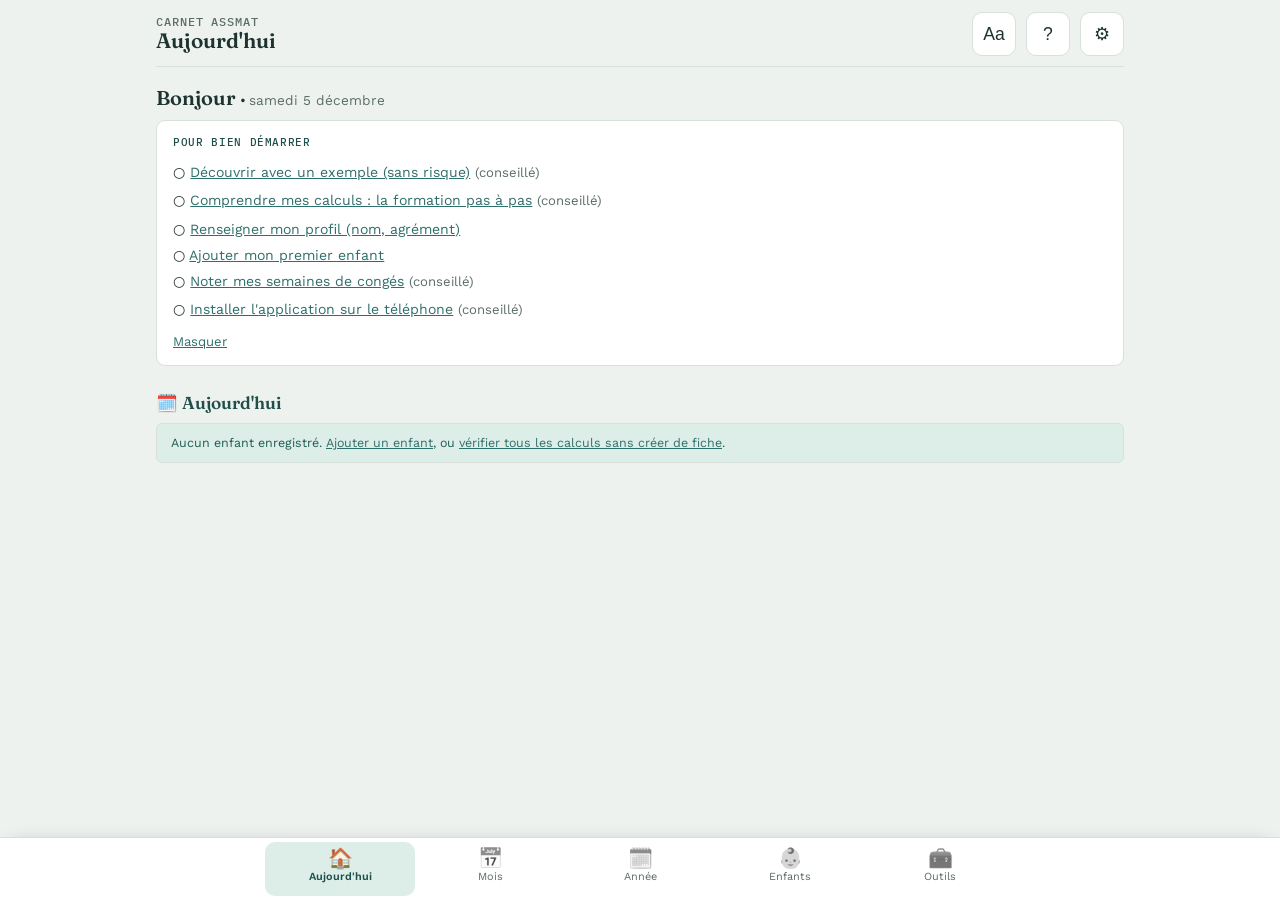
==== index.html @ f1a8a86b "Carnet Assmat 3.22.0 (2/2) : écran « Calcul complet sans fiche », carte dans Outils, cache hors lign" ====
<!DOCTYPE html>
<html lang="fr">
<head>
<meta charset="UTF-8">
<meta name="viewport" content="width=device-width, initial-scale=1.0, viewport-fit=cover">
<title>Carnet Assmat</title>
<meta name="description" content="Calculs et suivi des contrats d'assistante maternelle : salaire, congés payés, mois incomplet, fin de contrat, indemnités d'entretien, abattement fiscal, CMG.">
<meta name="theme-color" content="#204E4B">
<meta name="mobile-web-app-capable" content="yes">
<meta name="apple-mobile-web-app-capable" content="yes">
<meta name="apple-mobile-web-app-title" content="Carnet Assmat">
<link rel="manifest" href="manifest.webmanifest">
<link rel="icon" href="icons/icon-192.png">
<link rel="apple-touch-icon" href="icons/icon-192.png">
<link rel="stylesheet" href="app.css">
</head>
<body>
<div id="print-recap"></div>
<!-- Fenêtre : fiche explicative d'un résultat (lecture à l'écran, impression ou PDF) -->
<div class="overlay" id="fiche-overlay">
  <div class="dlg fiche-dlg" role="dialog" aria-modal="true" aria-labelledby="fiche-titre">
    <div id="fiche-body"></div>
    <div class="btn-row fiche-actions"><button class="btn primary" onclick="ficheImprimer()">🖨️ Imprimer ou enregistrer en PDF</button><button class="btn" onclick="closeOverlay('fiche-overlay')">Fermer</button></div>
  </div>
</div>

<!-- Fenêtre : imprimer / PDF -->
<div class="overlay" id="pc-overlay">
  <div class="dlg">
    <h3>Récapitulatif</h3>
    <p>Comment souhaitez-vous obtenir ce récapitulatif ?</p>
    <button class="dlg-choice" onclick="pcConfirm('print')"><div class="t">🖨️ Imprimer</div><div class="d">Ouvre la fenêtre d'impression.</div></button>
    <button class="dlg-choice" onclick="pcConfirm('pdf')"><div class="t">💾 Enregistrer en PDF</div><div class="d">Dans la fenêtre qui s'ouvre, choisissez « Enregistrer au format PDF » comme imprimante (sur Android : bouton « Imprimer » puis « Enregistrer en PDF »).</div></button>
    <button class="dlg-cancel" onclick="pcCancel()">Annuler</button>
  </div>
</div>
<!-- Fenêtre : confirmation générique -->
<div class="overlay" id="confirm-overlay">
  <div class="dlg">
    <h3 id="confirm-title">Confirmation</h3>
    <p id="confirm-message"></p>
    <button class="dlg-choice yes" onclick="confirmYes()"><div class="t" id="confirm-yes-label">Oui</div></button>
    <button class="dlg-choice" onclick="confirmNo()"><div class="t" id="confirm-no-label">Non</div></button>
  </div>
</div>
<!-- Fenêtre : saisie d'un texte -->
<div class="overlay" id="prompt-overlay">
  <div class="dlg">
    <h3 id="prompt-title">Saisie</h3>
    <p id="prompt-message"></p>
    <div class="field"><input type="text" id="prompt-input" aria-labelledby="prompt-title"></div>
    <div class="btn-row"><button class="btn primary" onclick="promptOk()">Valider</button><button class="btn" onclick="promptCancel()">Annuler</button></div>
  </div>
</div>
<!-- Fenêtre : nouveautés réglementaires -->
<div class="overlay" id="news-overlay">
  <div class="dlg wide">
    <h3>📢 Mises à jour réglementaires</h3>
    <div id="news-body"></div>
    <button class="btn primary block" onclick="closeOverlay('news-overlay')">J'ai compris</button>
  </div>
</div>
<!-- Fenêtre : fiche d'une journée (suivi) -->
<div class="overlay" id="day-overlay">
  <div class="dlg wide" id="day-body"></div>
</div>
<!-- Écran de verrouillage par code -->
<div class="overlay" id="lock-overlay" style="background:var(--bg)">
  <div class="dlg" style="text-align:center">
    <h3>🔒 Carnet Assmat</h3>
    <p>Entrez votre code pour ouvrir le carnet.</p>
    <div class="field"><input type="password" inputmode="numeric" id="lock-input" aria-label="Code de verrouillage" autocomplete="off" style="text-align:center;font-size:22px;letter-spacing:.3em" onkeydown="if(event.key==='Enter')unlock()"></div>
    <button class="btn primary block" onclick="unlock()">Ouvrir</button>
    <p class="hint" id="lock-msg" style="margin-top:10px"></p>
    <details class="help" style="text-align:left;margin-top:12px"><summary>Code oublié ?</summary><div>Le code ne peut pas être retrouvé. Vous pouvez restaurer une copie de sécurité : les données de ce téléphone seront remplacées par celles de la copie (et le code par celui qu'elle contient, s'il y en a un).<br><button type="button" class="btn small" style="margin-top:8px" onclick="syncImportPick()">⬇️ Restaurer une copie de sécurité</button></div></details>
  </div>
</div>
<!-- Fenêtre : définition d'un mot -->
<div class="overlay" id="term-overlay" onclick="if(event.target===this)closeOverlay('term-overlay')">
  <div class="dlg"><h3 id="term-title">—</h3><p id="term-text" style="font-size:.95rem;color:var(--ink)">—</p>
    <button class="btn primary block" onclick="closeOverlay('term-overlay')">J'ai compris</button>
    <p class="hint" style="text-align:center"><a href="#" onclick="closeOverlay('term-overlay');showTheme('aide');return false;">Voir tout le lexique</a></p></div>
</div>
<div class="toast" id="toast" role="status" aria-live="polite"></div>

<div class="app">
  <div class="topbar">
    <button class="icon-btn" id="btn-back" onclick="goBack()" aria-label="Retour">←</button>
    <h1 id="topbar-title"><span class="tag">Assistante maternelle</span>Carnet de calcul</h1>
    <button class="icon-btn" onclick="cycleFont()" aria-label="Taille du texte" title="Taille du texte">Aa</button>
    <button class="icon-btn" onclick="showTheme('aide')" aria-label="Aide">?</button>
    <button class="icon-btn" onclick="showTheme('reglages')" aria-label="Réglages">⚙︎</button>
  </div>

  <!-- ===================================================== ACCUEIL ===================================================== -->
  <div id="home">
    <!-- ============ AUJOURD'HUI (quotidien) ============ -->
    <section class="tab-panel" id="tab-accueil">
      <div class="hello" id="hello">—</div>
      <div id="onboarding"></div>
      <div id="todo-wrap" style="display:none">
        <div class="h-sec">✅ À faire</div>
        <div class="alerts" id="todo"></div>
      </div>
      <div class="h-sec" id="today-title">🗓️ Aujourd'hui</div>
      <div id="home-today"></div>
    </section>

    <!-- ============ MOIS (mensuel) ============ -->
    <section class="tab-panel" id="tab-mois" style="display:none">
      <div id="home-mois"></div>
    </section>

    <!-- ============ ANNÉE (annuel) ============ -->
    <section class="tab-panel" id="tab-annee" style="display:none">
      <div id="home-annee"></div>
    </section>

    <!-- ============ ENFANTS & CONTRATS ============ -->
    <section class="tab-panel" id="tab-enfants" style="display:none">
      <p class="intro" id="home-intro">Enregistrez chaque enfant que vous accueillez : tous les calculs se rempliront ensuite tout seuls à partir de son contrat.</p>
      <div class="kids" id="kids"></div>
      <div id="kids-termines"></div>
      <div class="month-total" id="month-total" style="display:none"></div>
      <div id="alerts-wrap" style="display:none">
        <div class="h-sec">🔔 Tous les points d'attention</div>
        <div class="alerts" id="alerts"></div>
      </div>
    </section>

    <!-- ============ OUTILS (calculs ponctuels, réglages, données) ============ -->
    <section class="tab-panel" id="tab-outils" style="display:none">
      <div class="info-box" style="margin-bottom:12px"><b>🧮 Vérifier tous les calculs sans créer de fiche enfant</b><br>Du contrat à sa fin, étape par étape, avec les mêmes calculs que pour vos enfants.<br><button class="btn small primary" style="margin-top:6px" onclick="showTheme('calc')">Calcul complet sans fiche</button></div>
      <div class="h-sec">Chaque mois</div>
      <p class="hint" style="margin:-4px 0 10px">Le suivi au jour le jour est facultatif : tous les calculs ci-dessous marchent aussi sans lui. Ils partent alors du planning du contrat (pensez à noter vos semaines de congés dans <a href="#" onclick="showTheme('reglages');setTimeout(()=>{const e=$('conges-wrap');if(e)e.scrollIntoView();},80);return false;">Réglages</a>), et vous pouvez corriger chaque case.</p>
      <div class="index">
        <button class="card" onclick="openSuivi('jour')"><span class="num">SUIVI</span><h2>Suivi &amp; paie</h2><p>Journées, calendrier, récapitulatif et clôture du mois.</p></button>
        <button class="card" onclick="showTheme('mois')"><span class="num">PAJEMPLOI</span><h2>Salaire du mois</h2><p>Total à payer et chiffres à déclarer sur Pajemploi.</p></button>
        <button class="card" onclick="showTheme('ccass')"><span class="num">ABSENCES</span><h2>Mois incomplet</h2><p>Absences, entrée ou sortie en cours de mois : ce qui se déduit ou non.</p></button>
        <button class="card" onclick="showTheme('ie')"><span class="num">FRAIS</span><h2>Indemnités d'entretien</h2><p>Minimum légal selon la durée d'accueil.</p></button>
        <button class="card" onclick="showTheme('parents')"><span class="num">PARENTS</span><h2>Pour les parents</h2><p>Récapitulatif à leur envoyer : à déclarer, à payer, année.</p></button>
      </div>
      <div class="h-sec">Une fois par an</div>
      <div class="index">
        <button class="card" onclick="showTheme('cp')"><span class="num">CONGÉS</span><h2>Congés payés</h2><p>Jours acquis, jours restants, montant et paiement.</p></button>
        <button class="card" onclick="showTheme('abattement')"><span class="num">IMPÔTS</span><h2>Abattement fiscal</h2><p>Montant à déclarer, enfant par enfant.</p></button>
        <button class="card" onclick="showTheme('cmg')"><span class="num">CAF</span><h2>Aide CMG des parents</h2><p>Aide versée aux parents et reste à payer.</p></button>
      </div>
      <div class="h-sec">Le contrat et sa fin</div>
      <div class="index">
        <button class="card" onclick="showTheme('mensu')"><span class="num">CONTRAT</span><h2>Salaire mensualisé</h2><p>Le salaire de base à partir des heures prévues.</p></button>
        <button class="card" onclick="showTheme('fin')"><span class="num">FIN</span><h2>Fin de contrat</h2><p>Préavis, congés, régularisation, rupture.</p></button>
        <button class="card" onclick="openDocs()"><span class="num">DOCUMENTS</span><h2>Documents</h2><p>Contrat, avenant, lettres, certificat, solde.</p></button>
      </div>

      <div class="h-sec">🎓 Se former</div>
      <div class="index">
        <button class="card" onclick="showTheme('formation')"><span class="num">FORMATION</span><h2>Comprendre mes calculs</h2><p>Du contrat à la fin du contrat, pas à pas, avec des exemples chiffrés et des quiz.</p></button>
      </div>

      <div class="h-sec">📢 Réglementation</div>
      <div class="box">
        <div id="reg-home-status" class="hint" style="margin:0 0 10px;">—</div>
        <div class="btn-row" style="margin-top:0">
          <button class="btn primary" onclick="regCheckUpdates(false)">🔄 Mettre à jour la réglementation</button>
          <button class="btn" onclick="showRegNews(true)">Dernières évolutions</button>
        </div>
        <p class="hint" style="margin:8px 0 0">Un seul geste : le carnet télécharge les dernières valeurs officielles (SMIC, minimum garanti, salaire minimum, taux de cotisations, CMG, impôts…), vous montre ce qui change et les applique tout seul à tous les calculs, chacune à partir de sa date d'effet. Rien à recalculer ni à reprogrammer. Il le fait aussi seul une fois par semaine si internet est disponible (Réglages).</p>
      </div>
      <div class="h-sec">💾 Mes données</div>
      <div class="box">
        <p class="hint" style="margin:0 0 10px;">Tout est enregistré <b>sur ce téléphone</b> uniquement. La copie de sécurité permet de tout retrouver si vous changez de téléphone.</p>
        <div class="btn-row" style="margin-top:0">
          <button class="btn" onclick="syncExport()">⬆️ Faire une copie de sécurité</button>
          <button class="btn" onclick="syncImportPick()">⬇️ Restaurer une copie</button>
        </div>
        <div class="hint" id="sync-status"></div>
        <div class="hint" id="storage-status"></div>
      </div>
      <div class="box" id="install-box" style="display:none">
        <p class="hint" style="margin:0 0 10px;">Installez le carnet comme une application : icône sur l'écran d'accueil, fonctionne sans internet.</p>
        <button class="btn primary" onclick="installApp()">📲 Installer l'application</button>
      </div>
      <div class="box">
        <p class="hint" style="margin:0 0 10px;">Découvrir le carnet sans rien risquer : deux enfants fictifs, un mois déjà suivi, tous les écrans à essayer.</p>
        <button class="btn" onclick="startDemo()">🎓 Essayer avec un exemple</button>
      </div>
      <div class="btn-row">
        <button class="btn" onclick="showTheme('reglages')">⚙︎ Réglages</button>
        <button class="btn" onclick="showTheme('aide')">? Aide</button>
        <button class="btn" onclick="showTheme('apropos')">ⓘ À propos et confidentialité</button>
      </div>
      <p class="hint" id="app-version" style="margin-top:14px"></p>
    </section>
  </div>

  <!-- ===================================================== CONTRAT (assistant) ===================================================== -->
  <div class="theme" id="theme-contrat">
    <h2 id="ct-title">Nouvel enfant</h2>
    <p class="sub">Répondez simplement aux questions. Vous pourrez tout modifier plus tard.</p>
    <div class="steps" id="ct-steps"><span></span><span></span><span></span><span></span><span></span></div>

    <div class="step" data-step="0">
      <div class="section-label" style="margin-top:0;padding-top:0;border-top:none">1 · L'enfant et sa famille</div>
      <div class="field"><label>Prénom de l'enfant</label><input type="text" id="ct-enfant" placeholder="ex. Léa" autocomplete="off"></div>
      <div class="field"><label>Nom de la famille (l'employeur)</label><input type="text" id="ct-famille" placeholder="ex. Famille Martin" autocomplete="off"></div>
      <div class="field"><label>Date de naissance de l'enfant <span class="hint">(facultatif)</span></label><input type="date" id="ct-naissance">
        <div class="hint">Sert à savoir jusqu'à quand les parents touchent l'aide CMG (6 ans, 12 ans pour une famille monoparentale).</div></div>
      <div class="toggle-row"><span class="q">L'enfant est-il en situation de handicap, malade ou inadapté (reconnu) ?</span>
        <div class="seg" id="ct-handicap"><button class="on">Non</button><button>Oui</button></div>
        <div class="hint">Si oui, votre abattement fiscal est plus élevé (4 SMIC par jour au lieu de 3).</div></div>
      <details class="help"><summary>📇 Coordonnées pour les documents (facultatif)</summary><div>
        <div class="field"><label>Nom de famille de l'enfant</label><input type="text" id="ct-enfantNom" autocomplete="off"></div>
        <div class="grid2">
          <div class="field"><label>Parent employeur 1 (prénom, nom)</label><input type="text" id="ct-parent1" autocomplete="off"></div>
          <div class="field"><label>Parent 2 (prénom, nom)</label><input type="text" id="ct-parent2" autocomplete="off"></div>
        </div>
        <div class="field"><label>Adresse de la famille</label><input type="text" id="ct-adresse" autocomplete="off"></div>
        <div class="grid2">
          <div class="field"><label>Téléphone</label><input type="text" id="ct-tel" inputmode="tel" autocomplete="off"></div>
          <div class="field"><label>E-mail</label><input type="text" id="ct-email" inputmode="email" autocomplete="off"></div>
        </div>
        Ces informations restent sur votre téléphone et servent seulement à pré-remplir le contrat, les avenants et les documents de fin de contrat. Le numéro de sécurité sociale n'est jamais demandé : il s'écrit à la main sur les documents.</div></details>
    </div>

    <div class="step" data-step="1">
      <div class="section-label" style="margin-top:0;padding-top:0;border-top:none">2 · Le contrat</div>
      <div class="grid2">
        <div class="field"><label>Date de début du contrat</label><input type="date" id="ct-debut"></div>
        <div class="field"><label>Date de fin <span class="hint">(si connue)</span></label><input type="date" id="ct-fin">
          <div class="hint">Laissez vide si le contrat est en cours.</div></div>
      </div>
      <div class="toggle-row"><span class="q">L'enfant vient-il chez vous toute l'année ?</span>
        <div class="seg" id="ct-type"><button class="on">Oui, toute l'année</button><button>Non, une partie de l'année</button></div>
        <div class="hint" id="ct-type-hint">« Toute l'année » = l'enfant vient toutes les semaines, sauf pendant vos 5 semaines de congés payés (année complète, 52 semaines payées).</div></div>
      <div class="field" id="ct-semaines-wrap" style="display:none"><label>Combien de semaines par an l'enfant vient-il ?</label>
        <input type="number" step="1" min="1" max="46" id="ct-semaines" placeholder="ex. 36">
        <div class="hint">Comptez seulement les semaines où l'enfant est accueilli (ex. période scolaire : 36 semaines). Ne comptez pas vos congés payés.</div></div>
      <div class="toggle-row" id="ct-semConnues-row" style="display:none"><span class="q">Connaissez-vous déjà les dates des semaines sans accueil ?</span>
        <div class="seg" id="ct-semConnues"><button class="on">Oui, je les coche</button><button>Pas encore : les parents les donneront plus tard</button></div>
        <div class="hint" id="ct-semConnues-hint">Le salaire mensualisé ne dépend que du nombre de semaines : il est juste dès maintenant. Les dates servent à l'entretien et aux repas de chaque mois, aux congés et à la régularisation.</div></div>
      <div class="field" id="ct-semoff-wrap" style="display:none"><label id="ct-semoff-label">Touchez les semaines où l'enfant ne vient pas (vacances scolaires, vos congés…)</label>
        <div class="chips" id="ct-semoff" style="max-height:260px;overflow:auto;padding:6px;border:1px solid var(--line);border-radius:8px"></div>
        <div class="hint" id="ct-semoff-info">—</div>
        <button type="button" class="btn small" onclick="ctCocherVacances()" style="margin-top:6px">🏖️ Cocher les vacances scolaires de ma zone</button>
        <div id="ct-zone-pick" class="hint" style="display:none;margin-top:6px">Votre zone : <button type="button" class="btn small" onclick="ctCocherVacances('A')">Zone A</button> <button type="button" class="btn small" onclick="ctCocherVacances('B')">Zone B</button> <button type="button" class="btn small" onclick="ctCocherVacances('C')">Zone C</button></div></div>
      <div class="toggle-row"><span class="q">Avez-vous le titre professionnel d'assistant maternel / garde d'enfants (AM-AP) ?</span>
        <div class="seg" id="ct-titre"><button class="on">Non</button><button>Oui</button></div>
        <div class="hint">Avec ce titre, le salaire horaire minimum est plus élevé.</div></div>
      <details class="help" id="ct-rep-wrap" style="display:none"><summary>🔁 Contrat déjà commencé : reprendre les compteurs (important pour les congés et la fin de contrat)</summary><div>
        <p style="margin:0 0 10px">Si ce contrat a commencé avant que vous utilisiez le carnet, indiquez ce qui s'est passé avant. Les calculs (congés, fin de contrat, absences) en tiendront compte. Tout est facultatif : laissez vide ce que vous ne savez pas.</p>
        <div class="field"><label>Date à partir de laquelle vous suivez ce contrat dans le carnet</label><input type="date" id="ct-rep-date"><div class="hint">En général le 1er du mois en cours. Les jours d'avant ne vous seront pas demandés.</div></div>
        <div class="field"><label>Total des salaires bruts versés avant cette date (€)</label><input type="number" step="0.01" id="ct-rep-cumulBrut" placeholder="cumul Pajemploi"><div class="hint">Sert à l'indemnité de rupture (1/<span data-reg="ruptureDiviseur" data-fmt="num">80</span>ᵉ). Il figure sur les bulletins Pajemploi.</div></div>
        <div class="grid2">
          <div class="field"><label>Jours de congés restants des périodes précédentes (acquis jusqu'au dernier 31 mai, pas encore pris)</label><input type="number" step="0.5" id="ct-rep-cpReliquat" placeholder="0"></div>
          <div class="field"><label>Jours de congés déjà pris depuis le 1er juin</label><input type="number" step="0.5" id="ct-rep-cpPrisN" placeholder="0"></div>
        </div>
        <div class="field"><label>Jours d'absence pour maladie de l'enfant déjà déduits depuis la dernière date anniversaire du contrat</label><input type="number" step="1" id="ct-rep-mal" placeholder="0"></div>
        <div class="grid2" id="ct-rep-regul">
          <div class="field"><label>Année incomplète : salaires mensualisés versés depuis le début de la période de régularisation (€)</label><input type="number" step="0.01" id="ct-rep-regulVerse"></div>
          <div class="field"><label>Heures réellement effectuées sur cette même période</label><input type="number" step="0.25" id="ct-rep-regulHeures"></div>
        </div></div></details>
      <div class="field"><label>Période d'adaptation <span class="hint">(facultatif)</span></label><input type="text" id="ct-adaptation" placeholder="ex. du 1er au 12 septembre, 2 h puis 4 h puis journées complètes" autocomplete="off">
        <div class="hint">30 jours calendaires au plus, comprise dans la période d'essai. Ce texte est repris dans le contrat, mais <b>il ne change pas les calculs</b>. Pour le salaire du 1er mois : notez chaque jour d'adaptation dans le suivi (choix « Adaptation »), ou faites le calcul dans « Mois incomplet » (motif « Premier mois avec période d'adaptation »).</div></div>
    </div>

    <div class="step" data-step="2">
      <div class="section-label" style="margin-top:0;padding-top:0;border-top:none">3 · Le planning</div>
      <div class="toggle-row"><span class="q">Indiquer les heures d'arrivée et de départ ?</span>
        <div class="seg" id="ct-horaires"><button class="on">Non, juste la durée</button><button>Oui (recommandé pour le suivi)</button></div>
        <div class="hint">Avec les horaires, le suivi au jour le jour pré-remplit l'arrivée et le départ, et repère tout seul les dépassements.</div></div>
      <div class="toggle-row"><span class="q">L’enfant vient-il de la même façon toutes les semaines ?</span>
        <div class="seg" id="ct-alterne"><button class="on">Oui, toutes les semaines pareil</button><button>Non, ça change une semaine sur deux</button></div>
        <div class="hint">Exemples de « une semaine sur deux » : le mercredi une semaine sur deux, garde alternée des parents, horaires différents d’une semaine à l’autre. Vous remplirez alors deux plannings : « semaine 1 » et « semaine 2 ».</div></div>
      <div class="toggle-row" id="ct-alterneRef-row" style="display:none"><span class="q">Comment savoir si une semaine est une « semaine 1 » ou une « semaine 2 » ?</span>
        <div class="seg" id="ct-alterneRef"><button class="on">La 1re semaine du contrat est une semaine 1, puis on alterne</button><button>Semaine 1 = semaines à numéro pair</button><button>Semaine 1 = semaines à numéro impair</button></div>
        <div class="hint" id="ct-alterneRef-hint"></div></div>
      <div class="field"><label id="ct-wA-label">Nombre d'heures d'accueil pour chaque jour de la semaine</label>
        <div class="week" id="ct-wA"></div>
        <div class="hint">Laissez vide les jours où l'enfant ne vient pas. En heures décimales : 8 h 30 = 8,5 · 8 h 15 = 8,25 · 8 h 45 = 8,75 · 8 h 20 = 8,33. Plus simple : répondez « Oui » aux horaires d'arrivée et de départ, le calcul se fait tout seul.</div>
        <div class="hint" id="ct-wA-conv" aria-live="polite"></div></div>
      <div class="field" id="ct-wB-wrap" style="display:none"><label>Semaine 2 : heures d’accueil de chaque jour</label><div class="week" id="ct-wB"></div>
        <div class="hint">L’enfant ne vient pas du tout la semaine 2 ? Laissez toutes les cases vides.</div>
        <div class="hint" id="ct-wB-conv" aria-live="polite"></div></div>
      <details class="fold" id="ct-irreg-wrap"><summary>Planning irrégulier (rythme sur plusieurs semaines, horaires différents pendant les vacances…)</summary>
        <p class="hint">Si les heures changent selon un rythme qui n'est ni « toutes les semaines pareil » ni « une semaine sur deux », indiquez le total prévu sur l'année (d'après le planning signé avec les parents). Le salaire mensualisé est alors ce total ÷ 12 : c'est le même principe que la moyenne des semaines, adapté à tous les rythmes. Gardez dans la grille une semaine type : elle sert à estimer les journées (entretien, repas).</p>
        <div class="grid2">
          <div class="field"><label for="ct-hAn">Total d'heures d'accueil prévues sur l'année</label><input type="number" step="0.25" min="0" id="ct-hAn" placeholder="laisser vide si planning régulier"></div>
          <div class="field"><label for="ct-jAn">Total de jours d'accueil prévus sur l'année</label><input type="number" step="1" min="0" id="ct-jAn" placeholder="facultatif"></div>
        </div></details>
      <div class="info-box" id="ct-planning-sum">—</div>
      <div class="warn-box" id="ct-planning-warn" style="display:none"></div>
    </div>

    <div class="step" data-step="3">
      <div class="section-label" style="margin-top:0;padding-top:0;border-top:none">4 · Le tarif et les frais</div>
      <div class="field"><label>Salaire horaire brut prévu au contrat (€)</label>
        <input type="number" step="0.01" id="ct-taux" placeholder="ex. 4,50">
        <div class="hint" id="ct-taux-hint">—</div></div>
      <div class="field" id="ct-maj-wrap" style="display:none"><label>Majoration des heures au-delà de <span data-reg="seuilMaj" data-fmt="num">45</span> h par semaine (%)</label>
        <input type="number" step="1" id="ct-maj" placeholder="10"><div class="hint">10 % minimum.</div></div>
      <div class="toggle-row"><span class="q">Indemnité d'entretien (frais d'eau, chauffage, jouets…) :</span>
        <div class="seg" id="ct-ieMode"><button class="on">Le minimum légal (automatique)</button><button>Un montant fixe par jour</button><button>Un montant pour 9 h, au prorata en dessous</button></div>
        <div class="hint">« Automatique » : le minimum légal à jour, selon la durée de chaque journée. « Montant fixe » : le même montant quelle que soit la durée. « Pour 9 h » : ce montant dès 9 h (sans augmentation au-delà), au prorata des heures pour une journée plus courte. Dans tous les cas, jamais moins que le minimum légal du jour.</div></div>
      <div class="field subblock" id="ct-ieMontant-wrap" style="display:none"><label id="ct-ieMontant-label">Montant par jour d'accueil (€)</label><input type="number" step="0.01" id="ct-ieMontant" placeholder="ex. 4.00"></div>
      <div class="toggle-row"><span class="q">Qui fournit les repas et goûters ?</span>
        <div class="seg" id="ct-repasMode"><button class="on">Les parents</button><button>Moi (je suis payée pour)</button><button>Pas de repas</button></div></div>
      <div class="field subblock" id="ct-repasPrix-wrap" style="display:none"><label>Prix des repas et goûters par jour d'accueil (€)</label><input type="number" step="0.01" id="ct-repasPrix" placeholder="ex. 4,50"></div>
      <div class="grid2">
        <div class="field"><label>Transport de l'enfant : montant fixe par mois prévu au contrat (€) <span class="hint">(facultatif)</span></label><input type="number" step="0.01" id="ct-km" placeholder="0"><div class="hint">Remplissez soit ce montant fixe, soit le tarif au kilomètre ci-dessous (pas les deux). Laissez vide si vous ne transportez pas l'enfant.</div></div>
        <div class="field"><label>Ou tarif au kilomètre (€/km) <span class="hint">(facultatif)</span></label><input type="number" step="0.001" id="ct-kmTaux" placeholder="ex. 0,40"><div class="hint">Les kilomètres se notent alors jour par jour dans le suivi.</div></div>
      </div>
      <div class="field"><label>Jour du mois où le salaire est payé <span class="hint">(facultatif)</span></label><input type="number" step="1" min="1" max="31" id="ct-paiementJour" placeholder="ex. 5">
        <div class="hint">Demandé par Pajemploi (« date de paiement ») et à écrire dans le contrat.</div></div>
      <div class="toggle-row"><span class="q">Les parents utilisent-ils Pajemploi+ (Pajemploi vous verse le salaire et prélève les parents) ?</span>
        <div class="seg" id="ct-pjPlus"><button class="on">Je ne sais pas</button><button>Non</button><button>Oui</button></div>
        <div class="hint">Sert au récapitulatif envoyé aux parents : avec Pajemploi+, ils ne vous versent rien eux-mêmes.</div></div>
      <div class="toggle-row"><span class="q">Les jours fériés qui tombent un jour d'accueil (sauf le 1er mai) sont :</span>
        <div class="seg" id="ct-feriesTr"><button class="on">Chômés (payés quand même)</button><button>Travaillés (+10 %)</button></div>
        <div class="hint">C'est ce qui est écrit dans le contrat. En cas de doute : « chômés ». Le 1er mai est toujours chômé et payé ; s'il est travaillé exceptionnellement, notez-le dans le suivi (+100 %).</div></div>
      <div class="toggle-row" id="ct-cpMode-row" style="display:none"><span class="q">Comment vos congés payés sont-ils payés pour cet enfant ? (année incomplète)</span>
        <div class="seg" id="ct-cpMode"><button class="on">Un peu chaque mois (10 % du salaire)</button><button>En une fois en juin</button><button>Quand je prends mes congés</button></div>
        <div class="hint">C'est ce qui est écrit dans le contrat. En cas de doute : « en juin ».</div></div>
    </div>

    <div class="step" data-step="4">
      <div class="section-label" style="margin-top:0;padding-top:0;border-top:none">5 · Vérification</div>
      <div class="stub" style="margin-top:0">
        <div class="stub-head">Ce que prévoit ce contrat</div>
        <div class="stub-body" id="ct-recap"></div>
      </div>
    </div>

    <div class="step-nav">
      <button class="btn" id="ct-prev" onclick="ctStep(-1)">← Précédent</button>
      <button class="btn primary" id="ct-next" onclick="ctStep(1)">Suivant →</button>
    </div>
    <div class="btn-row" id="ct-extra" style="justify-content:space-between"></div>
  </div>

  <!-- ===================================================== 01 MENSUALISATION ===================================================== -->
  <div class="theme" id="theme-mensu" data-persist="1">
    <h2>Salaire mensualisé</h2>
    <p class="sub">Le salaire de base est le même chaque mois, congés compris : on « lisse » les heures de l'année sur 12 mois.</p>
    <div class="kid-picker" data-for="mensu"></div>

    <div class="toggle-row"><span class="q">L'enfant vient-il toute l'année ?</span>
      <div class="seg" id="mensu-type"><button class="on">Oui (année complète)</button><button>Non (année incomplète)</button></div></div>
    <div class="field" id="mensu-semaines-wrap" style="display:none"><label>Nombre de semaines d'accueil par an</label>
      <input type="number" step="1" id="mensu-semaines" placeholder="ex. 36"><div class="hint">Sans compter vos congés payés.</div></div>

    <div class="toggle-row"><span class="q">Le rythme d'accueil est-il le même chaque semaine ?</span>
      <div class="seg" id="mensu-rythme"><button class="on">Oui, toutes les semaines pareil</button><button>Non, ça change une semaine sur deux</button></div></div>
    <div class="grid2">
      <div class="field"><label id="mensu-hA-label">Heures par semaine</label><input type="number" step="0.25" id="mensu-hA" placeholder="ex. 40"></div>
      <div class="field" id="mensu-hB-wrap" style="display:none"><label>Heures de la semaine 2</label><input type="number" step="0.25" id="mensu-hB" placeholder="ex. 35"></div>
    </div>
    <div class="grid2">
      <div class="field"><label id="mensu-jA-label">Jours d'accueil par semaine</label><input type="number" step="0.5" id="mensu-jA" placeholder="ex. 5"></div>
      <div class="field" id="mensu-jB-wrap" style="display:none"><label>Jours d'accueil de la semaine 2</label><input type="number" step="0.5" id="mensu-jB" placeholder="ex. 4"></div>
    </div>
    <div class="grid2">
      <div class="field"><label>Salaire horaire brut (€)</label><input type="number" step="0.01" id="mensu-taux" placeholder="ex. 4,50"></div>
      <div class="field"><label>Majoration au-delà de <span data-reg="seuilMaj" data-fmt="num">45</span> h/sem. (%)</label><input type="number" step="1" id="mensu-maj" placeholder="10">
        <div class="hint">Utile seulement si plus de <span data-reg="seuilMaj" data-fmt="num">45</span> h par semaine.</div></div>
    </div>
    <div class="toggle-row"><span class="q">Avez-vous le titre professionnel AM-AP ?</span>
      <div class="seg" id="mensu-titre"><button class="on">Non</button><button>Oui</button></div></div>

    <div class="stub">
      <div class="stub-head">Résultat</div>
      <div class="stub-body">
        <div id="mensu-warn"></div>
        <div class="result-line"><span class="lbl">Moyenne d'heures par semaine</span><span class="val" id="out-mensu-moy">—</span></div>
        <div class="result-line"><span class="lbl">Heures payées chaque mois</span><span class="val" id="out-mensu-heures">—</span></div>
        <div class="result-line" id="row-mensu-hmaj" style="display:none"><span class="lbl">dont heures majorées (au-delà de <span data-reg="seuilMaj" data-fmt="num">45</span> h)</span><span class="val" id="out-mensu-hmaj">—</span></div>
        <div class="result-line"><span class="lbl">Jours d'accueil par mois (moyenne)</span><span class="val" id="out-mensu-jours">—</span></div>
        <div class="result-line total"><span class="lbl">Salaire mensuel brut</span><span class="val" id="out-mensu-salaire">—</span></div>
        <div class="result-line"><span class="lbl">Salaire mensuel net (estimation)</span><span class="val" id="out-mensu-net">—</span></div>
        <div class="result-line" id="row-mensu-cp12" style="display:none"><span class="lbl">Si les congés sont payés chaque mois (année incomplète) : + 10 %, soit un salaire brut de</span><span class="val" id="out-mensu-cp12">—</span></div>
        <div class="net-hint" id="mensu-net-hint">—</div>
        <div class="legal"><strong>Règle —</strong> CCN des particuliers employeurs et de l'emploi à domicile (IDCC 3239), socle assistant maternel : salaire mensualisé = heures par semaine × 52 (année complète) ou × nombre de semaines d'accueil (année incomplète) ÷ 12 × salaire horaire. Les heures au-delà de <span data-reg="seuilMaj" data-fmt="num">45</span> h par semaine sont payées avec la majoration prévue au contrat (<span data-reg="majMin" data-fmt="num">10</span> % minimum). Le salaire horaire ne peut pas être inférieur au minimum conventionnel en vigueur. Les jours par mois sont indicatifs (repère pour l'entretien et les repas).</div>
        <button class="btn primary block" onclick="askPrintChoice('mensu','Salaire mensualisé — Récapitulatif')">📄 Récapitulatif PDF (enregistrer ou imprimer)</button>
      </div>
    </div>
  </div>

  <!-- ===================================================== 02 SALAIRE DU MOIS ===================================================== -->
  <div class="theme" id="theme-mois" data-persist="1">
    <h2>Salaire du mois &amp; Pajemploi</h2>
    <p class="sub">Ce que la famille vous doit pour le mois, et <b>exactement</b> les chiffres que les parents recopient sur Pajemploi (une déclaration par enfant). Vérifiez, validez le mois (il sert ensuite aux congés, à la fin de contrat et aux impôts), puis envoyez le récapitulatif aux parents.</p>
    <div class="kid-picker" data-for="mois"></div>

    <div class="field"><label>Mois concerné</label><input type="month" id="mois-mois"></div>
    <div class="stub">
      <div class="stub-head">Résultat</div>
      <div class="stub-body">
        <div id="mois-warn"></div>
        <div class="result-line"><span class="lbl">Salaire brut du mois</span><span class="val" id="out-mois-brut">—</span></div>
        <div class="result-line"><span class="lbl">Salaire net du mois (estimation)</span><span class="val" id="out-mois-net-sal">—</span></div>
        <details class="help"><summary>Du brut au net : détail des cotisations salariales</summary><div id="mois-cotis-detail"></div></details>
        <div class="result-line"><span class="lbl">Indemnités d'entretien</span><span class="val" id="out-mois-entretien">—</span></div>
        <div class="result-line"><span class="lbl">Repas et goûters</span><span class="val" id="out-mois-repas-r">—</span></div>
        <div class="result-line"><span class="lbl">Frais kilométriques</span><span class="val" id="out-mois-km-r">—</span></div>
        <div class="result-line total"><span class="lbl">Total à verser par la famille</span><span class="val" id="out-mois-net">—</span></div>
        <div class="result-line" id="row-mois-pas" style="display:none"><span class="lbl" id="lbl-mois-pas">Impôt sur le revenu retenu par Pajemploi</span><span class="val" id="out-mois-pas">—</span></div>
        <div class="result-line total" id="row-mois-apres" style="display:none"><span class="lbl">À verser à l'assistante maternelle (salaire après impôt + indemnités)</span><span class="val" id="out-mois-apres">—</span></div>
        <div class="hint" id="mois-pas-hint"></div>
        <div class="result-line" id="row-mois-reste" style="display:none"><span class="lbl">Reste à verser après l'acompte</span><span class="val" id="out-mois-reste">—</span></div>
        <div class="result-line"><span class="lbl">Salaire net imposable (estimation, pour vos impôts)</span><span class="val" id="out-mois-netimp">—</span></div>
        <div class="result-line"><span class="lbl">Montant net social (estimation, pour le RSA et la prime d'activité)</span><span class="val" id="out-mois-netsocial">—</span></div>
        <div class="net-hint">Le net exact est celui du bulletin Pajemploi. Les heures complémentaires et majorées ont des cotisations réduites et sont exonérées d'impôt (dans la limite annuelle) : c'est pris en compte dans l'estimation ; leur CSG et leur CRDS restent imposables. Le montant net social figure aussi sur chaque bulletin Pajemploi.</div>
        <div class="pajemploi-block">
          <div class="pajemploi-title">Ce que les parents recopient sur Pajemploi (déclaration de cet enfant)</div>
          <div id="pj-lines"></div>
        </div>
        <button class="btn primary block" onclick="validerMois()">✔ Valider ce mois (l'enregistrer dans l'historique)</button>
        <button class="btn block" onclick="moisVersParents()">📤 Envoyer le récapitulatif aux parents</button>
        <div class="legal"><strong>Règle —</strong> Pajemploi (2026) : une déclaration par enfant, du 25 du mois au 5 du mois suivant. Heures normales = heures mensualisées (arrondies à l'entier le plus proche), diminuées des heures d'absence déduites, augmentées en année incomplète des heures correspondant aux congés payés versés (montant ÷ salaire horaire). Jours d'activité = jours mensualisés, arrondis à l'entier supérieur. Année complète : jamais de case « congés payés ». Les heures complémentaires (taux normal jusqu'à <span data-reg="seuilMaj" data-fmt="num">45</span> h par semaine) et majorées (au-delà, +10 % minimum) se déclarent à part avec leur montant net. Jour férié ordinaire travaillé : +<span data-reg="majFerie" data-fmt="num">10</span> % ; 1er mai : +<span data-reg="majPremierMai" data-fmt="num">100</span> %. Entretien, repas et km ne sont pas du salaire. Une déclaration se corrige en ligne pendant 2 mois.</div>
        <button class="btn block" onclick="askPrintChoice('mois','Salaire du mois — Récapitulatif')">📄 Récapitulatif PDF (enregistrer ou imprimer)</button>
      </div>
    </div>

    <div class="h-sec">Corriger ou compléter ce mois</div>
    <p class="hint" style="margin-top:-4px">Les cases sont déjà remplies d'après le contrat et, s'il existe, le suivi des journées. Ne changez que ce qui est différent ce mois-ci : le résultat ci-dessus se met à jour tout seul.</p>
    <div class="toggle-row"><span class="q">Une absence à déduire ce mois-ci (début ou fin de contrat, adaptation, maladie…) ?</span>
      <div class="seg" id="mois-incomplet"><button class="on">Non</button><button>Oui</button></div></div>
    <div class="subblock" id="mois-incomplet-wrap" style="display:none">
      <div class="info-box"><b>Le plus simple :</b> <a href="#" onclick="moisNoterAbsences();return false;">noter l'absence sur les jours concernés</a> (calendrier de ce mois) : le carnet sait si elle se retire et recalcule tout, sans report.<br>Ou faites le calcul dans « Mois incomplet » (il dit aussi si l'absence se déduit), puis touchez « Reporter ». <a href="#" onclick="moisOpenCcass();return false;">Ouvrir ce calcul sur ce mois</a></div>
      <div class="btn-row" style="margin-top:6px"><button class="btn small" type="button" onclick="moisDedDepuisJours()">Retirer du salaire les jours d'absence cochés</button></div>
      <div class="field"><label>Montant brut déduit (€)</label><input type="number" step="0.01" id="mois-deduction" placeholder="0"><input type="hidden" id="mois-ded-maj"></div>
      <div class="grid2">
        <div class="field"><label>Jours d'accueil prévus ce mois-ci</label><input type="number" step="1" id="mois-jprev" placeholder="ex. 22"></div>
        <div class="field"><label>Jours non travaillés déduits</label><input type="number" step="1" id="mois-jded" placeholder="0"></div>
      </div>
      <div class="field"><label>Heures non travaillées déduites</label><input type="number" step="0.25" id="mois-hded" placeholder="0"></div>
    </div>

    <div class="toggle-row"><span class="q">Des heures en plus du contrat ce mois-ci ?</span>
      <div class="seg" id="mois-heuresup"><button class="on">Non</button><button>Oui</button></div></div>
    <div class="subblock" id="mois-heuresup-wrap" style="display:none">
      <div class="grid2">
        <div class="field"><label>Heures complémentaires (jusqu'à <span data-reg="seuilMaj" data-fmt="num">45</span> h dans la semaine)</label><input type="number" step="0.25" id="mois-hcompl" placeholder="0"><div class="hint">Payées au salaire horaire normal.</div></div>
        <div class="field"><label>Heures majorées (au-delà de <span data-reg="seuilMaj" data-fmt="num">45</span> h dans la semaine)</label><input type="number" step="0.25" id="mois-hmaj" placeholder="0"></div>
      </div>
      <div class="field"><label>Majoration de ces heures (%)</label><input type="number" step="1" id="mois-majoration" placeholder="10"><div class="hint">10 % minimum.</div></div>
    </div>

    <div class="toggle-row"><span class="q">Avez-vous travaillé un jour férié ce mois-ci ?</span>
      <div class="seg" id="mois-ferie"><button class="on">Non</button><button>Oui</button></div>
      <div class="hint" id="mois-feries-liste"></div></div>
    <div class="subblock" id="mois-ferie-wrap" style="display:none">
      <div class="grid2">
        <div class="field"><label>Heures travaillées un jour férié ordinaire</label><input type="number" step="0.25" id="mois-hferie" placeholder="0"><div class="hint">Majorées de 10 % (en plus du salaire mensualisé).</div></div>
        <div class="field"><label>Heures travaillées le 1er mai</label><input type="number" step="0.25" id="mois-h1mai" placeholder="0"><div class="hint">Majorées de 100 %.</div></div>
      </div>
    </div>

    <div class="section-label">Congés payés ce mois-ci</div>
    <div class="field"><label>Jours de congés payés pris ce mois-ci</label><input type="number" step="0.5" min="0" id="mois-jcp" placeholder="0">
      <div class="hint" id="mois-jcp-hint">En jours ouvrables (une semaine de congés = 6 jours). Sert à votre compteur de congés et à la fin de contrat.</div></div>
    <div id="mois-cp-complete" class="info-box">Année complète : rien à ajouter au salaire, vos congés sont déjà payés dans le salaire mensualisé. Sur Pajemploi, ne remplissez <b>pas</b> la case « congés payés » : les jours notés ci-dessus servent seulement à votre suivi.</div>
    <div id="mois-cp-incomplete" style="display:none">
      <div class="toggle-row"><span class="q">Ajouter les 10 % de congés payés (si votre contrat prévoit un paiement chaque mois) ?</span>
        <div class="seg" id="mois-cp12"><button class="on">Non</button><button>Oui</button></div>
        <div class="hint">10 % du salaire brut du mois.</div></div>
      <div class="field"><label>Indemnité de congés payés versée ce mois-ci (€ brut)</label><input type="number" step="0.01" id="mois-cpmontant" placeholder="0"><div class="hint">Paiement en juin ou à la prise des congés : voir « Congés payés ». Ce montant et les jours pris se déclarent sur Pajemploi.</div></div>
    </div>

    <details class="fold" id="mois-fold-frais"><summary>Entretien, repas, kilomètres et paiement</summary>
    <div class="section-label">Frais remboursés (pas du salaire)</div>
    <div class="grid2">
      <div class="field"><label>Jours de présence réelle de l'enfant</label><input type="number" step="1" id="mois-jours" placeholder="ex. 20"><div class="hint">Pour l'entretien et les repas (jours où l'enfant est venu).</div></div>
      <div class="field"><label>Heures moyennes par jour de présence</label><input type="number" step="0.25" id="mois-hjour" placeholder="ex. 9"></div>
    </div>
    <div class="field" id="mois-abs-wrap" style="display:none"><label>Jours où l'enfant n'est pas venu ce mois-ci <span class="hint">(facultatif)</span></label>
      <div class="chips" id="mois-abs-jours"></div><input type="hidden" id="mois-abs-dates">
      <div class="hint">Touchez chaque jour d'absence (enfant malade, vacances des parents…) : l'entretien et les repas de ces jours sont retirés, au montant exact de chaque journée. Le salaire ne change pas ici : s'il faut aussi retirer l'absence du salaire, répondez « Oui » à « Une absence à déduire », puis touchez « Retirer du salaire les jours cochés ».</div></div>
    <div class="grid2">
      <div class="field"><label>Indemnité d'entretien par jour (€)</label><input type="number" step="0.01" id="mois-indemj" placeholder="auto"><div class="hint" id="mois-ie-hint">Laissez vide pour appliquer le minimum légal.</div></div>
      <div class="field"><label>Repas et goûters par jour (€)</label><input type="number" step="0.01" id="mois-repas" placeholder="0"></div>
    </div>
    <div class="field"><label>Frais kilométriques du mois (€)</label><input type="number" step="0.01" id="mois-km" placeholder="0"></div>
    <div class="field"><label>Régularisation d'un mois précédent (€ brut, + ou −)</label><input type="number" step="0.01" id="mois-regul" placeholder="0">
      <div class="hint">Ex. heures oubliées un mois déjà déclaré. Somme versée en trop : elle se récupère par petites retenues, dans la limite de la part saisissable du salaire, après en avoir informé la salariée par écrit ; un accord écrit sur l'échéancier évite les litiges.</div></div>
    <input type="hidden" id="mois-j8"><input type="hidden" id="mois-hm8">

    <div class="section-label">Paiement</div>
    <div class="grid2">
      <div class="field"><label>Date de paiement du salaire</label><input type="date" id="mois-datepaie"></div>
      <div class="field"><label>Acompte déjà versé (€ net)</label><input type="number" step="0.01" id="mois-acompte" placeholder="0"></div>
      <div class="field"><label>Impôt retenu indiqué sur le bulletin Pajemploi (€, facultatif)</label><input type="number" step="0.01" id="mois-pas" placeholder="estimé avec votre taux"><div class="hint">Remplace l'estimation faite avec le taux de Mon profil.</div></div>
    </div>
    <div class="field"><label>Heures réellement effectuées ce mois-ci</label><input type="number" step="0.25" id="mois-hreel" placeholder="auto">
      <div class="hint" id="mois-hreel-hint">Gardées dans l'historique pour la régularisation de fin de contrat (année incomplète). Laissez vide : calculé d'après le planning.</div></div>

    </details>
    <details class="fold" id="mois-fold-contrat"><summary>Valeurs du contrat (salaire mensualisé, heures, jours)</summary>
    <p class="hint">Reprises de la fiche de l'enfant. Pour un changement qui dure (nouveau planning, nouveau tarif), modifiez la fiche : le carnet vous proposera un avenant.</p>
    <div class="toggle-row"><span class="q">Le contrat est-il en année complète ?</span>
      <div class="seg" id="mois-type"><button class="on">Oui (année complète)</button><button>Non (année incomplète)</button></div></div>
    <div class="grid2">
      <div class="field"><label>Salaire mensualisé brut (€)</label><input type="number" step="0.01" id="mois-base" placeholder="ex. 780.00">
        <div class="hint">Le salaire de base habituel, sans les congés payés.</div></div>
      <div class="field"><label>Salaire horaire brut (€)</label><input type="number" step="0.01" id="mois-taux" placeholder="ex. 4,50"></div>
    </div>
    <div class="grid2">
      <div class="field"><label>Heures mensualisées</label><input type="number" step="0.01" id="mois-heures" placeholder="ex. 173.33"></div>
      <div class="field"><label>Jours d'activité mensualisés</label><input type="number" step="0.01" id="mois-jmensu" placeholder="ex. 21.67"><div class="hint">Jours par semaine × semaines ÷ 12.</div></div>
    </div>

    </details>
    <button type="button" class="btn small" style="margin:8px 0 14px" onclick="document.querySelector('#theme-mois .stub').scrollIntoView({block:'start'})">⬆ Revoir le résultat</button>

    <div class="h-sec">🗂️ Historique des mois validés</div>
    <div id="mois-journal"></div>
  </div>

  <!-- ===================================================== 03 MOIS INCOMPLET ===================================================== -->
  <div class="theme" id="theme-ccass" data-persist="1">
    <h2>Mois incomplet</h2>
    <p class="sub">Début ou fin de contrat en cours de mois, absence, maladie, congé sans solde : ce qui se déduit, avec le calcul officiel (salaire × heures dues ÷ heures prévues du mois), et les chiffres pour Pajemploi.</p>
    <div class="info-box">Pour une simple absence, le plus rapide : dans « Salaire du mois », cochez les jours d'absence, puis touchez « Retirer du salaire les jours d'absence cochés ». Cet écran sert aux cas détaillés (motif, adaptation, arrivée ou départ en cours de mois).<div class="btn-row" style="margin-top:6px"><button type="button" class="btn small" onclick="showTheme('mois')">Ouvrir « Salaire du mois »</button></div></div>
    <div class="kid-picker" data-for="ccass"></div>

    <div class="field"><label>Pourquoi le salaire de ce mois ne serait-il pas complet ?</label>
      <select id="ccass-motif-sel"></select>
      <div class="hint">Plusieurs raisons dans le même mois ? Traitez-les une par une et additionnez seulement les jours et heures <b>déductibles</b>.</div></div>
    <div id="ccass-motif-info" class="info-box">—</div>

    <div class="subblock" id="ccass-maladie-wrap" style="display:none">
      <div class="grid2">
        <div class="field"><label>Jours d'absence pour maladie déjà déduits depuis la date anniversaire du contrat</label><input type="number" step="1" min="0" id="ccass-mal-deja" placeholder="0"></div>
        <div class="field"><label>Jours d'absence pour maladie (avec certificat) ce mois-ci</label><input type="number" step="1" min="0" id="ccass-mal-mois" placeholder="0"></div>
      </div>
      <div class="toggle-row"><span class="q">Hospitalisation, ou maladie d'au moins 14 jours d'affilée ?</span>
        <div class="seg" id="ccass-mal-longue"><button class="on">Non</button><button>Oui</button></div></div>
      <div class="info-box" id="ccass-mal-result">—</div>
    </div>

    <div class="subblock" id="ccass-evt-wrap" style="display:none">
      <div class="field"><label>Quel événement ?</label>
        <select id="ccass-evt-type">
          <option value="mariage">Votre mariage ou PACS</option>
          <option value="mariageEnfant">Mariage de votre enfant</option>
          <option value="naissance">Naissance ou adoption</option>
          <option value="decesEnfant">Décès de votre enfant (25 ans ou plus)</option>
          <option value="decesEnfantMoins25">Décès de votre enfant de moins de 25 ans</option>
          <option value="decesConjoint">Décès du conjoint, partenaire de PACS ou concubin</option>
          <option value="decesParentFratrie">Décès d'un parent, beau-parent, frère ou sœur</option>
          <option value="handicapEnfant">Annonce d'un handicap, d'une maladie chronique ou d'un cancer chez votre enfant</option>
        </select></div>
      <div class="field"><label>Jours d'absence pris pour cet événement</label><input type="number" step="1" min="0" id="ccass-evt-jours" placeholder="0"></div>
      <div class="info-box" id="ccass-evt-result">—</div>
    </div>

    <div class="subblock" id="ccass-ea-wrap" style="display:none">
      <div class="toggle-row"><span class="q">Votre enfant a-t-il moins d'un an, ou avez-vous au moins 3 enfants de moins de 16 ans ?</span>
        <div class="seg" id="ccass-ea-plus"><button class="on">Non (3 jours par an)</button><button>Oui (5 jours par an)</button></div></div>
      <div class="grid2">
        <div class="field"><label>Jours déjà pris cette année</label><input type="number" step="1" min="0" id="ccass-ea-deja" placeholder="0"></div>
        <div class="field"><label>Jours d'absence ce mois-ci</label><input type="number" step="1" min="0" id="ccass-ea-mois" placeholder="0"></div>
      </div>
      <div class="info-box" id="ccass-ea-result">—</div>
    </div>

    <div class="subblock" id="ccass-adapt-wrap" style="display:none">
      <div class="field"><label>Heures d'adaptation réellement effectuées ce mois-ci</label><input type="number" step="0.25" min="0" id="ccass-adapt-faites" placeholder="ex. 40"></div>
      <div class="info-box" id="ccass-adapt-result">—</div>
    </div>
    <div class="btn-row" id="ccass-report-row" style="display:none;margin:-6px 0 16px"><button type="button" class="btn small" id="ccass-report-btn" onclick="ccassReport()">⬇️ Reporter dans les cases ci-dessous</button></div>

    <div class="field"><label>Salaire mensualisé brut, heures normales (€)</label><input type="number" step="0.01" id="ccass-base-normal" placeholder="ex. 902.16"></div>
    <div class="toggle-row"><span class="q">Le contrat comporte-t-il des heures majorées mensualisées (au-delà de <span data-reg="seuilMaj" data-fmt="num">45</span> h) ?</span>
      <div class="seg" id="ccass-hassup"><button class="on">Non</button><button>Oui</button></div></div>
    <div id="ccass-base-sup-wrap" class="field subblock" style="display:none"><label>Salaire mensualisé brut, heures majorées (€)</label><input type="number" step="0.01" id="ccass-base-sup" placeholder="0"></div>

    <div class="section-label">Les valeurs habituelles (moyenne lissée)</div>
    <div class="grid2">
      <div class="field"><label>Jours d'accueil habituels par mois</label><input type="number" step="0.01" id="ccass-jours-habituel" placeholder="ex. 18"></div>
      <div class="field"><label>Heures normales habituelles par mois</label><input type="number" step="0.01" id="ccass-hnorm-habituel" placeholder="ex. 157"></div>
    </div>
    <div id="ccass-hsup-habituel-wrap" class="field subblock" style="display:none"><label>Heures majorées habituelles par mois</label><input type="number" step="0.01" id="ccass-hsup-habituel" placeholder="0"></div>

    <div class="section-label">Le mois concerné</div>
    <div class="toggle-row"><span class="q">Compter les jours et heures prévus avec un calendrier ?</span>
      <div class="seg" id="ccass-usecal"><button class="on">Oui, avec le calendrier</button><button>Non, je saisis les totaux</button></div></div>
    <div id="ccass-cal-wrap">
      <div class="field"><label>Mois</label><input type="month" id="ccass-cal-mois">
        <div class="hint">Pour chaque jour, les heures normales prévues au contrat (les jours vides = pas d'accueil prévu). Les jours fériés sont signalés en orange.</div></div>
      <div class="btn-row" style="margin:-4px 0 6px"><button class="btn small" onclick="ccassPrefillCalendar()">📅 Remplir avec le planning du contrat</button><button class="btn small" onclick="ccassClearCalendar()">Vider</button></div>
      <div id="ccass-calendar"></div>
      <div class="result-line"><span class="lbl">Jours d'accueil prévus dans le mois</span><span class="val" id="out-ccass-cal-jours">—</span></div>
      <div class="result-line"><span class="lbl">Heures normales prévues dans le mois</span><span class="val" id="out-ccass-cal-hnorm">—</span></div>
      <div class="result-line" id="row-ccass-cal-hsup" style="display:none"><span class="lbl">Heures majorées prévues dans le mois</span><span class="val" id="out-ccass-cal-hsup">—</span></div>
    </div>
    <div id="ccass-manuel-wrap" style="display:none">
      <div class="field"><label>Jours d'accueil prévus au contrat pour ce mois précis</label><input type="number" step="1" id="ccass-jours-potentiels" placeholder="ex. 22"></div>
      <div class="field"><label>Heures normales prévues au contrat pour ce mois précis</label><input type="number" step="0.25" id="ccass-hpot-normal" placeholder="ex. 196.5"><div class="hint">Le total réel du planning de ce mois (pas la moyenne).</div></div>
      <div id="ccass-hpot-sup-wrap" class="field subblock" style="display:none"><label>Heures majorées prévues pour ce mois précis</label><input type="number" step="0.25" id="ccass-hpot-sup" placeholder="0"></div>
    </div>

    <div class="grid2">
      <div class="field"><label>Jours non travaillés à déduire</label><input type="number" step="1" id="ccass-jours-non-travailles" placeholder="ex. 2"></div>
      <div class="field"><label>Heures normales à déduire</label><input type="number" step="0.25" id="ccass-hded-normal" placeholder="ex. 17.5"></div>
    </div>
    <div id="ccass-hded-sup-wrap" class="field subblock" style="display:none"><label>Heures majorées à déduire</label><input type="number" step="0.25" id="ccass-hded-sup" placeholder="0"></div>

    <div class="toggle-row"><span class="q">Ajouter les indemnités d'entretien du mois ?</span>
      <div class="seg" id="ccass-entretien"><button class="on">Non</button><button>Oui</button></div></div>
    <div id="ccass-ie-wrap" class="field subblock" style="display:none"><label>Montant d'entretien par jour prévu au contrat (€)</label><input type="number" step="0.01" id="ccass-ie-montant" placeholder="vide : minimum légal">
      <div class="hint">Calcul jour par jour d'après le calendrier : chaque journée reçoit ce montant, jamais moins que le minimum légal de sa durée ; pas d'entretien les jours fériés chômés. Si vous ne précisez pas quels jours ne sont pas travaillés, ce sont les journées les moins chères qui sont retirées.</div></div>

    <div class="stub">
      <div class="stub-head">Résultat</div>
      <div class="stub-body">
        <div id="ccass-verdict"></div>
        <div class="result-line"><span class="lbl">Montant déduit, heures normales</span><span class="val" id="out-ccass-deduct-normal">—</span></div>
        <div class="result-line" id="row-ccass-deduct-sup" style="display:none"><span class="lbl">Montant déduit, heures majorées</span><span class="val" id="out-ccass-deduct-sup">—</span></div>
        <div class="result-line"><span class="lbl">Salaire du mois recalculé (brut)</span><span class="val" id="out-ccass-salaire">—</span></div>
        <div class="result-line" id="row-ccass-entretien" style="display:none"><span class="lbl">Indemnités d'entretien</span><span class="val" id="out-ccass-entretien">—</span></div>
        <div class="result-line"><span class="lbl">Salaire brut + indemnités d'entretien</span><span class="val" id="out-ccass-total">—</span></div>
        <div class="result-line total"><span class="lbl">À verser au total (salaire net estimé + entretien)</span><span class="val" id="out-ccass-net">—</span></div>
        <div class="net-hint">L'entretien n'est pas du salaire : il n'a ni brut ni net. Le net exact est celui du bulletin Pajemploi.</div>
        <div class="pajemploi-block">
          <div class="pajemploi-title">À reporter sur Pajemploi</div>
          <div class="result-line"><span class="lbl">Nombre de jours d'activité</span><span class="val" id="out-ccass-jours-declar">—</span></div>
          <div class="result-line"><span class="lbl">Heures normales</span><span class="val" id="out-ccass-hnorm-declar">—</span></div>
          <div class="result-line" id="row-ccass-hsup-declar" style="display:none"><span class="lbl">Heures majorées</span><span class="val" id="out-ccass-hsup-declar">—</span></div>
          <div class="result-line"><span class="lbl">Total des heures</span><span class="val" id="out-ccass-h-total-declar">—</span></div>
        </div>
        <button class="btn block" onclick="ccassSendToMois()">➡️ Reporter la déduction dans « Salaire du mois » de <span id="ccass-send-mois">ce mois</span></button>
        <div class="legal"><strong>Règle —</strong> pour un mois incomplet, la Cour de cassation impose de rapporter le salaire mensualisé aux heures réellement prévues au planning de ce mois (et non à un prorata de jours calendaires) : montant déduit = salaire mensualisé × heures non travaillées ÷ heures prévues dans le mois. Les jours et heures à déclarer s'obtiennent avec la même proportion appliquée aux valeurs habituelles : jours arrondis à l'entier supérieur, heures normales à l'heure la plus proche (comme dans « Salaire du mois »), heures majorées au nombre exact. La méthode s'applique à toute absence <u>non rémunérée</u> : arrivée ou départ en cours de mois, premier mois avec période d'adaptation (obligatoire depuis la CCN de 2022), arrêt maladie, accident du travail, maternité ou paternité de l'assistante maternelle (le particulier employeur ne maintient pas le salaire : indemnités CPAM et IRCEM Prévoyance), congé sans solde ou congés payés non acquis, enfant de l'assmat malade, événement familial au-delà des jours prévus par la loi, enfant accueilli malade avec certificat médical (<span data-reg="absMaladieEnfant" data-fmt="num">5</span> jours par période de 12 mois à partir de la date du contrat ; hospitalisation ou maladie d'au moins 14 jours consécutifs non rémunérées). Elle ne s'applique pas aux absences rémunérées ou déjà exclues : enfant absent pour convenance des parents ou fermeture imposée par eux, enfant malade sans certificat ou au-delà des <span data-reg="absMaladieEnfant" data-fmt="num">5</span> jours, congés payés en année complète, semaines non prévues en année incomplète, jours fériés chômés, événements familiaux dans la limite légale. Indemnités d'entretien et de repas : jamais dues les jours où l'enfant n'est pas accueilli.</div>
        <button class="btn primary block" onclick="askPrintChoice('ccass','Mois incomplet — Récapitulatif')">📄 Récapitulatif PDF (enregistrer ou imprimer)</button>
      </div>
    </div>
  </div>

  <!-- ===================================================== 04 CONGÉS PAYÉS ===================================================== -->
  <div class="theme" id="theme-cp" data-persist="1">
    <h2>Congés payés</h2>
    <p class="sub">Suivi sur 3 périodes de référence (du 1er juin au 31 mai) avec report des jours restants, montant en euros et paiement. Les congés pris se remplissent tout seuls d'après le suivi au jour le jour ou, sans suivi, d'après <a href="#" onclick="showTheme('reglages');setTimeout(()=>{const e=$('conges-wrap');if(e)e.scrollIntoView();},80);return false;">Réglages ▸ Mes congés payés</a>.</p>
    <div class="kid-picker" data-for="cp"></div>
    <div class="btn-row" style="margin:-6px 0 14px"><button class="btn small" onclick="cpAutoDates()">📅 Remplir les dates automatiquement</button></div>

    <div id="cp-periods"></div>

    <div class="toggle-row"><span class="q">Calculer aussi la valeur en euros ?</span>
      <div class="seg" id="cp-valeur"><button class="on">Non</button><button>Oui</button></div></div>
    <div id="cp-valeur-wrap" class="subblock" style="display:none">
      <div class="toggle-row"><span class="q">Le contrat est-il en année complète ?</span>
        <div class="seg" id="cp-type"><button class="on">Oui (année complète)</button><button>Non (année incomplète)</button></div></div>
      <div class="grid2">
        <div class="field"><label>Salaire horaire brut (€)</label><input type="number" step="0.01" id="cp-taux" placeholder="ex. 4,50"></div>
        <div class="field"><label>Heures par semaine (moyenne)</label><input type="number" step="0.25" id="cp-heures" placeholder="ex. 40"></div>
      </div>
      <div class="field"><label>Total des salaires bruts de la période terminée le 31 mai (1er juin – 31 mai)</label><input type="number" step="0.01" id="cp-total-salaires" placeholder="ex. 9000">
        <div class="hint">Tout le brut de la période, heures en plus et congés payés versés compris (sauf les 12ᵉ versés chaque mois) ; sans les indemnités d'entretien, repas ni km. <span id="cp-total-suggest"></span></div></div>
    </div>

    <div class="stub">
      <div class="stub-head">Résultat</div>
      <div class="stub-body">
        <div class="result-line"><span class="lbl">Congés acquis sur les périodes terminées</span><span class="val" id="out-cp-acquis">—</span></div>
        <div class="result-line"><span class="lbl">Congés de la période en cours (depuis le 1er juin)</span><span class="val" id="out-cp-encours">—</span></div>
        <div class="result-line"><span class="lbl">Congés pris (3 périodes)</span><span class="val" id="out-cp-pris">—</span></div>
        <div id="cp-repart"></div>
        <div class="result-line total"><span class="lbl">Total de jours disponibles</span><span class="val" id="out-cp-total">—</span></div>
        <div id="cp-valeur-results" style="display:none">
          <div class="result-line"><span class="lbl">Méthode du maintien de salaire (jours acquis sur la période terminée le 31 mai)</span><span class="val" id="out-cp-maintien">—</span></div>
          <div class="result-line"><span class="lbl">Méthode du dixième (10 %)</span><span class="val" id="out-cp-dixieme">—</span></div>
          <div class="result-line total fav"><span class="lbl">Montant dû (le plus favorable)<span class="badge" id="cp-badge">—</span></span><span class="val" id="out-cp-verser">—</span></div>
          <div class="result-line"><span class="lbl">Montant net (estimation)</span><span class="val" id="out-cp-net">—</span></div>
          <div id="cp-paiement"></div>
        </div>
        <div class="legal"><strong>Règle —</strong> <span data-reg="cpParMois" data-fmt="num">2,5</span> jours ouvrables acquis par mois (ou 4 semaines) d'accueil, arrondis au jour supérieur, <span data-reg="cpMax" data-fmt="num">30</span> jours au maximum par période (1er juin – 31 mai). Depuis la loi du 22 avril 2024, un arrêt maladie non professionnel donne aussi des congés : <span data-reg="cpMaladie" data-fmt="num">2</span> jours par mois (<span data-reg="cpMaladieMax" data-fmt="num">24</span> jours par an au maximum). Les congés se prennent d'abord sur les plus anciens. Le montant retenu est le plus favorable entre le maintien de salaire et 10 % des salaires de la période (Code du travail, art. L3141-24). Année complète : les congés sont déjà payés dans le salaire mensualisé ; en juin, on vérifie si les 10 % sont plus favorables et on verse la différence. Année incomplète : les congés s'ajoutent au salaire mensualisé, payés selon le contrat (en juin, à la prise des congés, ou par 12ᵉ chaque mois).</div>
        <button class="btn primary block" onclick="askPrintChoice('cp','Congés payés — Récapitulatif')">📄 Récapitulatif PDF (enregistrer ou imprimer)</button>
      </div>
    </div>
  </div>

  <!-- ===================================================== 05 INDEMNITÉS D'ENTRETIEN ===================================================== -->
  <div class="theme" id="theme-parents" data-persist="1">
    <h2>Pour les parents</h2>
    <p class="sub">Le récapitulatif à envoyer aux parents : ce qu'ils déclarent sur Pajemploi, ce qu'ils vous versent, et le total de l'année pour leurs impôts. Il marche avec ou sans suivi au jour le jour.</p>
    <div class="kid-picker" data-for="parents"></div>
    <div class="field"><label>Mois</label><input type="month" id="par-mois"></div>
    <div class="toggle-row" id="par-fratrie-row" style="display:none"><label class="q" style="display:flex;gap:10px;align-items:center;min-height:44px"><input type="checkbox" id="par-fratrie" checked onchange="CALC.parents()"> Inclure les frères et sœurs de la même famille dans le message</label></div>
    <div class="stub"><div class="stub-head">Ce mois-ci</div><div class="stub-body" id="par-mois-out"><p class="hint">Choisissez un enfant enregistré.</p></div></div>
    <div class="field"><label>Année (pour les impôts des parents)</label><input type="number" step="1" id="par-annee" placeholder="ex. 2026"></div>
    <div class="field"><label>Aide CMG reçue par les parents dans l'année (€) <span class="hint">(facultatif)</span></label><input type="number" step="0.01" id="par-cmg-an" placeholder="vide : estimation du carnet"><div class="hint">Le montant exact figure sur l'attestation annuelle de la CAF. Il se retire des frais de garde avant de calculer le crédit d'impôt.</div></div>
    <div class="toggle-row"><label class="q" style="display:flex;gap:10px;align-items:center;min-height:44px"><input type="checkbox" id="par-annee-msg" onchange="CALC.parents()"> Ajouter le total de l'année au message (utile en janvier, pour la déclaration d'impôts)</label></div>
    <div class="stub"><div class="stub-head">Sur l'année</div><div class="stub-body" id="par-annee-out"></div></div>
    <div class="btn-row"><button class="btn primary" onclick="parentsPartager()">📤 Envoyer le récapitulatif aux parents</button></div>
    <div class="legal"><strong>Pour les parents —</strong> crédit d'impôt pour frais de garde d'un enfant de moins de <span data-reg="creditGardeAgeMax" data-fmt="num">6</span> ans au 1er janvier : <span data-reg="creditGardeTaux" data-fmt="pct">50 %</span> des sommes versées (salaire net et indemnités d'entretien, sans les repas), diminuées de l'aide CMG reçue, dans la limite de <span data-reg="creditGardePlafond" data-fmt="eur0">3 500 €</span> par enfant et par an (cases 7GA à 7GC ; en résidence alternée, cases 7GE à 7GG avec un plafond divisé par deux). Les sommes comptent l'année où elles sont payées. Les montants affichés sont des estimations : l'attestation Pajemploi et celle de la CAF font foi.</div>
  </div>

  <div class="theme" id="theme-ie" data-persist="1">
    <h2>Indemnités d'entretien</h2>
    <p class="sub">Elles couvrent vos frais (eau, électricité, chauffage, jeux, produits d'hygiène…). Elles sont dues pour chaque jour où l'enfant est présent.</p>
    <div class="kid-picker" data-for="ie"></div>

    <div class="toggle-row"><span class="q">Que voulez-vous faire ?</span>
      <div class="seg" id="ie-mode"><button class="on">Calculer le minimum légal</button><button>Vérifier un montant convenu</button></div></div>
    <div class="field"><label>Mois concerné</label><input type="month" id="ie-mois"><div class="hint">Le minimum garanti change en général au 1er janvier (et parfois en cours d'année).</div></div>
    <div class="grid2">
      <div class="field"><label>Jours d'accueil dans le mois</label><input type="number" step="1" min="0" id="ie-jours-accueil" placeholder="ex. 20"><div class="hint">Jours où l'enfant est réellement venu.</div></div>
      <div class="field"><label>Durée moyenne d'une journée d'accueil (heures)</label><input type="number" step="0.25" id="ie-heures" placeholder="ex. 9"></div>
    </div>
    <div class="hint" id="ie-methode"></div>
    <div class="toggle-row"><span class="q">Qui est l'employeur ?</span>
      <div class="seg" id="ie-employeur"><button class="on">Les parents (particulier employeur)</button><button>Une crèche familiale / personne morale</button></div></div>
    <div id="ie-contrat-wrap" class="field subblock" style="display:none"><label>Montant journalier prévu au contrat (€)</label><input type="number" step="0.01" id="ie-montant-contrat" placeholder="ex. 4.00"></div>

    <div class="stub">
      <div class="stub-head">Résultat</div>
      <div class="stub-body">
        <div class="result-line"><span class="lbl">Minimum garanti (MG) applicable</span><span class="val" id="out-ie-mg">—</span></div>
        <div class="result-line"><span class="lbl">Minimum pour une journée de 9 h</span><span class="val" id="out-ie-9h">—</span></div>
        <div class="result-line"><span class="lbl">Minimum légal pour une journée de cette durée</span><span class="val" id="out-ie-taux">—</span></div>
        <div class="result-line"><span class="lbl">Jours d'accueil retenus</span><span class="val" id="out-ie-jours">—</span></div>
        <div class="result-line total"><span class="lbl">Indemnité minimale du mois</span><span class="val" id="out-ie-mois-min">—</span></div>
        <div id="ie-compare-results" style="display:none">
          <div class="result-line"><span class="lbl">Montant prévu au contrat pour le mois</span><span class="val" id="out-ie-contrat">—</span></div>
          <div class="result-line total"><span class="lbl">À verser et à déclarer sur Pajemploi</span><span class="val" id="out-ie-verser">—</span></div>
          <div class="result-line" id="row-ie-conformite"><span class="lbl">Conformité<span class="badge" id="ie-badge">—</span></span><span class="val" id="out-ie-ecart">—</span></div>
        </div>
        <div class="legal"><strong>Règle —</strong> CCN IDCC 3239 : l'indemnité d'entretien ne peut pas être inférieure à <span data-reg="iePct" data-fmt="pct">90 %</span> du minimum garanti pour une journée de 9 heures ; elle est calculée au prorata de la durée réelle d'accueil, sans jamais descendre sous <span data-reg="iePlancher" data-fmt="eur">2,65 €</span> par jour d'accueil. Pour un employeur personne morale (hors convention), la référence est 85 % du MG. Elle n'est pas due si l'enfant est absent. Elle n'est pas soumise à cotisations.</div>
        <button class="btn primary block" onclick="askPrintChoice('ie','Indemnités d\'entretien — Récapitulatif')">📄 Récapitulatif PDF (enregistrer ou imprimer)</button>
      </div>
    </div>
  </div>

  <!-- ===================================================== 06 FIN DE CONTRAT ===================================================== -->
  <div class="theme" id="theme-fin" data-persist="1">
    <h2>Fin de contrat</h2>
    <p class="sub" id="fin-sub">Préavis, dernier salaire, congés payés, régularisation, indemnité de rupture et documents à remettre.</p>
    <div class="kid-picker" data-for="fin"></div>

    <div class="toggle-row" id="fin-type-row"><span class="q">Le contrat est-il en année complète ?</span>
      <div class="seg" id="fin-type"><button class="on">Oui (année complète)</button><button>Non (année incomplète)</button></div></div>

    <div class="section-label">1 · Qui met fin au contrat, et quand ?</div>
    <div class="toggle-row"><span class="q">Qui met fin au contrat ?</span>
      <div class="seg" id="fin-qui"><button class="on">Les parents (retrait de l'enfant)</button><button>Moi (démission)</button><button>Retrait / suspension d'agrément</button><button>Fin pendant l'essai</button><button>Avant le début de l'accueil</button><button>Décès du parent employeur</button><button>Décès de l'enfant</button><button>Mon départ à la retraite</button></div>
      <div class="hint">« Avant le début de l'accueil » : un engagement réciproque a été signé, mais l'une des parties renonce avant le premier jour.</div></div>
    <div class="toggle-row" id="fin-faute-row"><span class="q">Les parents invoquent-ils une faute grave ou lourde ?</span>
      <div class="seg" id="fin-faute"><button class="on">Non</button><button>Oui</button></div></div>
    <div class="grid2">
      <div class="field"><label>Date de début du contrat</label><input type="date" id="fin-debut"></div>
      <div class="field"><label id="fin-notif-label">Date de remise de la lettre en main propre (ou de sa première présentation par La Poste)</label><input type="date" id="fin-notif"><div class="hint" id="fin-notif-hint">Pas la date d'envoi : le préavis commence le jour où la lettre est remise ou présentée pour la première fois (voir l'avis de réception). L'ancienneté se compte à cette date.</div></div>
    </div>
    <div class="subblock" id="fin-retraite-wrap" style="display:none">
      <div class="info-box">Pour chaque famille, votre départ suit les règles de la démission : vous devez le préavis, et il n'y a pas d'indemnité de rupture. L'indemnité de départ à la retraite est versée par l'<b>IRCEM Prévoyance</b> (et non par les parents), sur demande, le lendemain de votre départ. Estimation :</div>
      <div class="grid2">
        <div class="field"><label>Mois travaillés comme assistante maternelle ou salariée du particulier employeur (toute la carrière)</label><input type="number" step="1" min="0" id="fin-ret-mois" placeholder="ex. 180"></div>
        <div class="field"><label>Mois travaillés pendant les 7 dernières années (84 mois)</label><input type="number" step="1" min="0" max="84" id="fin-ret-recents" placeholder="ex. 84"></div>
      </div>
      <div class="field"><label>Salaire mensuel brut moyen, tous employeurs (le plus favorable des 5 dernières années, des 12 ou des 3 derniers mois)</label><input type="number" step="0.01" id="fin-ret-salaire" placeholder="ex. 2100"></div>
    </div>
    <div class="toggle-row" id="fin-preavis-row"><span class="q">Le préavis sera-t-il travaillé ?</span>
      <div class="seg" id="fin-preavis-fait"><button class="on">Oui</button><button>Non, les parents m'en dispensent</button></div></div>
    <div class="info-box" id="fin-preavis-info">—</div>

    <div class="section-label">2 · Les montants</div>
    <div class="toggle-row"><span class="q">Les montants que vous allez saisir sont-ils en brut ou en net ?</span>
      <div class="seg" id="fin-unite"><button class="on">Brut</button><button>Net</button></div>
      <div class="hint">En net, ils sont reconvertis en brut pour appliquer les méthodes légales.</div></div>
    <div class="field"><label id="fin-salaire-label">Salaire du dernier mois, hors indemnités d'entretien (€)</label><input type="number" step="0.01" id="fin-salaire" placeholder="ex. 831.74">
      <div class="hint" id="fin-salaire-hint">Calculé jusqu'à la date de fin du contrat (ou la fin du préavis).</div></div>
    <div class="toggle-row" id="fin-entretien-row"><span class="q">Des indemnités d'entretien sont-elles dues pour ce dernier mois ?</span>
      <div class="seg" id="fin-entretien"><button class="on">Non</button><button>Oui</button></div></div>
    <div id="fin-entretien-wrap" class="field subblock" style="display:none"><label>Montant des indemnités d'entretien (€)</label><input type="number" step="0.01" id="fin-entretien-montant" placeholder="ex. 65"><div class="hint">Jours de présence du dernier mois jusqu'à la date de fin, au montant du jour (jamais une moyenne mensualisée).</div></div>

    <div class="toggle-row" id="fin-cp-row"><span class="q">Reste-t-il des jours de congés payés non pris ou non payés ?</span>
      <div class="seg" id="fin-cp"><button>Non</button><button class="on">Oui</button></div></div>
    <div id="fin-cp-wrap" class="subblock">
      <div class="field"><label>Jours de congés restants dus</label><input type="number" step="0.5" id="fin-jours" placeholder="ex. 3"><div class="hint" id="fin-jours-hint">Voir le thème « Congés payés ».</div></div>
      <div class="grid2">
        <div class="field"><label>Salaire horaire (€)</label><input type="number" step="0.01" id="fin-taux" placeholder="ex. 4,50"></div>
        <div class="field"><label>Heures par semaine (moyenne)</label><input type="number" step="0.25" id="fin-heures" placeholder="ex. 40"></div>
      </div>
      <div class="field"><label>Salaires bruts qui ont donné droit aux jours de congés restants (€)</label><input type="number" step="0.01" id="fin-total-salaires" placeholder="ex. 6000">
        <div class="hint">Rempli tout seul : pour chaque période (1er juin – 31 mai), les salaires bruts × jours restants ÷ jours acquis. Sert à la méthode du dixième (10 %).</div></div>
    </div>

    <div class="toggle-row" id="fin-regul-row"><span class="q" id="fin-regul-question">Faut-il calculer une régularisation ?</span>
      <div class="seg" id="fin-regul"><button class="on">Non</button><button>Oui</button></div>
      <div class="hint" id="fin-regul-hint"></div></div>
    <div id="fin-regul-wrap" class="subblock" style="display:none">
      <div id="fin-regul-warn" class="warn-box" style="display:none"></div>
      <div id="fin-regul-qualify" style="display:none">
        <div class="toggle-row"><span class="q">Le contrat comporte-t-il plusieurs rythmes d'accueil sur l'année (ex. rythme scolaire / vacances) ?</span>
          <div class="seg" id="fin-regul-q1"><button class="on">Non</button><button>Oui</button></div></div>
        <div class="toggle-row"><span class="q">Après un avenant, le nouveau salaire a-t-il tardé à être appliqué (au moins un mois payé à l'ancien montant) ?</span>
          <div class="seg" id="fin-regul-q2"><button class="on">Non</button><button>Oui</button></div></div>
      </div>
      <div id="fin-regul-notapplicable" class="info-box" style="display:none"></div>
      <div id="fin-regul-details" style="display:none">
        <div class="grid2">
          <div class="field"><label>Période concernée : début</label><input type="date" id="fin-regul-debut"></div>
          <div class="field"><label>Période concernée : fin</label><input type="date" id="fin-regul-fin"><div class="hint">Depuis le début du contrat (ou depuis la dernière régularisation) : heures réellement faites comparées aux heures payées. Chaque avenant est calculé à part.</div></div>
        </div>
        <div class="toggle-row"><span class="q">Y a-t-il eu un ou plusieurs avenants pendant cette période (heures, salaire horaire ou mensualisé modifiés) ?</span>
          <div class="seg" id="fin-regul-avenants"><button class="on">Non</button><button>Oui</button></div></div>
        <div id="fin-regul-nbav-wrap" class="toggle-row" style="display:none"><span class="q">Combien d'avenants ? (4 au maximum)</span>
          <div class="seg" id="fin-regul-nbav"><button class="on">1</button><button>2</button><button>3</button><button>4</button></div></div>
        <div class="section-label" id="fin-regul-base-label" style="margin-top:6px;padding-top:0;border-top:none">Sur toute la période</div>
        <div class="field"><label id="fin-regul-verse-label">Total des salaires mensualisés versés sur la période (€)</label><input type="number" step="0.01" id="fin-regul-verse" placeholder="ex. 9200"></div>
        <div class="grid2">
          <div class="field"><label id="fin-regul-heures-label">Total des heures réellement effectuées sur la période</label><input type="number" step="0.25" id="fin-regul-heures" placeholder="ex. 1520"><div id="fin-regul-semaines"></div></div>
          <div class="field"><label>Salaire horaire (€)</label><input type="number" step="0.01" id="fin-regul-taux" placeholder="ex. 4,50"></div>
        </div>
        <div id="fin-regul-avs"></div>
      </div>
    </div>

    <div class="toggle-row" id="fin-rupture-row"><span class="q">L'indemnité de rupture est-elle due ?</span>
      <div class="seg" id="fin-rupture"><button class="on">Non</button><button>Oui</button></div>
      <div class="hint" id="fin-rupture-hint">Due par les parents qui retirent l'enfant après au moins <span data-reg="ruptureAnciennete" data-fmt="num">9</span> mois de contrat, sauf faute grave ou lourde.</div></div>
    <div id="fin-rupture-wrap" class="field subblock" style="display:none"><label>Total des salaires bruts perçus pendant tout le contrat (hors entretien, repas, km)</label>
      <input type="number" step="0.01" id="fin-rupture-total" placeholder="ex. 28500">
      <div class="hint">Le total figure sur vos relevés Pajemploi (cumul du contrat). <a href="#" onclick="finEstimeTotal();return false;">Estimer à partir du contrat</a></div></div>

    <div class="stub">
      <div class="stub-head">Résultat</div>
      <div class="stub-body">
        <div class="result-line"><span class="lbl">Salaire du dernier mois (brut)</span><span class="val" id="out-fin-salaire">—</span></div>
        <div class="result-line" id="row-fin-preavis" style="display:none"><span class="lbl">Indemnité compensatrice de préavis</span><span class="val" id="out-fin-preavis">—</span></div>
        <div class="result-line" id="row-fin-retraite" style="display:none"><span class="lbl">Indemnité de départ à la retraite (versée par l'IRCEM, estimation, hors total)</span><span class="val" id="out-fin-retraite">—</span></div>
        <div class="result-line" id="row-fin-engag" style="display:none"><span class="lbl">Indemnité forfaitaire d'engagement réciproque (½ mois de salaire brut)</span><span class="val" id="out-fin-engag">—</span></div>
        <div class="result-line" id="row-fin-entretien" style="display:none"><span class="lbl">Indemnités d'entretien</span><span class="val" id="out-fin-entretien-r">—</span></div>
        <div id="fin-cp-results">
          <div class="result-line"><span class="lbl">Congés : méthode du maintien</span><span class="val" id="out-fin-maintien">—</span></div>
          <div class="result-line"><span class="lbl">Congés : méthode du dixième</span><span class="val" id="out-fin-dixieme">—</span></div>
          <div class="result-line fav"><span class="lbl">Indemnité de congés payés (la plus favorable)<span class="badge" id="fin-badge">—</span></span><span class="val" id="out-fin-cp">—</span></div>
        </div>
        <div id="fin-regul-results" style="display:none">
          <div class="result-line"><span class="lbl">Régularisation : période</span><span class="val" id="out-fin-periode">—</span></div>
          <div id="fin-regul-detail"></div>
          <div class="result-line"><span class="lbl" id="out-fin-regul-du-label">Régularisation : salaire réellement dû</span><span class="val" id="out-fin-regul-du">—</span></div>
          <div class="result-line"><span class="lbl" id="out-fin-regul-verse-label">Régularisation : déjà versé</span><span class="val" id="out-fin-regul-verse-r">—</span></div>
          <div class="result-line" id="row-fin-regul-ecart"><span class="lbl">Écart de régularisation<span class="badge" id="fin-regul-badge">—</span></span><span class="val" id="out-fin-regul-ecart">—</span></div>
        </div>
        <div id="fin-rupture-results" style="display:none">
          <div class="result-line"><span class="lbl">Indemnité de rupture (1/<span data-reg="ruptureDiviseur" data-fmt="num">80</span>ᵉ des salaires bruts)</span><span class="val" id="out-fin-rupture">—</span></div>
        </div>
        <div class="result-line"><span class="lbl">Total des sommes dues (salaire en brut, indemnités telles quelles)</span><span class="val" id="out-fin-total">—</span></div>
        <div class="result-line total"><span class="lbl">À verser au total (estimation en net)</span><span class="val" id="out-fin-net">—</span></div>
        <div class="result-line" id="row-fin-pas" style="display:none"><span class="lbl">Impôt sur le revenu retenu par Pajemploi (estimation)</span><span class="val" id="out-fin-pas">—</span></div>
        <div class="result-line total" id="row-fin-apres" style="display:none"><span class="lbl">À verser après impôt</span><span class="val" id="out-fin-apres">—</span></div>
        <div class="net-hint">Net estimé sur la part soumise à cotisations (salaire, préavis, congés, régularisation) ; entretien et indemnité de rupture ajoutés tels quels.</div>
        <div class="pajemploi-block">
          <div class="pajemploi-title">Documents à remettre à la fin du contrat</div>
          <div class="result-line"><span class="lbl">Certificat de travail</span><span class="val">obligatoire</span></div>
          <div class="result-line"><span class="lbl">Attestation France Travail (via Pajemploi)</span><span class="val">obligatoire</span></div>
          <div class="result-line"><span class="lbl">Reçu pour solde de tout compte</span><span class="val">conseillé</span></div>
          <div class="result-line"><span class="lbl">Dernier bulletin Pajemploi (avec indemnités)</span><span class="val">obligatoire</span></div>
        </div>
        <div class="legal"><strong>Règle —</strong> Préavis (CCN IDCC 3239) : 8 jours calendaires si moins de 3 mois d'ancienneté, 15 jours de 3 mois à moins d'un an, 1 mois au-delà ; pas de préavis pendant la période d'essai, ni en cas de faute grave ou lourde, ni en cas de retrait d'agrément. Si les parents dispensent de préavis, ils le paient (indemnité compensatrice). Congés non pris : indemnité au montant le plus favorable (art. L3141-24 du Code du travail). <u>Année incomplète</u> : la régularisation (salaire mensualisé versé comparé aux heures réellement effectuées) est obligatoire en fin de contrat ; s'il y a eu des avenants, chaque sous-période est calculée avec ses propres heures et son propre taux. <u>Année complète</u> : pas de régularisation de principe, sauf cas particuliers (rythmes variables, avenant appliqué en retard). Une somme versée en trop se récupère par petites retenues, dans la limite de la part saisissable du salaire, après information écrite de la salariée ; un accord écrit sur l'échéancier évite les litiges. Indemnité de rupture : 1/<span data-reg="ruptureDiviseur" data-fmt="num">80</span>ᵉ du total des salaires bruts du contrat (hors entretien, repas, km), due par l'employeur qui retire l'enfant après <span data-reg="ruptureAnciennete" data-fmt="num">9</span> mois d'ancienneté, sauf faute grave ou lourde ; elle n'est pas soumise à cotisations ni à l'impôt dans les limites légales.</div>
        <button class="btn primary block" onclick="askPrintChoice('fin','Fin de contrat — Récapitulatif')">📄 Récapitulatif PDF (enregistrer ou imprimer)</button>
      </div>
    </div>
  </div>

  <!-- ===================================================== 07 ABATTEMENT FISCAL ===================================================== -->
  <div class="theme" id="theme-abattement">
    <h2>Impôts : abattement</h2>
    <p class="sub">Les assistantes maternelles ont un régime fiscal spécial : on déduit une somme forfaitaire pour chaque jour d'accueil de chaque enfant. Jusqu'à 8 enfants dans l'année (un employeur par enfant), chacun avec son propre contrat.</p>
    <div class="box" style="display:flex;gap:10px;align-items:center;flex-wrap:wrap">
      <div class="hint" id="ab-save-status" style="flex:1;min-width:200px;margin:0">Enregistrement automatique sur ce téléphone.</div>
      <button class="btn small danger" onclick="abResetForNewYear()">🗑️ Nouvelle année</button>
    </div>
    <div class="grid2">
      <div class="field"><label>Année des revenus</label><input type="number" step="1" id="ab-annee" placeholder="ex. 2025">
        <div class="hint">Ex. : en 2026, on déclare les revenus de 2025.</div></div>
      <div class="field"><label>Abattement par jour complet (€)</label><input type="number" step="0.01" id="ab-taux" placeholder="auto">
        <div class="hint" id="ab-taux-hint">Calculé automatiquement : 3 × le SMIC du 1er janvier de l'année.</div></div>
    </div>
    <div class="toggle-row"><span class="q">Nombre d'enfants accueillis dans l'année (= nombre d'employeurs)</span>
      <div class="seg" id="ab-nbenfants"><button class="on">1</button><button>2</button><button>3</button><button>4</button><button>5</button><button>6</button><button>7</button><button>8</button></div>
      <div class="hint">Un enfant parti en cours d'année compte aussi. </div><button type="button" class="btn small" onclick="abFillFromContracts()" style="margin-top:6px">👶 Reprendre mes enfants enregistrés</button></div>
    <div class="info-box">Pour chaque mois : le <b>salaire net imposable</b> du salaire, les <b>indemnités d'entretien et de repas</b> reçues (pas les kilomètres), la valeur des <b>repas fournis par les parents</b> (forfait obligatoire par jour de présence), puis le nombre de <b>jours d'au moins 8 h</b> et le <b>total d'heures des jours de moins de 8 h</b>. ⚠️ Le net imposable de l'attestation Pajemploi contient <b>déjà</b> l'entretien et les repas : si vous l'utilisez, laissez la colonne « Indemnités » vide. Ne comptez que les jours où l'enfant était vraiment présent. Un mois compte pour l'année où il est <b>payé</b> : décembre payé en janvier va dans l'année suivante (jamais deux décembres).</div>
    <div id="ab-children"></div>

    <div class="stub">
      <div class="stub-head">Résultat, tous enfants confondus</div>
      <div class="stub-body">
        <div class="result-line"><span class="lbl">Total des sommes perçues</span><span class="val" id="out-ab-total-sal">—</span></div>
        <div class="result-line"><span class="lbl">Total de l'abattement</span><span class="val" id="out-ab-total-abatt">—</span></div>
        <div class="result-line total"><span class="lbl">Montant imposable à déclarer (régime spécial)</span><span class="val" id="out-ab-total-decl">—</span></div>
        <div class="section-label">Quel régime est le plus avantageux ?</div>
        <div class="result-line"><span class="lbl">Régime spécial des assistantes maternelles</span><span class="val" id="out-ab-special">—</span></div>
        <div class="result-line"><span class="lbl">Régime ordinaire (salaires seuls, sans abattement)</span><span class="val" id="out-ab-commun">—</span></div>
        <div class="result-line fav"><span class="lbl">Le plus favorable<span class="badge" id="ab-badge">—</span></span><span class="val" id="out-ab-gain">—</span></div>
        <div class="pajemploi-block">
          <div class="pajemploi-title">Sur votre déclaration de revenus</div>
          <div class="result-line"><span class="lbl">Case 1AJ (ou 1BJ pour le déclarant 2) : corriger le montant pré-rempli et mettre</span><span class="val" id="out-ab-1aj">—</span></div>
          <div class="result-line"><span class="lbl">Case 1GA (ou 1HA) : total de l’abattement, à reporter obligatoirement</span><span class="val" id="out-ab-1ga">—</span></div>
          <div class="result-line"><span class="lbl">Case 1GH (ou 1HH) : heures complémentaires/majorées exonérées</span><span class="val" id="out-ab-1gh">montant de l'attestation Pajemploi</span></div>
          <div class="result-line"><span class="lbl">Impôt déjà retenu à la source par Pajemploi (mois validés, estimation)</span><span class="val" id="out-ab-pas">—</span></div>
        </div>
        <div class="legal"><strong>Règle —</strong> régime fiscal spécial des assistants maternels (art. 80 sexies du CGI ; BOI-RSA-CHAMP-20-40-20) : on part du total des sommes perçues (salaire net imposable + indemnités d'entretien, de repas, de déplacement + avantages en nature), puis on retire, pour chaque enfant et chaque jour de présence, 3 fois le SMIC horaire en vigueur au 1er janvier de l'année (4 fois pour un enfant handicapé, malade ou inadapté). Une journée de moins de 8 h donne un abattement proportionnel (heures ÷ 8). L'abattement ne peut pas dépasser les sommes perçues. Le montant pré-rempli par l'administration ne tient pas compte de l'abattement : il faut le corriger vous-même (1AJ/1BJ) avec le montant net d'abattement ; la case 1GA/1HA est seulement informative. La déduction de 10 % pour frais professionnels s'applique ensuite automatiquement. Le régime ordinaire (salaires seuls, indemnités non imposées) est parfois plus avantageux : comparez avant de choisir. Ce calcul est indicatif ; en cas de doute, appelez votre centre des impôts.</div>
        <button class="btn primary block" onclick="askPrintChoice('abattement','Abattement fiscal — Récapitulatif')">📄 Récapitulatif PDF (enregistrer ou imprimer)</button>
      </div>
    </div>
  </div>

  <!-- ===================================================== 08 CMG ===================================================== -->
  <div class="theme" id="theme-cmg">
    <h2>Aide CMG des parents</h2>
    <p class="sub">Estimation du complément de libre choix du mode de garde (CMG) versé par la CAF ou la MSA, et de ce qui reste à payer aux parents chaque mois. Utile pour présenter votre tarif à une famille.</p>
    <div class="box" style="display:flex;gap:8px;align-items:center;flex-wrap:wrap">
      <div class="hint" id="cmg-save-status" style="flex:1;min-width:200px;margin:0">Enregistrement automatique sur ce téléphone.</div>
      <button class="btn small" onclick="cmgArchiveMonth()">📦 Archiver ce mois</button>
      <button class="btn small danger" onclick="cmgClearForNewMonth()">🗑️ Nouveau mois</button>
    </div>
    <div class="box" id="cmg-history-bar" style="display:none">
      <div class="hint" style="margin:0 0 8px">Reprendre un mois déjà archivé comme point de départ :</div>
      <div class="field" style="margin-bottom:8px"><select id="cmg-history-select" aria-label="Mois archivé à reprendre"></select></div>
      <button class="btn small" onclick="cmgLoadHistorySelected()">Charger ce mois</button>
    </div>

    <div class="field"><label>Mois concerné</label><input type="month" id="cmg-mois"><div class="hint">Le barème du mois choisi s'applique automatiquement.</div></div>
    <div class="box amber">
      <div class="section-label">Barème appliqué pour ce mois</div>
      <div id="cmg-bareme-view" class="hint" style="margin:0">—</div>
      <div class="btn-row"><button class="btn small" onclick="regCheckUpdates(false)">🔄 Vérifier les mises à jour</button><a class="btn small" href="https://www.urssaf.fr/accueil/outils-documentation/simulateurs/calculer-reste-a-charge-cmg-pe.html" target="_blank" rel="noopener">Simulateur officiel ↗</a></div>
    </div>

    <div class="section-label">La famille</div>
    <div class="toggle-row"><span class="q">Nombre d'enfants à charge dans le foyer (tous, y compris ceux qui ne sont pas gardés par vous)</span>
      <div class="seg" id="cmg-nbenfants-foyer"><button class="on">1</button><button>2</button><button>3</button><button>4 à 7</button><button>8 et +</button></div>
      <div class="hint">Plus il y a d'enfants à charge, plus l'aide est élevée. Chaque enfant qui touche l'AEEH (gardé ou non) fait appliquer le taux de la tranche suivante : comptez-le deux fois.</div></div>
    <div class="toggle-row"><span class="q">Famille monoparentale ?</span>
      <div class="seg" id="cmg-monoparental"><button class="on">Non</button><button>Oui</button></div>
      <div class="hint">L'aide est alors versée jusqu'aux 12 ans de l'enfant (au lieu de 6 ans). Le plafond de ressources reste de <span data-reg="cmgPlafond" data-fmt="eur0">8 500 €</span> par mois.</div>
      <div class="hint"><b>Résidence alternée</b> (depuis le 1er décembre 2025) : chaque parent touche sa propre aide, qui n'est pas partagée. Faites le calcul pour chaque parent, avec ses ressources, ses enfants à charge et seulement les heures d'accueil à sa charge.</div></div>
    <div class="field"><label>Ressources mensuelles du foyer (€)</label><input type="number" step="0.01" id="cmg-revenu" placeholder="ex. 3000">
      <div class="hint">Revenu net catégoriel de l'avant-dernière année (avis d'imposition) divisé par 12.</div></div>

    <div class="section-label">Les enfants de cette famille gardés par vous</div>
    <div class="toggle-row"><span class="q">Combien d'enfants de cette famille gardez-vous ?</span>
      <div class="seg" id="cmg-nbenfants-gardes"><button class="on">1</button><button>2</button><button>3</button><button>4</button></div></div>
    <div id="cmg-children"></div>

    <div class="stub">
      <div class="stub-head">Résultat pour la famille</div>
      <div class="stub-body">
        <div id="cmg-warn"></div>
        <div class="result-line"><span class="lbl">Coût mensuel de la garde (net + indemnités)</span><span class="val" id="out-cmg-cout-total">—</span></div>
        <div class="result-line"><span class="lbl">Taux d'effort appliqué</span><span class="val" id="out-cmg-taux-effort">—</span></div>
        <div class="result-line"><span class="lbl">CMG « rémunération » estimé</span><span class="val" id="out-cmg-total">—</span></div>
        <div class="result-line total"><span class="lbl">Reste à payer par les parents chaque mois</span><span class="val" id="out-cmg-reste-total">—</span></div>
        <div class="net-hint">Les cotisations sociales sont en plus prises en charge par la CAF/MSA (dans la limite du plafond horaire) : elles ne sont pas comptées ici.</div>
        <div class="legal"><strong>Règle —</strong> depuis la réforme du 1er septembre 2025 : CMG = coût mensuel de la garde (salaire net + indemnités d'entretien et de repas, plafonné par heure) × [1 − (ressources mensuelles × taux d'effort ÷ coût horaire de référence)]. Les ressources sont comptées entre un plancher et un plafond ; le taux d'effort baisse avec le nombre d'enfants à charge. Le coût au-delà du plafond horaire reste à la charge des parents. Il n'y a plus de reste à charge minimum ni de minimum d'heures, et les cotisations sociales de l'assistante maternelle sont prises en charge à 100 %. Valeurs en vigueur aujourd'hui (vérifiées sur urssaf.fr le 24/04/2026, mises à jour avec la réglementation) : plancher <span data-reg="cmgPlancher" data-fmt="eur">814,02 €</span>, plafond <span data-reg="cmgPlafond" data-fmt="eur0">8 500 €</span>, coût horaire de référence <span data-reg="cmgCHR" data-fmt="eur">4,91 €</span>, plafond horaire <span data-reg="cmgPlafondH" data-fmt="eur">8,09 €</span>. Estimation indicative : seule la CAF ou la MSA fixe le montant exact. Vérifiez avec le simulateur officiel de l'Urssaf.</div>
        <button class="btn primary block" onclick="askPrintChoice('cmg','Aide CMG — Récapitulatif')">📄 Récapitulatif PDF (enregistrer ou imprimer)</button>
      </div>
    </div>
  </div>

  <!-- ===================================================== SUIVI & PAIE ===================================================== -->
  <div class="theme" id="theme-suivi">
    <h2>Suivi &amp; préparation de la paie</h2>
    <p class="sub">Le contrat fixe le « normal » : notez seulement ce qui change. Tout reste sur ce téléphone.</p>
    <div id="suivi-content"></div>
  </div>

  <!-- ===================================================== 09 DOCUMENTS ===================================================== -->
  <div class="theme" id="theme-docs">
    <h2>Documents</h2>
    <p class="sub">Documents pré-remplis pour l'embauche, la vie du contrat et la fin du contrat, à enregistrer en PDF ou à imprimer.</p>
    <div id="docs-content"></div>
  </div>

  <!-- ===================================================== RÉGLAGES ===================================================== -->
  <div class="theme" id="theme-reglages">
    <h2>Réglages</h2>
    <p class="sub">Préférences, réglementation et sauvegarde.</p>

    <div class="section-label" style="margin-top:0;padding-top:0;border-top:none">Mon profil (pour les documents)</div>
    <div class="field"><label>Civilité (pour accorder les documents)</label><select id="prof-civ"><option value="F">Madame (assistante maternelle)</option><option value="M">Monsieur (assistant maternel)</option></select></div>
    <div class="field"><label>Prénom et nom</label><input type="text" id="prof-nom" autocomplete="off"></div>
    <div class="field"><label>Adresse</label><input type="text" id="prof-adresse" autocomplete="off"></div>
    <div class="grid2">
      <div class="field"><label>Téléphone</label><input type="text" id="prof-tel" inputmode="tel" autocomplete="off"></div>
      <div class="field"><label>E-mail</label><input type="text" id="prof-email" inputmode="email" autocomplete="off"></div>
    </div>
    <div class="grid2">
      <div class="field"><label>Numéro d'agrément</label><input type="text" id="prof-agrementNum" autocomplete="off"></div>
      <div class="field"><label>Date de l'agrément (ou du renouvellement)</label><input type="date" id="prof-agrementDate"><div class="hint">Le carnet vous préviendra avant l'échéance.</div></div>
    </div>
    <div class="field"><label>Durée de votre agrément</label><select id="prof-agrementDuree"><option value="5">5 ans</option><option value="10">10 ans (épreuves EP1 et EP3 du CAP AEPE validées)</option></select>
    </div>
    <div class="field"><label>Assurance responsabilité civile professionnelle (compagnie, n° de contrat)</label><input type="text" id="prof-assurance" autocomplete="off"></div>
    <div class="field"><label>Assurance du véhicule pour le transport d'enfants (si besoin)</label><input type="text" id="prof-assuranceAuto" autocomplete="off"></div>
    <div class="field"><label for="prof-pasTaux">Taux de prélèvement à la source (impôt sur le revenu, %)</label><input type="text" inputmode="decimal" id="prof-pasTaux" placeholder="0" autocomplete="off">
      <div class="hint">Laissez vide ou 0 si vous n'êtes pas imposable : c'est le réglage par défaut et le cas le plus fréquent, grâce à l'abattement des assistantes maternelles. Sinon, recopiez le taux de votre dernier bulletin Pajemploi (ex. 2,5) : Pajemploi retient cet impôt sur le salaire net et le prélève chez les parents.</div></div>
    <div class="hint" style="margin:-6px 0 14px">Restent sur ce téléphone. Votre numéro de sécurité sociale n'est jamais enregistré : il s'écrit à la main sur les documents.</div>

    <div class="section-label">Mon activité</div>
    <div class="field" id="conges-wrap"><label>Mes congés payés (périodes où je ne travaille pas)</label>
      <div id="conges-list"></div>
      <div class="grid2">
        <div class="field"><label for="conges-du">Premier jour</label><input type="date" id="conges-du"></div>
        <div class="field"><label for="conges-au">Dernier jour (inclus)</label><input type="date" id="conges-au"></div>
      </div>
      <button type="button" class="btn small" onclick="congesAdd()">＋ Ajouter cette période</button>
      <div class="hint">Pour tous vos enfants : les jours prévus au planning pendant ces dates comptent comme vos congés payés (pas d'entretien ni de repas, et ils sont décomptés de vos congés). Indispensable si vous ne notez pas vos journées une par une ; dans le suivi au jour le jour, ces jours apparaissent déjà comme « Mes congés payés ».</div></div>
    <div class="field" id="absenf-wrap"><label>Absences prévues d'un enfant (vacances de sa famille, en plus de vos congés)</label>
      <div id="absenf-list"></div>
      <div class="field"><label for="absenf-cid">Enfant</label><select id="absenf-cid"></select></div>
      <div class="grid2">
        <div class="field"><label for="absenf-du">Premier jour</label><input type="date" id="absenf-du"></div>
        <div class="field"><label for="absenf-au">Dernier jour (inclus)</label><input type="date" id="absenf-au"></div>
      </div>
      <button type="button" class="btn small" onclick="absEnfAdd()">＋ Ajouter cette absence</button>
      <div class="hint">Année complète : quand les parents gardent l'enfant en dehors de vos congés, le salaire reste dû mais l'entretien et les repas ne le sont pas. En année incomplète, ces semaines sont normalement déjà prévues au contrat (semaines sans accueil).</div></div>
    <div class="toggle-row"><span class="q">Travaillez-vous en Alsace-Moselle (Bas-Rhin, Haut-Rhin, Moselle) ?</span>
      <div class="seg" id="set-am"><button class="on">Non</button><button>Oui</button></div>
      <div class="hint">Les cotisations y sont un peu plus élevées : le net estimé en tient compte. Deux jours fériés en plus : le Vendredi saint et le 26 décembre.</div></div>
    <div class="field"><label for="set-drom">Travaillez-vous dans un département d'outre-mer ?</label><select id="set-drom"><option value="">Non (métropole)</option><option value="GP">Guadeloupe (férié le 27 mai)</option><option value="MQ">Martinique (férié le 22 mai)</option><option value="GF">Guyane (férié le 10 juin)</option><option value="RE">La Réunion (férié le 20 décembre)</option><option value="YT">Mayotte (férié le 27 avril)</option></select>
      <div class="hint">Le jour férié de l'abolition de l'esclavage est ajouté au calendrier : payé s'il est chômé, majoré s'il est travaillé.</div></div>
    <div class="field"><label>Nombre d'enfants autorisés en même temps par votre agrément</label><input type="number" step="1" min="1" max="6" id="set-agrement" placeholder="4"></div>
    <div class="grid2">
      <div class="field"><label>Zone de vacances scolaires</label><select id="set-zone"><option value="">—</option><option value="A">Zone A</option><option value="B">Zone B</option><option value="C">Zone C</option></select>
        <div class="hint"><a href="#" onclick="loadVacances(STATE.settings.zone);return false;">Télécharger le calendrier officiel</a></div></div>
      <div class="field"><label>Heure du rappel du soir (suivi)</label><input type="time" id="set-rappel"><div class="hint"><a href="#" onclick="downloadICS();return false;">Ajouter les rappels à mon agenda</a></div></div>
    </div>
    <div class="grid2">
      <div class="field"><label>Code de verrouillage (4 à 8 chiffres, facultatif)</label><input type="password" inputmode="numeric" id="set-pin-new" placeholder="laisser vide = pas de code" autocomplete="new-password">
        <div class="btn-row" style="margin-top:6px"><button type="button" class="btn small" onclick="setPin()">Enregistrer ce code</button><button type="button" class="btn small" onclick="removePin()">Supprimer le code</button></div>
        <div class="hint">Protège l'écran ; ce n'est pas un chiffrement. <b>Faites une copie de sécurité avant</b> : si vous oubliez le code, la seule issue est de restaurer une copie.</div></div>
      <div class="field"><label>Durée de conservation après la fin d'un contrat (années)</label><input type="number" step="1" min="1" max="10" id="set-conservation" placeholder="5"></div>
    </div>
    <div class="toggle-row"><span class="q">Je note mes journées au quotidien (suivi)</span>
      <div class="seg" id="set-suivi"><button class="on">Oui</button><button>Non, je calcule à partir du planning</button></div>
      <div class="hint">« Non » : l'écran Aujourd'hui affiche simplement vos enfants ; tous les calculs restent disponibles.</div></div>
    <div class="toggle-row"><span class="q">Taille du texte</span>
      <div class="seg" id="set-font"><button class="on">Normale</button><button>Grande</button><button>Très grande</button></div></div>
    <div class="toggle-row"><span class="q">Apparence</span>
      <div class="seg" id="set-theme"><button class="on">Automatique</button><button>Clair</button><button>Sombre</button></div></div>

    <div class="section-label">Mises à jour réglementaires</div>
    <div class="box">
      <div id="reg-status" class="hint" style="margin:0 0 10px">—</div>
      <div class="btn-row" style="margin-top:0">
        <button class="btn primary" onclick="regCheckUpdates(false)">🔄 Rechercher les mises à jour</button>
        <button class="btn" onclick="regImportPick()">📂 Importer un fichier de réglementation</button>
        <input type="file" id="reg-file-input" accept="application/json,.json" style="display:none">
      </div>
      <div class="toggle-row" style="margin-top:14px"><span class="q">Rechercher automatiquement à l'ouverture (une fois par semaine, si internet)</span>
        <div class="seg" id="set-autoreg"><button>Non</button><button class="on">Oui</button></div></div>
      <details class="help"><summary>Réglage avancé : adresse de la source</summary><div>
        <div class="field"><label>Adresse du fichier de réglementation</label><input type="url" id="set-regurl" placeholder="reglementation.json (à côté de l'appli)"></div>
        Par défaut, l'appli lit le fichier <b>reglementation.json</b> publié à côté d'elle. Vous pouvez indiquer une autre adresse (ex. un fichier tenu à jour par votre relais petite enfance ou votre association).</div></details>
    </div>
    <div class="info-box">Chaque valeur ci-dessous a une <b>date d'effet</b> : un calcul portant sur une date donnée utilise automatiquement la valeur en vigueur à cette date. Vous pouvez ajouter une valeur vous-même (bouton ✎) si un texte paraît avant la mise à jour de l'appli.</div>
    <div id="reg-table"></div>

    <div class="section-label">Sauvegarde</div>
    <div class="btn-row" style="margin-top:0">
      <button class="btn" onclick="syncExport()">⬆️ Faire une copie de sécurité</button>
      <button class="btn" onclick="syncImportPick()">⬇️ Restaurer une copie</button>
      <button class="btn danger" onclick="wipeAll()">🗑️ Tout effacer</button>
    </div>
    <input type="file" id="sync-file-input" accept="application/json,.json" style="display:none">
  </div>

  <!-- ===================================================== AIDE ===================================================== -->
  <div class="theme" id="theme-calc">
    <h2>Calcul complet sans fiche</h2>
    <p class="sub">Tous les calculs d’un contrat, de la signature à la fin, sans créer de fiche enfant.</p>
    <div id="calc-body"></div>
  </div>

  <div class="theme" id="theme-apropos">
    <h2>À propos et confidentialité</h2>
    <p class="sub">Qui édite le Carnet Assmat, ce qu'il fait de vos données, et ses limites.</p>
    <div class="box">
      <div class="section-label" style="margin-top:0;padding-top:0;border-top:none">Une application indépendante</div>
      <p>Le Carnet Assmat est un outil gratuit d'aide au calcul, <b>sans lien avec l'Urssaf, Pajemploi, la CAF, la MSA, l'IRCEM ou l'administration fiscale</b>. Les noms de ces organismes sont cités seulement pour vous indiquer où déclarer ou vérifier. Les montants officiels restent ceux de Pajemploi, de la CAF et de vos bulletins.</p>
      <div class="section-label">Éditeur et hébergeur</div>
      <p>Application éditée à titre non professionnel par l'auteur du projet public <b>buildsthingsbadly-ux / Carnet-Assmat</b> sur GitHub (contact : <a href="https://github.com/buildsthingsbadly-ux/Carnet-Assmat/issues" target="_blank" rel="noopener">page « Issues » du projet</a>). Conformément à la loi pour la confiance dans l'économie numérique (art. 6, III, 2), l'identité de l'éditeur non professionnel est connue de l'hébergeur.</p>
      <p>Hébergeur : GitHub, Inc., 88 Colin P. Kelly Jr. Street, San Francisco, CA 94107, États-Unis (service GitHub Pages).</p>
    </div>
    <div class="box">
      <div class="section-label" style="margin-top:0;padding-top:0;border-top:none">Vos données</div>
      <ul>
        <li><b>Tout reste sur ce téléphone</b> (stockage du navigateur). Il n'y a ni compte, ni serveur, ni publicité, ni mesure d'audience, ni cookie de suivi. L'éditeur n'a accès à aucune de vos données.</li>
        <li><b>Ce qui part sur internet</b> : le chargement de l'application depuis GitHub Pages et, si vous l'utilisez, le fichier de réglementation (mêmes serveurs). Comme pour tout site, l'hébergeur voit alors l'adresse IP de l'appareil. Les polices de caractères sont incluses dans l'application : aucune requête vers Google.</li>
        <li><b>Données des familles</b> : vous enregistrez les coordonnées des parents, des informations sur l'enfant et, si vous le souhaitez, des pièces jointes (certificats, ordonnances). Pour ces données, c'est vous qui êtes responsable vis-à-vis des familles (RGPD) : informez-les (une clause est prévue dans le contrat), n'enregistrez que le nécessaire et supprimez les données à la fin de la durée de conservation choisie dans Réglages.</li>
        <li><b>Numéro de sécurité sociale</b> : jamais enregistré ; il s'écrit à la main sur les documents.</li>
        <li><b>Copies de sécurité</b> : protégez-les par un mot de passe (proposé à chaque copie). Une copie sans mot de passe est lisible par toute personne qui obtient le fichier.</li>
        <li><b>Code de verrouillage</b> : il empêche d'ouvrir le carnet sur le téléphone, mais ne chiffre pas les données. En cas d'oubli, restaurez une copie de sécurité (voir l'écran du code).</li>
      </ul>
    </div>
    <div class="box">
      <div class="section-label" style="margin-top:0;padding-top:0;border-top:none">Limites</div>
      <p>Les calculs suivent la convention collective (IDCC 3239), le Code du travail et les barèmes officiels à la date indiquée dans Réglages. Ils sont donnés à titre indicatif et ne remplacent pas un conseil personnalisé (relais petite enfance, Pajemploi, juriste). Les documents sont des modèles à relire et à adapter avant de les signer.</p>
      <p>Polices : Fraunces, Work Sans et IBM Plex Mono, sous licence libre SIL Open Font License 1.1.</p>
    </div>
  </div>

  <div class="theme" id="theme-formation">
    <h2>Se former : comprendre mes calculs</h2>
    <p class="sub">Pour bien démarrer : comment se calculent le contrat, la paie de chaque mois et la fin du contrat. Lisez un chapitre à la fois, dans l'ordre.</p>
    <div id="formation-content"></div>
  </div>

  <div class="theme" id="theme-aide">
    <h2>Aide et mots utiles</h2>
    <p class="sub">Les notions essentielles, expliquées simplement.</p>
    <div id="aide-content"></div>
  </div>
</div>

<nav class="tabbar" id="tabbar" aria-label="Navigation principale">
  <button data-tab="accueil" onclick="goTab('accueil')"><span class="ti">🏠</span><span>Aujourd'hui</span></button>
  <button data-tab="mois" onclick="goTab('mois')"><span class="ti">📅</span><span>Mois</span></button>
  <button data-tab="annee" onclick="goTab('annee')"><span class="ti">🗓️</span><span>Année</span></button>
  <button data-tab="enfants" onclick="goTab('enfants')"><span class="ti">👶</span><span>Enfants</span></button>
  <button data-tab="outils" onclick="goTab('outils')"><span class="ti">🧰</span><span>Outils</span></button>
</nav>
<div class="update-bar" id="update-bar" style="display:none">Une nouvelle version du carnet est prête. <button class="btn small primary" onclick="applyUpdate()">Mettre à jour</button></div>
<div class="offline-bar" id="offline-bar" style="display:none">Hors connexion : tout fonctionne, les données restent sur le téléphone.</div>
<script src="reg.js"></script>
<script src="js/core.js"></script>
<script src="js/contrats.js"></script>
<script src="js/themes.js"></script>
<script src="js/fiscal.js"></script>
<script src="js/suivi.js"></script>
<script src="js/docs.js"></script>
<script src="js/io.js"></script>
<script src="js/plus.js"></script>
<script src="js/fiche.js"></script>
<script src="js/formation.js"></script>
<script src="js/shell.js"></script>
</body>
</html>
---- app.css ----
/* Polices incluses dans l'application (licence SIL OFL 1.1, voir fonts/LICENCE.txt) : aucune requête vers Google */
@font-face{font-family:'Fraunces';font-style:normal;font-weight:600;font-display:swap;src:url(fonts/fraunces-600.woff2) format('woff2');}
@font-face{font-family:'Work Sans';font-style:normal;font-weight:400 600;font-display:swap;src:url(fonts/worksans.woff2) format('woff2');}
@font-face{font-family:'IBM Plex Mono';font-style:normal;font-weight:500;font-display:swap;src:url(fonts/ibmplexmono-500.woff2) format('woff2');}
@font-face{font-family:'IBM Plex Mono';font-style:normal;font-weight:600;font-display:swap;src:url(fonts/ibmplexmono-600.woff2) format('woff2');}
:root{
  --amber-text:#8F5B10;
  --bg:#EEF2EF; --paper:#FFFFFF; --ink:#1E332F; --ink-soft:#5B6D68; --line:#D8E0DC;
  --teal:#2F6F6B; --teal-deep:#204E4B; --teal-soft:#DDEEE9;
  --amber:#DE9E43; --amber-soft:#F6E4C6; --amber-ink:#7A4E12;
  --error:#B6503C; --error-soft:#FBEAEA; --error-ink:#8A3220;
  --ok-ink:#1F5C4F; --shadow:rgba(30,51,47,.25); --input:#FFFFFF;
}
@media (prefers-color-scheme: dark){
  :root:not([data-theme="light"]){
    --bg:#121A19; --paper:#1B2624; --ink:#E4ECE9; --ink-soft:#9DB0AB; --line:#2E3D3A;
    --teal:#5BA8A2; --teal-deep:#8FD0C9; --teal-soft:#1F3532;
    --amber:#E8B060; --amber-soft:#3A2E1C; --amber-ink:#F0C98A;
    --error:#E58B77; --error-soft:#3A2220; --error-ink:#F2B4A6;
    --ok-ink:#9FD8C9; --shadow:rgba(0,0,0,.5); --input:#16201E; --amber-text:#E8B060;
  }
}
:root[data-theme="dark"]{
  --bg:#121A19; --paper:#1B2624; --ink:#E4ECE9; --ink-soft:#9DB0AB; --line:#2E3D3A;
  --teal:#5BA8A2; --teal-deep:#8FD0C9; --teal-soft:#1F3532;
  --amber:#E8B060; --amber-soft:#3A2E1C; --amber-ink:#F0C98A;
  --error:#E58B77; --error-soft:#3A2220; --error-ink:#F2B4A6;
  --ok-ink:#9FD8C9; --shadow:rgba(0,0,0,.5); --input:#16201E; --amber-text:#E8B060;
}
*{box-sizing:border-box;}
html,body{margin:0;padding:0;}
html{-webkit-text-size-adjust:100%;}
body{background:var(--bg);color:var(--ink);font-family:'Work Sans',system-ui,-apple-system,'Segoe UI',Roboto,sans-serif;
  min-height:100vh;-webkit-font-smoothing:antialiased;overflow-x:hidden;}
a{color:var(--teal);}
.app{max-width:760px;margin:0 auto;padding:0 16px calc(110px + env(safe-area-inset-bottom));}
/* Barre d'onglets (pouce) */
.tabbar{position:fixed;left:0;right:0;bottom:0;z-index:60;display:flex;justify-content:center;background:var(--paper);border-top:1px solid var(--line);
  padding:4px 4px calc(4px + env(safe-area-inset-bottom));box-shadow:0 -6px 18px -12px var(--shadow);}
.tabbar button{flex:1;max-width:150px;background:none;border:none;color:var(--ink-soft);font-family:inherit;font-size:.68rem;padding:6px 2px;min-height:54px;
  display:flex;flex-direction:column;align-items:center;gap:2px;cursor:pointer;border-radius:10px;}
.tabbar button .ti{font-size:1.25rem;line-height:1;filter:grayscale(1);opacity:.75;}
.tabbar button.on{color:var(--teal-deep);font-weight:600;background:var(--teal-soft);}
.tabbar button.on .ti{filter:none;opacity:1;}
.update-bar, .offline-bar{position:fixed;left:12px;right:12px;bottom:calc(70px + env(safe-area-inset-bottom));z-index:70;border-radius:10px;padding:10px 12px;
  font-size:.82rem;display:flex;align-items:center;justify-content:space-between;gap:10px;box-shadow:0 8px 20px -10px var(--shadow);}
.update-bar{background:var(--teal-deep);color:var(--paper);}
.offline-bar{background:var(--amber-soft);color:var(--amber-ink);bottom:calc(70px + env(safe-area-inset-bottom));}
.hello{font-family:'Fraunces',Georgia,serif;font-size:1.25rem;font-weight:600;margin:4px 0 10px;}
.hello span{font-family:'Work Sans',system-ui,sans-serif;font-size:.85rem;font-weight:400;color:var(--ink-soft);}
.onboard .ob-step{font-size:.88rem;padding:5px 0;}
.onboard .ob-step.done{color:var(--ink-soft);text-decoration:line-through;}
.stepper{margin:8px 0 6px;}
.stepper .sp{font-size:.84rem;padding:5px 0 5px 10px;border-left:3px solid var(--line);}
.stepper .sp.done{border-left-color:var(--teal);color:var(--ink-soft);}
.stepper .sp.cur{border-left-color:var(--amber);font-weight:500;}
.timeline .tl{display:flex;gap:12px;padding:10px 0;border-bottom:1px dashed var(--line);}
.timeline .tl-d{min-width:58px;font-family:'IBM Plex Mono',monospace;font-size:.72rem;color:var(--ink-soft);padding-top:2px;}
.timeline .tl.soon .tl-d{color:var(--amber-text);font-weight:600;}
/* Accessibilité : focus visible au clavier, animations réduites, texte jamais trop petit */
:focus-visible{outline:3px solid var(--amber);outline-offset:2px;}
@media (prefers-reduced-motion: reduce){ *{transition:none !important;animation:none !important;} }
.cal-day .sym{font-size:.62rem;}
/* Tablette en paysage et ordinateur : on profite de la largeur */
@media (min-width:1100px){ .app{max-width:1000px;} .index{grid-template-columns:repeat(3,1fr);} .kids{grid-template-columns:repeat(3,1fr);} }
.timeline .tl.done{opacity:.6;}
.timeline .tl.past:not(.done) .tl-d{color:var(--error);}
.toast.with-act{pointer-events:auto;display:flex;align-items:center;gap:12px;}
.toast-act{background:none;border:1px solid currentColor;color:inherit;border-radius:6px;padding:4px 10px;font-family:inherit;cursor:pointer;}
.toast{bottom:calc(80px + env(safe-area-inset-bottom));}
.mono{font-family:'IBM Plex Mono',ui-monospace,Consolas,monospace;}

/* ---------- Barre du haut ---------- */
.topbar{position:sticky;top:0;z-index:50;background:var(--bg);display:flex;align-items:center;gap:10px;
  padding:12px 0 10px;border-bottom:1px solid var(--line);margin-bottom:18px;}
.topbar h1{font-family:'Fraunces',Georgia,serif;font-weight:600;font-size:1.3rem;margin:0;flex:1;line-height:1.15;}
.topbar .tag{display:block;font-family:'IBM Plex Mono',monospace;font-size:.6rem;color:var(--ink-soft);
  text-transform:uppercase;letter-spacing:.08em;font-weight:500;}
.icon-btn{background:var(--paper);border:1px solid var(--line);border-radius:10px;min-width:44px;height:44px;
  font-size:1.1rem;cursor:pointer;color:var(--ink);display:inline-flex;align-items:center;justify-content:center;padding:0 10px;}
.icon-btn:hover{border-color:var(--teal);}
#btn-back{display:none;}
body.in-theme #btn-back{display:inline-flex;}

/* ---------- Accueil ---------- */
.intro{color:var(--ink-soft);font-size:.93rem;line-height:1.5;margin:0 0 18px;}
.h-sec{font-family:'Fraunces',Georgia,serif;font-weight:600;font-size:1.08rem;margin:26px 0 10px;color:var(--teal-deep);}
.index{display:grid;grid-template-columns:1fr 1fr;gap:12px;}
@media (max-width:520px){.index{grid-template-columns:1fr;}}
.card{background:var(--paper);border:1px solid var(--line);border-left:5px solid var(--teal);border-radius:8px;
  padding:16px 16px;text-align:left;cursor:pointer;font-family:inherit;display:block;width:100%;color:var(--ink);
  transition:transform .15s ease, box-shadow .15s ease, border-color .15s ease;}
.card:hover{transform:translateY(-2px);box-shadow:0 8px 18px -10px var(--shadow);border-left-color:var(--amber);}
.card .num{font-family:'IBM Plex Mono',monospace;font-size:.68rem;color:var(--amber-text);letter-spacing:.06em;}
.card h2{font-family:'Fraunces',Georgia,serif;font-weight:600;font-size:1.05rem;margin:4px 0 4px;color:var(--teal-deep);}
.card p{margin:0;font-size:.83rem;color:var(--ink-soft);line-height:1.4;}

/* Cartes enfants */
.kids{display:grid;grid-template-columns:1fr 1fr;gap:12px;}
@media (max-width:520px){.kids{grid-template-columns:1fr;}}
.kid{background:var(--paper);border:1px solid var(--line);border-radius:10px;padding:14px 14px 12px;position:relative;}
.kid .kname{font-family:'Fraunces',Georgia,serif;font-weight:600;font-size:1.05rem;}
.kid .kfam{font-size:.78rem;color:var(--ink-soft);margin-bottom:8px;}
.kid .kline{display:flex;justify-content:space-between;font-size:.8rem;padding:3px 0;border-bottom:1px dashed var(--line);}
.kid .kline:last-of-type{border-bottom:none;}
.kid .kline b{font-family:'IBM Plex Mono',monospace;font-weight:600;}
.kid .kactions{display:flex;gap:8px;margin-top:10px;flex-wrap:wrap;}
.kid.add{display:flex;align-items:center;justify-content:center;flex-direction:column;gap:6px;border-style:dashed;
  cursor:pointer;min-height:120px;color:var(--teal);font-weight:500;text-align:center;font-family:inherit;font-size:.95rem;}
.kid.add:hover{border-color:var(--teal);}
.kid.inactive{opacity:.65;}
.pill{display:inline-block;font-family:'IBM Plex Mono',monospace;font-size:.6rem;text-transform:uppercase;letter-spacing:.05em;
  padding:2px 8px;border-radius:20px;background:var(--amber-soft);color:var(--amber-ink);vertical-align:middle;}
.pill.inc{background:var(--teal-soft);color:var(--ok-ink);}
.pill.off{background:var(--line);color:var(--ink-soft);}
.month-total{background:var(--teal-deep);color:#fff;border-radius:10px;padding:14px 16px;margin-top:12px;}
:root[data-theme="dark"] .month-total, .month-total{color:var(--paper);}
.month-total .mt-row{display:flex;justify-content:space-between;font-size:.85rem;padding:2px 0;}
.month-total .mt-row b{font-family:'IBM Plex Mono',monospace;}
.month-total .mt-big{font-size:1.05rem;font-weight:600;border-top:1px solid rgba(255,255,255,.35);margin-top:6px;padding-top:6px;}

/* Alertes */
.alerts{display:flex;flex-direction:column;gap:8px;}
.alert{border-radius:8px;padding:10px 12px;font-size:.82rem;line-height:1.45;border:1px solid var(--line);background:var(--paper);}
.alert.err{background:var(--error-soft);border-color:#E3B8B8;color:var(--error-ink);}
.alert.warn{background:var(--amber-soft);border-color:#E3C48B;color:var(--amber-ink);}
.alert.info{background:var(--teal-soft);border-color:var(--line);color:var(--ok-ink);}
.alert b{font-weight:600;}
.alert .a-act{margin-top:6px;display:flex;gap:6px;flex-wrap:wrap;}

/* ---------- Thèmes ---------- */
.theme{display:none;}
.theme.active{display:block;}
.theme h2{font-family:'Fraunces',Georgia,serif;font-weight:600;font-size:1.35rem;margin:0 0 4px;}
.theme .sub{color:var(--ink-soft);font-size:.88rem;margin:0 0 18px;line-height:1.45;}

.kid-picker{background:var(--paper);border:1px solid var(--line);border-left:5px solid var(--amber);border-radius:8px;
  padding:10px 12px;margin:0 0 18px;}
.kid-picker .q{font-size:.8rem;font-weight:500;margin-bottom:8px;display:block;}
.chips{display:flex;gap:6px;flex-wrap:wrap;}
.chip{border:1px solid var(--line);background:var(--bg);color:var(--ink);border-radius:20px;padding:8px 14px;
  font-family:inherit;font-size:.85rem;cursor:pointer;min-height:38px;}
.chip.on{background:var(--teal);border-color:var(--teal);color:#fff;}
.kid-picker .kp-hint{font-size:.72rem;color:var(--ink-soft);margin-top:8px;line-height:1.4;}

.field{margin-bottom:14px;}
.field label{display:block;font-size:.84rem;font-weight:500;margin-bottom:6px;color:var(--ink);}
.field .hint, .hint{font-size:.74rem;color:var(--ink-soft);margin-top:4px;line-height:1.4;}
.field input[type=text], .field input[type=number], .field input[type=date], .field input[type=month],
.field input[type=url], .field input[type=time], .field input[type=password], .field select, .field textarea{
  width:100%;padding:11px 12px;border:1px solid var(--line);border-radius:6px;
  font-family:'IBM Plex Mono',ui-monospace,monospace;font-size:16px;background:var(--input);color:var(--ink);min-height:44px;}
.field input[type=text], .field select{font-family:'Work Sans',system-ui,sans-serif;}
.field input:focus, .field select:focus{outline:2px solid var(--amber);outline-offset:1px;border-color:var(--amber);}
.field input.auto{border-color:var(--teal);background:var(--teal-soft);}
.field .from-contract{font-size:.68rem;color:var(--teal);font-family:'IBM Plex Mono',monospace;margin-left:4px;}

.toggle-row{display:flex;gap:8px;margin-bottom:16px;flex-wrap:wrap;}
.toggle-row .q{font-size:.84rem;font-weight:500;width:100%;margin-bottom:4px;line-height:1.4;}
.toggle-row .hint{width:100%;}
.seg{display:inline-flex;border:1px solid var(--line);border-radius:6px;overflow:hidden;flex-wrap:wrap;max-width:100%;}
.seg button{font-family:'Work Sans',system-ui,sans-serif;font-size:.84rem;padding:10px 14px;border:none;background:var(--paper);
  color:var(--ink-soft);cursor:pointer;min-height:42px;flex:1 1 auto;}
.seg button.on{background:var(--teal);color:#fff;}
.seg button:not(:last-child){border-right:1px solid var(--line);}

.grid2{display:grid;grid-template-columns:1fr 1fr;gap:12px;}
.grid3{display:grid;grid-template-columns:1fr 1fr 1fr;gap:10px;}
@media (max-width:480px){.grid2{grid-template-columns:1fr;} .grid3{grid-template-columns:1fr 1fr;}}
.subblock{border-left:2px solid var(--line);padding-left:14px;margin:4px 0 18px;}
.section-label{font-family:'IBM Plex Mono',monospace;font-size:.68rem;text-transform:uppercase;letter-spacing:.06em;
  color:var(--teal-deep);margin:22px 0 10px;padding-top:14px;border-top:1px dashed var(--line);}
.box{background:var(--paper);border:1px solid var(--line);border-radius:9px;padding:14px 16px;margin:0 0 18px;}
.box.amber{background:var(--amber-soft);border-color:#E3C48B;border-left:5px solid var(--amber);}
.box.amber .section-label, .box.amber label{color:var(--amber-ink);}
.box .section-label:first-child{margin-top:0;padding-top:0;border-top:none;}

/* Planning hebdomadaire */
.week{display:grid;grid-template-columns:repeat(7,1fr);gap:5px;margin:6px 0 4px;}
@media (max-width:420px){.week{grid-template-columns:repeat(4,1fr);}}
.wday{background:var(--paper);border:1px solid var(--line);border-radius:6px;padding:5px 4px 6px;text-align:center;}
.wday .dname{font-size:.66rem;color:var(--ink-soft);text-transform:uppercase;letter-spacing:.03em;margin-bottom:3px;font-weight:600;}
.wday input{width:100%;padding:8px 2px;border:1px solid var(--line);border-radius:4px;font-family:'IBM Plex Mono',monospace;
  font-size:16px;text-align:center;background:var(--input);color:var(--ink);}
.wday.filled{border-color:var(--teal);background:var(--teal-soft);}
.wday .tm{display:none;margin-top:3px;font-size:13px;padding:6px 1px;}
.week.with-times .wday .tm{display:block;}
.week.with-times .wday input[type=number]{background:transparent;border-style:dashed;}
@media (max-width:420px){.week.with-times{grid-template-columns:repeat(2,1fr);}}

/* Calendrier mensuel */
.cal-grid{display:grid;grid-template-columns:repeat(7,1fr);gap:5px;margin:10px 0 14px;}
@media (max-width:480px){.cal-grid{grid-template-columns:repeat(4,1fr);}}
.cal-day{background:var(--paper);border:1px solid var(--line);border-radius:5px;padding:5px 4px 6px;text-align:center;}
.cal-day.off{background:var(--bg);}
.cal-day.ferie{border-color:var(--amber);background:var(--amber-soft);}
.cal-day .dnum{font-family:'IBM Plex Mono',monospace;font-size:.68rem;color:var(--ink-soft);}
.cal-day .dname{font-size:.6rem;color:var(--ink-soft);text-transform:uppercase;letter-spacing:.03em;margin-bottom:3px;}
.cal-day .fname{font-size:.64rem;color:var(--amber-ink);line-height:1.1;margin-bottom:2px;}
.cal-day input{width:100%;padding:6px 2px;border:1px solid var(--line);border-radius:4px;font-family:'IBM Plex Mono',monospace;
  font-size:16px;text-align:center;margin-top:2px;background:var(--input);color:var(--ink);}
.cal-day input.sup{border-color:var(--amber);}

/* ---------- Résultat (ticket) ---------- */
.stub{margin-top:22px;background:var(--paper);border:1px solid var(--line);border-radius:9px;overflow:hidden;}
.stub-head{background:var(--teal-deep);color:var(--paper);padding:12px 18px;font-family:'IBM Plex Mono',monospace;
  font-size:.72rem;letter-spacing:.08em;text-transform:uppercase;}
.stub-body{padding:14px 18px 18px;}
.result-line{display:flex;justify-content:space-between;align-items:baseline;gap:10px;padding:9px 0;border-bottom:1px solid var(--line);font-size:.88rem;}
.result-line:last-of-type{border-bottom:none;}
.result-line .lbl{color:var(--ink-soft);}
.result-line .val{font-family:'IBM Plex Mono',monospace;font-weight:600;color:var(--ink);text-align:right;max-width:58%;}
.result-line.total{margin-top:8px;padding-top:14px;border-top:2px solid var(--ink);border-bottom:none;}
.result-line.total .lbl{color:var(--ink);font-weight:600;}
.result-line.total .val{font-size:1.12rem;color:var(--teal-deep);}
.result-line.fav .val{color:var(--amber-text);}
.result-line.warn .val{color:var(--error);}
.badge{display:inline-block;font-family:'IBM Plex Mono',monospace;font-size:.62rem;padding:2px 7px;border-radius:20px;
  background:var(--amber-soft);color:var(--amber-ink);margin-left:8px;white-space:nowrap;}
.badge.warn{background:var(--error-soft);color:var(--error-ink);}
.badge.ok{background:var(--teal-soft);color:var(--ok-ink);}
.legal{font-size:.75rem;color:var(--ink-soft);line-height:1.55;margin-top:16px;padding-top:14px;border-top:1px dashed var(--line);}
.legal strong{color:var(--ink);}
.net-hint{font-size:.7rem;color:var(--ink-soft);margin:2px 0 10px;line-height:1.4;}
.warn-box{background:var(--error-soft);border:1px solid #E3B8B8;border-radius:6px;padding:10px 14px;margin:0 0 16px;
  font-size:.78rem;color:var(--error-ink);line-height:1.45;}
.info-box{background:var(--teal-soft);border:1px solid var(--line);border-radius:6px;padding:10px 14px;margin:0 0 16px;
  font-size:.78rem;color:var(--ok-ink);line-height:1.45;}
.pajemploi-block{margin:16px 0;padding:12px 14px 4px;background:var(--amber-soft);border-radius:6px;}
.pajemploi-title{font-family:'IBM Plex Mono',monospace;font-size:.66rem;text-transform:uppercase;letter-spacing:.06em;color:var(--amber-ink);margin-bottom:4px;}
.pajemploi-block .result-line{border-bottom:1px solid rgba(128,128,128,.18);}

.btn{display:inline-flex;align-items:center;justify-content:center;gap:6px;font-family:'Work Sans',system-ui,sans-serif;
  font-size:.86rem;font-weight:500;padding:10px 14px;border-radius:8px;border:1px solid var(--line);background:var(--paper);
  color:var(--ink);cursor:pointer;min-height:44px;}
.btn:hover{border-color:var(--teal);}
.btn.primary{background:var(--teal-deep);border-color:var(--teal-deep);color:var(--paper);}
.btn.primary:hover{background:var(--teal);}
.btn.danger{color:var(--error);border-color:#E3B8B8;}
.btn.small{font-size:.74rem;padding:6px 10px;min-height:36px;}
.btn.block{width:100%;margin-top:14px;}
.btn-row{display:flex;gap:8px;flex-wrap:wrap;margin-top:10px;}

/* CP */
.cp-period{background:var(--bg);border:1px solid var(--line);border-radius:8px;padding:14px 14px 4px;margin-bottom:14px;}
.cp-period-title{font-family:'IBM Plex Mono',monospace;font-size:.72rem;text-transform:uppercase;letter-spacing:.06em;
  color:var(--teal-deep);font-weight:600;margin-bottom:10px;}
.cp-period .result-line{border-bottom:none;padding:4px 0;}
.cp-sub{background:var(--paper);border:1px solid var(--line);border-radius:5px;padding:9px 12px !important;margin:2px 0 12px;}
.cp-rel{background:var(--amber-soft);border-radius:5px;padding:9px 12px !important;margin:0 0 12px;}
.cp-rel .lbl, .cp-rel .val{color:var(--amber-ink);}

/* Abattement : tableau */
.ab-child-block{margin-bottom:26px;}
.ab-child-head{display:flex;align-items:center;gap:10px;margin-bottom:10px;flex-wrap:wrap;}
.ab-child-num{font-family:'IBM Plex Mono',monospace;font-size:.74rem;color:var(--amber-text);letter-spacing:.04em;white-space:nowrap;font-weight:600;}
.ab-table-wrap{overflow-x:auto;border:1px solid var(--line);border-radius:6px;margin-bottom:12px;-webkit-overflow-scrolling:touch;}
table.ab-table{border-collapse:collapse;width:100%;min-width:640px;}
.ab-table thead th{background:var(--bg);color:var(--teal-deep);font-family:'IBM Plex Mono',monospace;font-size:.6rem;
  text-transform:uppercase;letter-spacing:.02em;padding:7px 4px;text-align:center;border-bottom:1px solid var(--line);white-space:normal;line-height:1.2;}
.ab-table td{padding:4px 3px;border-bottom:1px solid var(--line);text-align:center;white-space:nowrap;}
.ab-table td:first-child{text-align:left;padding-left:8px;font-size:.74rem;font-weight:500;position:sticky;left:0;background:var(--paper);}
.ab-table input{width:70px;padding:6px 3px;border:1px solid var(--line);border-radius:4px;font-family:'IBM Plex Mono',monospace;
  font-size:14px;text-align:center;background:var(--input);color:var(--ink);}
.ab-table td.ab-out{font-family:'IBM Plex Mono',monospace;font-size:.72rem;font-weight:600;color:var(--teal-deep);}
.ab-table tr.ab-total-row td{font-weight:700;border-top:2px solid var(--ink);background:var(--bg);}
.ab-table tr.ab-row-inactive td{background:var(--bg);color:var(--ink-soft);}
.ab-table tr.ab-row-inactive input{background:var(--bg);color:var(--ink-soft);}

/* Réglages : table des valeurs légales */
.reg-cat{margin-bottom:14px;}
.reg-cat summary{cursor:pointer;font-weight:600;font-size:.9rem;padding:10px 0;color:var(--teal-deep);}
.reg-row{border-bottom:1px solid var(--line);padding:8px 0;font-size:.8rem;}
.reg-row .rl{color:var(--ink);}
.reg-row .rv{font-family:'IBM Plex Mono',monospace;font-size:.76rem;color:var(--ink-soft);margin-top:2px;}
.reg-row .rv b{color:var(--teal-deep);}
.reg-row .rv .manual{color:var(--amber);}

details.help{background:var(--paper);border:1px solid var(--line);border-radius:8px;padding:0 14px;margin-bottom:8px;}
details.help summary{cursor:pointer;padding:12px 0;font-weight:500;font-size:.9rem;}
details.help div{font-size:.84rem;line-height:1.55;color:var(--ink-soft);padding-bottom:12px;}

/* ---------- Fenêtres ---------- */
.overlay{display:none;position:fixed;inset:0;background:rgba(10,20,18,.55);z-index:100;align-items:center;justify-content:center;padding:16px;}
/* questions et saisies toujours au-dessus des autres fenêtres (y compris l'écran du code) */
#confirm-overlay, #prompt-overlay{z-index:110;}
.overlay.show{display:flex;}
.dlg{background:var(--paper);color:var(--ink);border-radius:12px;max-width:420px;width:100%;padding:20px 20px 16px;
  box-shadow:0 20px 40px -12px var(--shadow);max-height:90vh;overflow:auto;}
.dlg.wide{max-width:640px;}
.dlg h3{font-family:'Fraunces',Georgia,serif;font-weight:600;font-size:1.1rem;margin:0 0 6px;color:var(--teal-deep);}
.dlg p{font-size:.85rem;color:var(--ink-soft);margin:0 0 14px;line-height:1.45;}
.dlg-choice{display:block;width:100%;text-align:left;background:var(--bg);border:1px solid var(--line);border-radius:8px;
  padding:12px 14px;margin-bottom:10px;font-family:inherit;cursor:pointer;color:var(--ink);min-height:48px;}
.dlg-choice:hover{border-color:var(--teal);}
.dlg-choice .t{font-weight:600;font-size:.92rem;}
.dlg-choice .d{font-size:.76rem;color:var(--ink-soft);margin-top:2px;}
.dlg-cancel{display:block;width:100%;text-align:center;background:none;border:none;font-family:'IBM Plex Mono',monospace;
  font-size:.75rem;color:var(--ink-soft);padding:8px 0 0;cursor:pointer;}
.toast{position:fixed;left:50%;transform:translateX(-50%);background:var(--ink);color:var(--paper);padding:10px 16px;
  border-radius:8px;font-size:.84rem;z-index:200;opacity:0;transition:opacity .25s;pointer-events:none;max-width:90vw;text-align:center;}
.toast.show{opacity:1;}

/* Assistant contrat (étapes) */
.steps{display:flex;gap:4px;margin:0 0 16px;}
.steps span{flex:1;height:5px;border-radius:3px;background:var(--line);}
.steps span.on{background:var(--teal);}
.step{display:none;}
.step.active{display:block;}
.step-nav{display:flex;gap:8px;justify-content:space-between;margin-top:18px;}

/* Suivi : couleurs des statuts */
.pill.st-ok, .sv.st-ok{background:#DDEEE9;color:#1F5C4F;}
.pill.st-ecart, .sv.st-ecart{background:#F6E4C6;color:#7A4E12;}
.pill.st-abs, .sv.st-abs{background:#E4E1F3;color:#3F3780;}
.pill.st-am, .sv.st-am{background:#F4DAD3;color:#8A3220;}
.pill.st-cp, .sv.st-cp{background:#D6E8F7;color:#1D4F7A;}
.pill.st-ferie, .sv.st-ferie{background:#EDE3C8;color:#6B5A1E;}
.pill.st-none, .sv.st-none{background:var(--bg);color:var(--ink-soft);}
.sv.todo{background:#FFF3B0;color:#6B5A00;border-color:#E3C48B;}
.sv.prev{background:var(--paper);}
.sv.off{background:var(--bg);opacity:.55;}
.cal-day.sv{cursor:pointer;font-family:inherit;min-height:58px;color:inherit;}
.sv-cal{grid-template-columns:repeat(7,1fr) !important;gap:3px;}
.sv-cal .cal-day{padding:4px 1px 5px;min-height:52px;}
.sv-cal .fname{font-size:.66rem;}
.cal-day.sv.vac{box-shadow:inset 0 -3px 0 #8FB8DE;}
.year-grid{display:grid;grid-template-columns:repeat(3,1fr);gap:10px;margin-bottom:10px;}
@media (min-width:600px){.year-grid{grid-template-columns:repeat(4,1fr);}}
.ym-days{display:grid;grid-template-columns:repeat(7,1fr);gap:2px;}
.ym-days i{display:block;aspect-ratio:1;border-radius:2px;}
/* Lexique : mots cliquables */
.term{border-bottom:1px dotted currentColor;cursor:help;}
.term:hover, .term:focus{background:var(--amber-soft);outline:none;}
/* Fin de contrat en étapes */
#theme-fin .fstep{display:none;}
#theme-fin .fstep.on, #theme-fin.all .fstep{display:block;}
#theme-fin.all #fin-steps-nav{display:none;}
/* Mode démonstration */
.demo-bar{position:fixed;top:0;left:0;right:0;z-index:80;background:#3F3780;color:#fff;font-size:.8rem;padding:6px 12px;display:flex;gap:10px;align-items:center;justify-content:center;flex-wrap:wrap;}
.demo-bar .btn{min-height:30px;padding:3px 10px;}
body:has(.demo-bar) .topbar{top:38px;}
body:has(.demo-bar) .app{padding-top:40px;}
/* Impôts : sur téléphone, chaque mois devient une carte */
@media (max-width:600px){
  table.ab-table{min-width:0;}
  .ab-table thead{display:none;}
  .ab-table, .ab-table tbody{display:block;}
  .ab-table tr{display:grid;grid-template-columns:1fr 1fr;gap:6px 10px;padding:10px;border-bottom:2px solid var(--line);}
  .ab-table td{display:flex;flex-direction:column;align-items:flex-start;border:none;padding:0;white-space:normal;text-align:left;}
  .ab-table td:first-child{grid-column:1 / -1;position:static;font-size:.9rem;font-weight:600;padding:0;}
  .ab-table td[data-l]::before{content:attr(data-l);font-size:.68rem;color:var(--ink-soft);margin-bottom:2px;}
  .ab-table input{width:100%;font-size:16px;padding:8px 6px;}
  .ab-table tr.ab-row-inactive{display:none;}
}
/* Se former */
.fm-head{margin-bottom:12px;}
.fm-bar{height:8px;border-radius:4px;background:var(--line);overflow:hidden;margin-bottom:6px;}
.fm-bar span{display:block;height:100%;background:var(--teal);}
details.fm-chap > div{color:var(--ink);font-size:.88rem;}
details.fm-chap h4{font-size:.92rem;margin:14px 0 6px;color:var(--teal-deep);}
details.fm-chap ul, details.fm-chap ol{padding-left:20px;margin:6px 0;}
details.fm-chap li{margin:3px 0;}
details.fm-chap .fm-calc{background:var(--teal-soft);border-radius:8px;padding:8px 12px;margin:8px 0;font-family:'IBM Plex Mono',monospace;font-size:.8rem;color:var(--ink);}
details.fm-chap .fm-calc div{padding:2px 0;color:var(--ink);font-size:.8rem;}
details.fm-chap .fm-piege, details.fm-chap .fm-retenir, details.fm-chap .fm-quiz{border-radius:8px;padding:8px 12px;margin:10px 0;color:var(--ink);}
details.fm-chap .fm-piege{background:var(--error-soft);}
details.fm-chap .fm-retenir{background:var(--amber-soft);}
details.fm-chap .fm-quiz{border:1px dashed var(--teal);}
details.fm-chap .fm-q div{padding-bottom:0;}
details.fm-chap .fm-q p{margin:10px 0 6px;}
details.fm-chap .fm-choix{display:flex;flex-wrap:wrap;gap:6px;}
details.fm-chap .fm-choix .fm-ok{background:var(--teal);color:var(--on-teal);border-color:var(--teal);}
details.fm-chap .fm-choix .fm-ko{background:var(--error-soft);color:var(--error-ink);border-color:var(--error);}
details.fm-chap .fm-rep{margin-top:6px;}
.fm-table{width:100%;border-collapse:collapse;font-size:.8rem;margin:8px 0;table-layout:fixed;}
.fm-table th:first-child{width:44%;} .fm-table th:last-child{width:22%;}
.fm-table td, .fm-table th{overflow-wrap:anywhere;hyphens:auto;}
.fm-table th, .fm-table td{border:1px solid var(--line);padding:5px 6px;text-align:left;vertical-align:top;}
.fm-table th{background:var(--amber-soft);}
@media print{
  #print-recap .fm-print{break-inside:auto;}
  #print-recap .fm-print h2{font-family:'Fraunces',serif;font-size:1.1rem;margin:20px 0 6px;border-bottom:2px solid #1E332F;}
  #print-recap .fm-print td, #print-recap .fm-print td:last-child{text-align:left;font-family:'Work Sans',sans-serif;border:1px solid #D8E0DC;}
  #print-recap .fm-calc{background:#EEF5F3;padding:6px 10px;font-family:'IBM Plex Mono',monospace;font-size:.78rem;}
  #print-recap .fm-piege{background:#FBEAEA;padding:6px 10px;} #print-recap .fm-retenir{background:#F6E4C6;padding:6px 10px;}
  #print-recap .fm-outil{display:none;}
}
/* Réglages : boutons « modifier » et « source » assez grands pour le doigt (44 px) */
.reg-row a.reg-ic{display:inline-flex;align-items:center;justify-content:center;min-width:44px;min-height:44px;text-decoration:none;font-size:1.05rem;vertical-align:middle;}
/* Retour en haut des écrans longs */
#top-btn{position:fixed;right:14px;bottom:84px;z-index:40;width:48px;height:48px;border-radius:24px;border:1px solid var(--line);background:var(--paper);color:var(--ink);font-size:1.3rem;box-shadow:0 2px 8px var(--shadow);display:none;cursor:pointer;}
#top-btn.show{display:block;}
@media print{ #top-btn{display:none !important;} }
#print-recap{display:none;}
@media print{
  body.printing > *:not(#print-recap){display:none !important;}
  body.printing #print-recap{display:block !important;padding:10px;font-family:'Work Sans',sans-serif;color:#1E332F;background:#fff;}
  #print-recap h1{font-family:'Fraunces',serif;font-size:1.3rem;margin:0 0 2px;}
  #print-recap .meta{font-size:.75rem;color:#5B6D68;margin-bottom:10px;}
  #print-recap h3{font-family:'Fraunces',serif;font-size:1rem;margin:18px 0 8px;border-bottom:2px solid #1E332F;padding-bottom:4px;}
  #print-recap table{width:100%;border-collapse:collapse;}
  #print-recap td{padding:5px 4px;border-bottom:1px solid #D8E0DC;font-size:.82rem;vertical-align:top;}
  #print-recap td:last-child{text-align:right;font-family:'IBM Plex Mono',monospace;}
  #print-recap tr.tot td{font-weight:700;font-size:.95rem;border-top:2px solid #1E332F;border-bottom:none;padding-top:10px;}
  #print-recap .doc p, #print-recap .doc li{font-size:.84rem;line-height:1.45;}
  #print-recap .doc td:last-child{text-align:left;font-family:'Work Sans',sans-serif;}
  #print-recap .doc table{margin-bottom:6px;}
  #print-recap table.sig td{border:none;width:50%;vertical-align:top;font-size:.8rem;}
  #print-recap .legal-p{font-size:.7rem;color:#5B6D68;margin-top:14px;line-height:1.4;}
}

/* ---------- Accessibilité 3.9.2 : contraste du mode sombre, textes d'aide plus grands, zones à toucher ---------- */
:root{--on-teal:#FFFFFF;}
@media (prefers-color-scheme: dark){ :root:not([data-theme="light"]){ --on-teal:#0B1716; } }
:root[data-theme="dark"]{ --on-teal:#0B1716; }
.seg button.on, .chip.on{color:var(--on-teal);}
.month-total{color:var(--paper);}
.pajemploi-block .result-line .lbl, .box.amber .hint, .box.amber .lbl, .pajemploi-block .hint{color:var(--ink);}
.field .hint, .hint, .kid-picker .kp-hint{font-size:.82rem;}
.topbar .tag{font-size:.72rem;}
.demo-bar .btn{min-height:44px;}
.btn.small{min-height:44px;}
.go-result{margin:0 0 14px;}

/* ---------- 3.11.0 : bandeau de démonstration d'une ligne, blocs repliables, bouton principal des fenêtres ---------- */
.demo-bar{flex-wrap:nowrap;min-height:44px;padding:4px 10px;white-space:nowrap;}
.demo-bar span{overflow:hidden;text-overflow:ellipsis;}
.demo-bar .btn{min-height:36px;flex:none;}
body:has(.demo-bar) .topbar{top:44px;}
body:has(.demo-bar) .app{padding-top:46px;}
details.fold{background:var(--paper);border:1px solid var(--line);border-radius:8px;padding:0 12px;margin:10px 0;}
details.fold>summary{cursor:pointer;padding:12px 0;font-weight:600;font-size:.92rem;min-height:44px;box-sizing:border-box;}
details.fold[open]>summary{border-bottom:1px solid var(--line);margin-bottom:10px;}
.dlg-choice.yes{background:var(--teal);border-color:var(--teal);color:var(--on-teal);}
.dlg-choice.yes .t{color:var(--on-teal);}

/* ---------- 3.11.1 : fiche explicative ---------- */
.fiche-dlg{max-width:760px;width:calc(100% - 20px);max-height:calc(100vh - 30px);overflow:auto;padding-bottom:0;}
.fiche-actions{position:sticky;bottom:0;background:var(--paper);padding:8px 0 10px;margin:0;border-top:1px solid var(--line);display:flex;gap:8px;flex-wrap:nowrap;}
.fiche-actions .btn{flex:1;min-height:44px;font-size:.88rem;padding:6px 8px;}
.fiche h1{font-family:'Fraunces',Georgia,serif;font-size:1.25rem;margin:0 0 4px;line-height:1.2;}
.fiche .meta{font-size:.8rem;color:var(--ink-soft);margin-bottom:10px;}
.fiche h3{font-family:'Fraunces',Georgia,serif;font-size:1.02rem;margin:18px 0 8px;padding-bottom:4px;border-bottom:2px solid var(--line);}
.fiche p{margin:6px 0;line-height:1.55;}
.fiche table{width:100%;border-collapse:collapse;}
.fiche td{padding:6px 4px;border-bottom:1px solid var(--line);font-size:.88rem;vertical-align:top;}
.fiche table{table-layout:fixed;}
.fiche td:first-child{width:58%;}
.fiche td:last-child{text-align:right;font-weight:600;white-space:normal;overflow-wrap:anywhere;padding-left:10px;font-variant-numeric:tabular-nums;}
.fiche tr.tot td{font-weight:700;border-top:2px solid var(--ink);border-bottom:none;}
.fiche-bref{background:var(--amber-soft, #F6E4C6);color:var(--ink);border-radius:8px;padding:10px 12px;margin:8px 0;line-height:1.5;}
.fiche-origine{font-size:.86rem;border-left:4px solid var(--teal);padding:6px 10px;margin:8px 0;line-height:1.5;}
.fiche-step{border:1px solid var(--line);border-radius:8px;padding:10px 12px;margin:10px 0;break-inside:avoid;}
.fiche-step-t{font-weight:700;margin-bottom:4px;}
.fiche-num{display:inline-block;min-width:24px;height:24px;line-height:24px;text-align:center;border-radius:50%;background:var(--teal);color:var(--on-teal);font-size:.8rem;margin-right:6px;}
.fiche-calc td{font-size:.85rem;}
.fiche-ul{margin:6px 0;padding-left:20px;line-height:1.55;}
.fiche-btn{margin-bottom:12px;}
@media print{
  #print-recap .fiche-bref{background:#F6E4C6 !important;-webkit-print-color-adjust:exact;print-color-adjust:exact;}
  #print-recap .fiche-num{background:#204E4B !important;color:#fff !important;-webkit-print-color-adjust:exact;print-color-adjust:exact;}
  #print-recap .fiche-step{border:1px solid #D8E0DC;}
  #print-recap .fiche td:last-child{white-space:normal;}
}
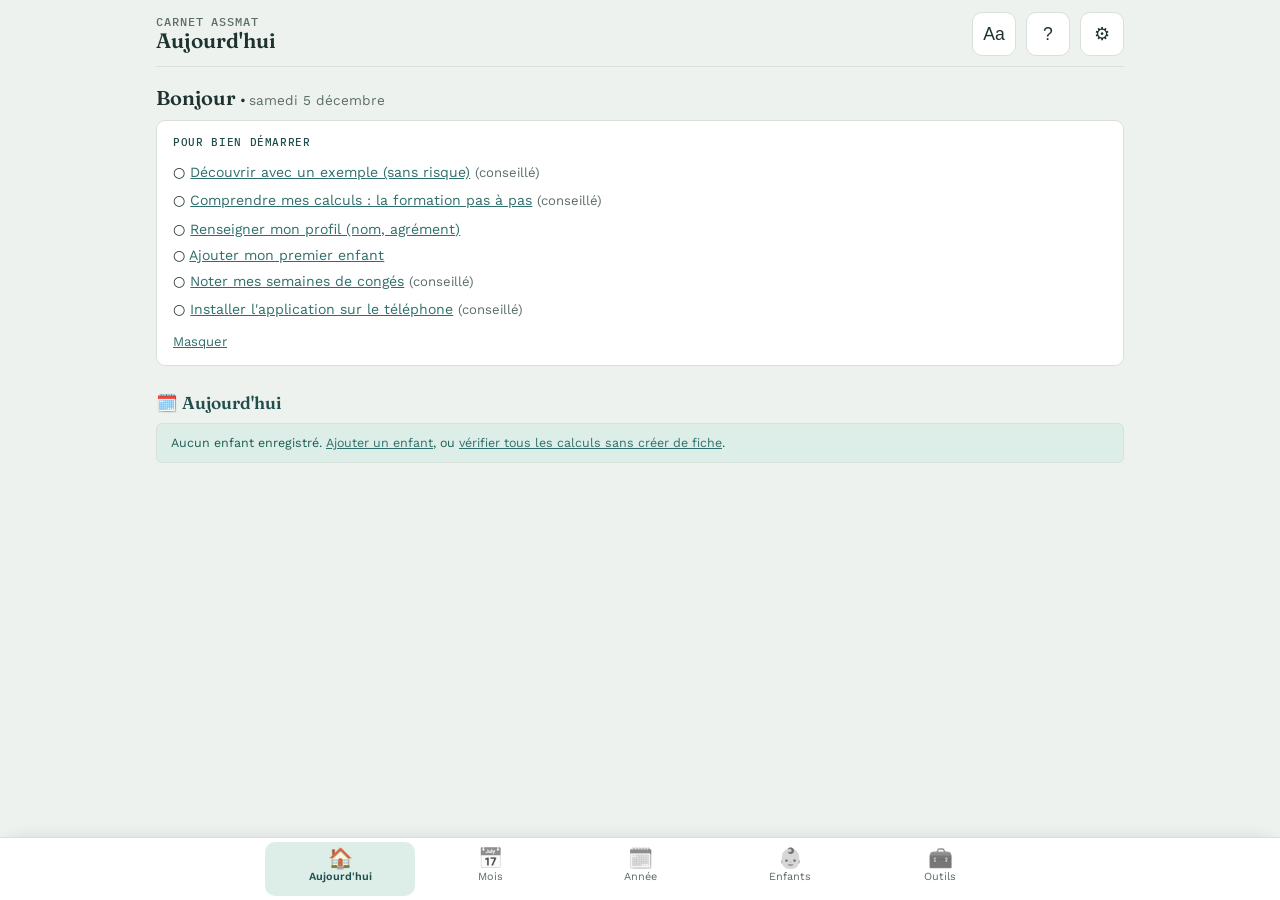
==== commit 11849eaa: "Carnet Assmat 3.25.0 (2/2) : réglementation (repos hebdomadaire +25 %, fractionnement), écrans, cach" ====
--- a/index.html
+++ b/index.html
@@ -277,7 +277,7 @@
         <div class="hint" id="ct-alterneRef-hint"></div></div>
       <div class="field"><label id="ct-wA-label">Nombre d'heures d'accueil pour chaque jour de la semaine</label>
         <div class="week" id="ct-wA"></div>
-        <div class="hint">Laissez vide les jours où l'enfant ne vient pas. En heures décimales : 8 h 30 = 8,5 · 8 h 15 = 8,25 · 8 h 45 = 8,75 · 8 h 20 = 8,33. Plus simple : répondez « Oui » aux horaires d'arrivée et de départ, le calcul se fait tout seul.</div>
+        <div class="hint" id="ct-hdec-hint">Laissez vide les jours où l'enfant ne vient pas. En heures décimales : 8 h 30 = 8,5 · 8 h 15 = 8,25 · 8 h 45 = 8,75 · 8 h 20 = 8,33. Plus simple : répondez « Oui » aux horaires d'arrivée et de départ, le calcul se fait tout seul.</div>
         <div class="hint" id="ct-wA-conv" aria-live="polite"></div></div>
       <div class="field" id="ct-wB-wrap" style="display:none"><label>Semaine 2 : heures d’accueil de chaque jour</label><div class="week" id="ct-wB"></div>
         <div class="hint">L’enfant ne vient pas du tout la semaine 2 ? Laissez toutes les cases vides.</div>
@@ -366,6 +366,17 @@
     </div>
     <div class="toggle-row"><span class="q">Avez-vous le titre professionnel AM-AP ?</span>
       <div class="seg" id="mensu-titre"><button class="on">Non</button><button>Oui</button></div></div>
+    <details class="help" id="mensu-plus" open><summary>Pour aller plus loin : jours d'accueil, entretien, repas, congés (facultatif)</summary>
+      <div class="field"><label>Jours d'accueil dans la semaine</label><div class="chips" id="mensu-dows-chips"></div><input type="hidden" id="mensu-dows">
+        <div class="hint">Sert à compter les vrais jours de chaque mois, jours fériés compris, dans « Salaire du mois ».</div></div>
+      <div class="field" id="mensu-dowsB-wrap" style="display:none"><label>Jours d'accueil de la semaine 2</label><div class="chips" id="mensu-dowsB-chips"></div><input type="hidden" id="mensu-dowsB"></div>
+      <div class="grid2">
+        <div class="field"><label>Indemnité d'entretien convenue par jour (€)</label><input type="number" step="0.01" id="mensu-ie" placeholder="minimum légal"><div class="hint">Laissez vide pour le minimum légal de la journée moyenne.</div></div>
+        <div class="field"><label>Repas et goûters fournis par vous : prix par jour (€)</label><input type="number" step="0.01" id="mensu-repas" placeholder="vide si fournis par les parents"></div>
+      </div>
+      <div class="toggle-row" id="mensu-cpmode-row" style="display:none"><span class="q">Année incomplète : comment les congés payés sont-ils payés ?</span>
+        <div class="seg" id="mensu-cpmode"><button class="on">Un peu chaque mois (10 %)</button><button>En une fois en juin</button><button>Quand je prends mes congés</button></div></div>
+    </details>
 
     <div class="stub">
       <div class="stub-head">Résultat</div>
@@ -378,7 +389,14 @@
         <div class="result-line total"><span class="lbl">Salaire mensuel brut</span><span class="val" id="out-mensu-salaire">—</span></div>
         <div class="result-line"><span class="lbl">Salaire mensuel net (estimation)</span><span class="val" id="out-mensu-net">—</span></div>
         <div class="result-line" id="row-mensu-cp12" style="display:none"><span class="lbl">Si les congés sont payés chaque mois (année incomplète) : + 10 %, soit un salaire brut de</span><span class="val" id="out-mensu-cp12">—</span></div>
+        <div class="result-line"><span class="lbl">Indemnité d'entretien par jour (journée moyenne de <span id="out-mensu-hjour">—</span>)</span><span class="val" id="out-mensu-iej">—</span></div>
+        <div class="result-line"><span class="lbl">Entretien et repas (moyenne par mois)</span><span class="val" id="out-mensu-frais">—</span></div>
+        <div class="result-line total"><span class="lbl">Total à verser chaque mois (salaire net + entretien + repas, moyenne)</span><span class="val" id="out-mensu-total">—</span></div>
+        <div class="result-line" id="row-mensu-juin" style="display:none"><span class="lbl">Congés payés versés en juin, pour une année entière d'accueil (estimation)</span><span class="val" id="out-mensu-juin">—</span></div>
         <div class="net-hint" id="mensu-net-hint">—</div>
+        <div class="pajemploi-block"><div class="pajemploi-title">À déclarer sur Pajemploi pour un mois complet, sans absence</div><div id="mensu-pj"></div></div>
+        <div class="btn-row" id="mensu-libre-actions" style="flex-wrap:wrap;margin:10px 0"><button class="btn small primary" type="button" onclick="libreVersMois()">➜ Salaire d'un mois avec ces chiffres</button> <button class="btn small" type="button" onclick="libreVersCalc()">➜ Calcul complet sans fiche (planning, mois, fin)</button>
+          <div class="hint">En saisie libre, ces chiffres remplissent aussi « Mois incomplet », « Indemnités d'entretien », « Congés payés » et « Fin de contrat ».</div></div>
         <div class="legal"><strong>Règle —</strong> CCN des particuliers employeurs et de l'emploi à domicile (IDCC 3239), socle assistant maternel : salaire mensualisé = heures par semaine × 52 (année complète) ou × nombre de semaines d'accueil (année incomplète) ÷ 12 × salaire horaire. Les heures au-delà de <span data-reg="seuilMaj" data-fmt="num">45</span> h par semaine sont payées avec la majoration prévue au contrat (<span data-reg="majMin" data-fmt="num">10</span> % minimum). Le salaire horaire ne peut pas être inférieur au minimum conventionnel en vigueur. Les jours par mois sont indicatifs (repère pour l'entretien et les repas).</div>
         <button class="btn primary block" onclick="askPrintChoice('mensu','Salaire mensualisé — Récapitulatif')">📄 Récapitulatif PDF (enregistrer ou imprimer)</button>
       </div>
@@ -428,6 +446,7 @@
     <div class="subblock" id="mois-incomplet-wrap" style="display:none">
       <div class="info-box"><b>Le plus simple :</b> <a href="#" onclick="moisNoterAbsences();return false;">noter l'absence sur les jours concernés</a> (calendrier de ce mois) : le carnet sait si elle se retire et recalcule tout, sans report.<br>Ou faites le calcul dans « Mois incomplet » (il dit aussi si l'absence se déduit), puis touchez « Reporter ». <a href="#" onclick="moisOpenCcass();return false;">Ouvrir ce calcul sur ce mois</a></div>
       <div class="btn-row" style="margin-top:6px"><button class="btn small" type="button" onclick="moisDedDepuisJours()">Retirer du salaire les jours d'absence cochés</button></div>
+      <div id="mois-motif-pick" style="display:none"></div><div class="hint" id="mois-ded-info"></div>
       <div class="field"><label>Montant brut déduit (€)</label><input type="number" step="0.01" id="mois-deduction" placeholder="0"><input type="hidden" id="mois-ded-maj"></div>
       <div class="grid2">
         <div class="field"><label>Jours d'accueil prévus ce mois-ci</label><input type="number" step="1" id="mois-jprev" placeholder="ex. 22"></div>
@@ -444,6 +463,8 @@
         <div class="field"><label>Heures majorées (au-delà de <span data-reg="seuilMaj" data-fmt="num">45</span> h dans la semaine)</label><input type="number" step="0.25" id="mois-hmaj" placeholder="0"></div>
       </div>
       <div class="field"><label>Majoration de ces heures (%)</label><input type="number" step="1" id="mois-majoration" placeholder="10"><div class="hint">10 % minimum.</div></div>
+      <details class="help" id="mois-hs-sem" ontoggle="if(this.open) moisHsRender()"><summary>Calculer semaine par semaine (le carnet sépare complémentaires et majorées)</summary><div id="mois-hs-sem-body"></div></details>
+      <div class="field"><label>Heures faites le jour du repos hebdomadaire (souvent le dimanche)</label><input type="number" step="0.25" id="mois-hrepos" placeholder="0"><div class="hint">Accueil exceptionnel : +25 % sur ces heures, en plus. Comptez-les aussi dans les heures ci-dessus. À la place, un repos payé allongé d'autant est possible si vous en êtes convenus par écrit.</div></div>
     </div>
 
     <div class="toggle-row"><span class="q">Avez-vous travaillé un jour férié ce mois-ci ?</span>
@@ -480,7 +501,10 @@
       <div class="field"><label>Indemnité d'entretien par jour (€)</label><input type="number" step="0.01" id="mois-indemj" placeholder="auto"><div class="hint" id="mois-ie-hint">Laissez vide pour appliquer le minimum légal.</div></div>
       <div class="field"><label>Repas et goûters par jour (€)</label><input type="number" step="0.01" id="mois-repas" placeholder="0"></div>
     </div>
-    <div class="field"><label>Frais kilométriques du mois (€)</label><input type="number" step="0.01" id="mois-km" placeholder="0"></div>
+    <div class="grid2">
+      <div class="field"><label>Kilomètres parcourus ce mois-ci</label><input type="number" step="1" min="0" id="mois-kmnb" placeholder="0"><div class="hint">Avec le tarif au kilomètre du contrat, le montant se calcule tout seul.</div></div>
+      <div class="field"><label>Frais kilométriques du mois (€)</label><input type="number" step="0.01" id="mois-km" placeholder="0"></div>
+    </div>
     <div class="field"><label>Régularisation d'un mois précédent (€ brut, + ou −)</label><input type="number" step="0.01" id="mois-regul" placeholder="0">
       <div class="hint">Ex. heures oubliées un mois déjà déclaré. Somme versée en trop : elle se récupère par petites retenues, dans la limite de la part saisissable du salaire, après en avoir informé la salariée par écrit ; un accord écrit sur l'échéancier évite les litiges.</div></div>
     <input type="hidden" id="mois-j8"><input type="hidden" id="mois-hm8">
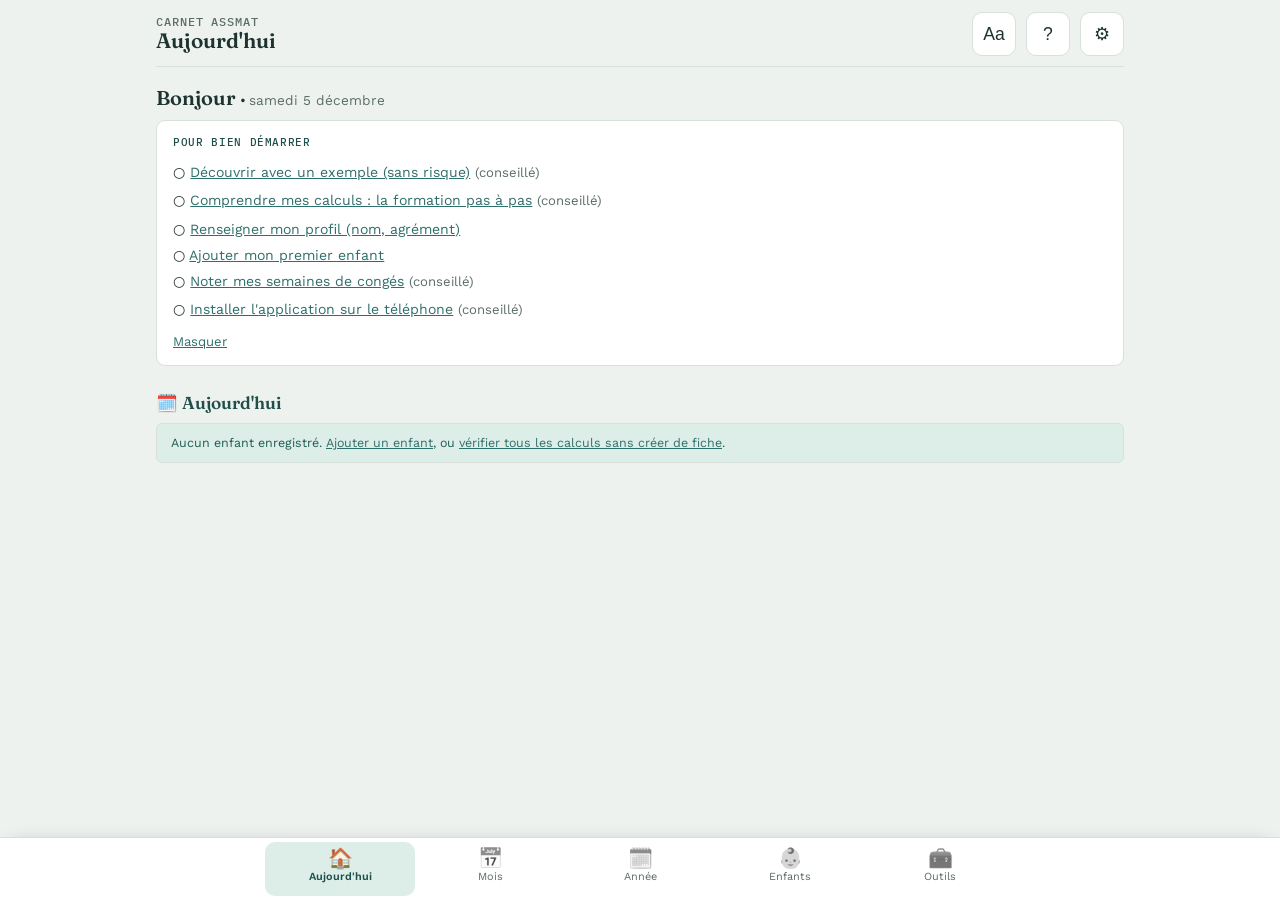
==== commit 9bda14cf: "Carnet Assmat 3.26.0 (2/2) : écrans réorganisés (salaire du mois, outils, réglages, mois incomplet)," ====
--- a/index.html
+++ b/index.html
@@ -130,28 +130,36 @@
 
     <!-- ============ OUTILS (calculs ponctuels, réglages, données) ============ -->
     <section class="tab-panel" id="tab-outils" style="display:none">
-      <div class="info-box" style="margin-bottom:12px"><b>🧮 Vérifier tous les calculs sans créer de fiche enfant</b><br>Du contrat à sa fin, étape par étape, avec les mêmes calculs que pour vos enfants.<br><button class="btn small primary" style="margin-top:6px" onclick="showTheme('calc')">Calcul complet sans fiche</button></div>
+      <p class="hint" style="margin:0 0 10px">La paie de chaque mois se fait dans l’onglet <b>Mois</b>, en bas : vérifier, valider, envoyer aux parents. Ici, chaque calcul en détail.</p>
+      <div class="h-sec">Le contrat</div>
+      <div class="index compact">
+        <button class="card" onclick="showTheme('mensu')"><span class="num">CONTRAT</span><h2>Salaire mensualisé</h2><p>Le salaire de base à partir des heures prévues.</p></button>
+        <button class="card" onclick="openDocs()"><span class="num">DOCUMENTS</span><h2>Documents</h2><p>Contrat, avenant, lettres, certificat, solde.</p></button>
+      </div>
       <div class="h-sec">Chaque mois</div>
-      <p class="hint" style="margin:-4px 0 10px">Le suivi au jour le jour est facultatif : tous les calculs ci-dessous marchent aussi sans lui. Ils partent alors du planning du contrat (pensez à noter vos semaines de congés dans <a href="#" onclick="showTheme('reglages');setTimeout(()=>{const e=$('conges-wrap');if(e)e.scrollIntoView();},80);return false;">Réglages</a>), et vous pouvez corriger chaque case.</p>
-      <div class="index">
-        <button class="card" onclick="openSuivi('jour')"><span class="num">SUIVI</span><h2>Suivi &amp; paie</h2><p>Journées, calendrier, récapitulatif et clôture du mois.</p></button>
-        <button class="card" onclick="showTheme('mois')"><span class="num">PAJEMPLOI</span><h2>Salaire du mois</h2><p>Total à payer et chiffres à déclarer sur Pajemploi.</p></button>
-        <button class="card" onclick="showTheme('ccass')"><span class="num">ABSENCES</span><h2>Mois incomplet</h2><p>Absences, entrée ou sortie en cours de mois : ce qui se déduit ou non.</p></button>
+      <div class="index compact">
+        <button class="card" onclick="showTheme('mois')"><span class="num">PAJEMPLOI</span><h2>Salaire du mois</h2><p>Le détail du calcul et les chiffres à déclarer.</p></button>
+        <button class="card" onclick="showTheme('ccass')"><span class="num">ABSENCES</span><h2>Mois incomplet</h2><p>Absence détaillée, entrée ou sortie en cours de mois.</p></button>
         <button class="card" onclick="showTheme('ie')"><span class="num">FRAIS</span><h2>Indemnités d'entretien</h2><p>Minimum légal selon la durée d'accueil.</p></button>
-        <button class="card" onclick="showTheme('parents')"><span class="num">PARENTS</span><h2>Pour les parents</h2><p>Récapitulatif à leur envoyer : à déclarer, à payer, année.</p></button>
+        <button class="card" onclick="showTheme('parents')"><span class="num">PARENTS</span><h2>Pour les parents</h2><p>Le récapitulatif à leur envoyer.</p></button>
+        <button class="card" onclick="openSuivi('jour')"><span class="num">SUIVI</span><h2>Suivi au jour le jour</h2><p>Facultatif : journées, calendrier, clôture.</p></button>
       </div>
       <div class="h-sec">Une fois par an</div>
-      <div class="index">
-        <button class="card" onclick="showTheme('cp')"><span class="num">CONGÉS</span><h2>Congés payés</h2><p>Jours acquis, jours restants, montant et paiement.</p></button>
-        <button class="card" onclick="showTheme('abattement')"><span class="num">IMPÔTS</span><h2>Abattement fiscal</h2><p>Montant à déclarer, enfant par enfant.</p></button>
-        <button class="card" onclick="showTheme('cmg')"><span class="num">CAF</span><h2>Aide CMG des parents</h2><p>Aide versée aux parents et reste à payer.</p></button>
-      </div>
-      <div class="h-sec">Le contrat et sa fin</div>
-      <div class="index">
-        <button class="card" onclick="showTheme('mensu')"><span class="num">CONTRAT</span><h2>Salaire mensualisé</h2><p>Le salaire de base à partir des heures prévues.</p></button>
+      <div class="index compact">
+        <button class="card" onclick="showTheme('cp')"><span class="num">CONGÉS</span><h2>Congés payés</h2><p>Jours acquis, restants, montant.</p></button>
+        <button class="card" onclick="showTheme('abattement')"><span class="num">IMPÔTS</span><h2>Impôts : abattement</h2><p>Le montant à déclarer, enfant par enfant.</p></button>
+        <button class="card" onclick="showTheme('cmg')"><span class="num">CAF</span><h2>Aide CMG des parents</h2><p>Aide versée et reste à payer.</p></button>
+      </div>
+      <div class="h-sec">La fin du contrat</div>
+      <div class="index compact">
         <button class="card" onclick="showTheme('fin')"><span class="num">FIN</span><h2>Fin de contrat</h2><p>Préavis, congés, régularisation, rupture.</p></button>
-        <button class="card" onclick="openDocs()"><span class="num">DOCUMENTS</span><h2>Documents</h2><p>Contrat, avenant, lettres, certificat, solde.</p></button>
-      </div>
+      </div>
+      <div class="h-sec">Sans fiche enfant</div>
+      <div class="index compact">
+        <button class="card" onclick="showTheme('calc')"><span class="num">VÉRIFIER</span><h2>Calcul sans fiche</h2><p>Un contrat complet pour tout vérifier ; vos mois sont gardés.</p></button>
+        <button class="card" onclick="startDemo()"><span class="num">DÉCOUVRIR</span><h2>Essayer avec un exemple</h2><p>Deux enfants fictifs, sans toucher à vos données.</p></button>
+      </div>
+      <p class="hint" style="margin:6px 0 0">Pour un calcul ponctuel, case par case : « Calcul rapide », dans chaque outil.</p>
 
       <div class="h-sec">🎓 Se former</div>
       <div class="index">
@@ -180,10 +188,6 @@
       <div class="box" id="install-box" style="display:none">
         <p class="hint" style="margin:0 0 10px;">Installez le carnet comme une application : icône sur l'écran d'accueil, fonctionne sans internet.</p>
         <button class="btn primary" onclick="installApp()">📲 Installer l'application</button>
-      </div>
-      <div class="box">
-        <p class="hint" style="margin:0 0 10px;">Découvrir le carnet sans rien risquer : deux enfants fictifs, un mois déjà suivi, tous les écrans à essayer.</p>
-        <button class="btn" onclick="startDemo()">🎓 Essayer avec un exemple</button>
       </div>
       <div class="btn-row">
         <button class="btn" onclick="showTheme('reglages')">⚙︎ Réglages</button>
@@ -366,7 +370,7 @@
     </div>
     <div class="toggle-row"><span class="q">Avez-vous le titre professionnel AM-AP ?</span>
       <div class="seg" id="mensu-titre"><button class="on">Non</button><button>Oui</button></div></div>
-    <details class="help" id="mensu-plus" open><summary>Pour aller plus loin : jours d'accueil, entretien, repas, congés (facultatif)</summary>
+    <details class="help" id="mensu-plus"><summary>Pour aller plus loin : jours d'accueil, entretien, repas, congés (facultatif)</summary>
       <div class="field"><label>Jours d'accueil dans la semaine</label><div class="chips" id="mensu-dows-chips"></div><input type="hidden" id="mensu-dows">
         <div class="hint">Sert à compter les vrais jours de chaque mois, jours fériés compris, dans « Salaire du mois ».</div></div>
       <div class="field" id="mensu-dowsB-wrap" style="display:none"><label>Jours d'accueil de la semaine 2</label><div class="chips" id="mensu-dowsB-chips"></div><input type="hidden" id="mensu-dowsB"></div>
@@ -396,7 +400,7 @@
         <div class="net-hint" id="mensu-net-hint">—</div>
         <div class="pajemploi-block"><div class="pajemploi-title">À déclarer sur Pajemploi pour un mois complet, sans absence</div><div id="mensu-pj"></div></div>
         <div class="btn-row" id="mensu-libre-actions" style="flex-wrap:wrap;margin:10px 0"><button class="btn small primary" type="button" onclick="libreVersMois()">➜ Salaire d'un mois avec ces chiffres</button> <button class="btn small" type="button" onclick="libreVersCalc()">➜ Calcul complet sans fiche (planning, mois, fin)</button>
-          <div class="hint">En saisie libre, ces chiffres remplissent aussi « Mois incomplet », « Indemnités d'entretien », « Congés payés » et « Fin de contrat ».</div></div>
+          <div class="hint">En calcul rapide, ces chiffres remplissent aussi « Mois incomplet », « Indemnités d'entretien », « Congés payés » et « Fin de contrat ».</div></div>
         <div class="legal"><strong>Règle —</strong> CCN des particuliers employeurs et de l'emploi à domicile (IDCC 3239), socle assistant maternel : salaire mensualisé = heures par semaine × 52 (année complète) ou × nombre de semaines d'accueil (année incomplète) ÷ 12 × salaire horaire. Les heures au-delà de <span data-reg="seuilMaj" data-fmt="num">45</span> h par semaine sont payées avec la majoration prévue au contrat (<span data-reg="majMin" data-fmt="num">10</span> % minimum). Le salaire horaire ne peut pas être inférieur au minimum conventionnel en vigueur. Les jours par mois sont indicatifs (repère pour l'entretien et les repas).</div>
         <button class="btn primary block" onclick="askPrintChoice('mensu','Salaire mensualisé — Récapitulatif')">📄 Récapitulatif PDF (enregistrer ou imprimer)</button>
       </div>
@@ -405,11 +409,61 @@
 
   <!-- ===================================================== 02 SALAIRE DU MOIS ===================================================== -->
   <div class="theme" id="theme-mois" data-persist="1">
-    <h2>Salaire du mois &amp; Pajemploi</h2>
+    <h2>Salaire du mois</h2>
     <p class="sub">Ce que la famille vous doit pour le mois, et <b>exactement</b> les chiffres que les parents recopient sur Pajemploi (une déclaration par enfant). Vérifiez, validez le mois (il sert ensuite aux congés, à la fin de contrat et aux impôts), puis envoyez le récapitulatif aux parents.</p>
     <div class="kid-picker" data-for="mois"></div>
 
     <div class="field"><label>Mois concerné</label><input type="month" id="mois-mois"></div>
+    <div class="h-sec">1. Ce mois-ci, qu’est-ce qui change ?</div>
+    <p class="hint" style="margin-top:-4px">Pour un mois normal, laissez tout à « Non » : les chiffres viennent du contrat (et du suivi au jour le jour s’il existe).</p>
+    <div class="toggle-row"><span class="q">Une absence à déduire ce mois-ci (début ou fin de contrat, adaptation, maladie…) ?</span>
+      <div class="seg" id="mois-incomplet"><button class="on">Non</button><button>Oui</button></div></div>
+    <div class="subblock" id="mois-incomplet-wrap" style="display:none">
+      <div class="info-box"><b>Le plus simple :</b> <a href="#" onclick="moisNoterAbsences();return false;">noter l'absence sur les jours concernés</a> (calendrier de ce mois) : le carnet sait si elle se retire et recalcule tout, sans report.<br>Ou faites le calcul dans « Mois incomplet » (il dit aussi si l'absence se déduit), puis touchez « Reporter ». <a href="#" onclick="moisOpenCcass();return false;">Ouvrir ce calcul sur ce mois</a></div>
+      <div class="btn-row" style="margin-top:6px"><button class="btn small" type="button" onclick="moisDedDepuisJours()">Retirer du salaire les jours d'absence cochés</button></div>
+      <div id="mois-motif-pick" style="display:none"></div><div class="hint" id="mois-ded-info"></div>
+      <div class="field"><label>Montant brut déduit (€)</label><input type="number" step="0.01" id="mois-deduction" placeholder="0"><input type="hidden" id="mois-ded-maj"></div>
+      <div class="grid2">
+        <div class="field"><label>Jours d'accueil prévus ce mois-ci</label><input type="number" step="1" id="mois-jprev" placeholder="ex. 22"></div>
+        <div class="field"><label>Jours non travaillés déduits</label><input type="number" step="1" id="mois-jded" placeholder="0"></div>
+      </div>
+      <div class="field"><label>Heures non travaillées déduites</label><input type="number" step="0.25" id="mois-hded" placeholder="0"></div>
+    </div>
+
+    <div class="toggle-row"><span class="q">Des heures en plus du contrat ce mois-ci ?</span>
+      <div class="seg" id="mois-heuresup"><button class="on">Non</button><button>Oui</button></div></div>
+    <div class="subblock" id="mois-heuresup-wrap" style="display:none">
+      <div class="grid2">
+        <div class="field"><label>Heures complémentaires (jusqu'à <span data-reg="seuilMaj" data-fmt="num">45</span> h dans la semaine)</label><input type="number" step="0.25" id="mois-hcompl" placeholder="0"><div class="hint">Payées au salaire horaire normal.</div></div>
+        <div class="field"><label>Heures majorées (au-delà de <span data-reg="seuilMaj" data-fmt="num">45</span> h dans la semaine)</label><input type="number" step="0.25" id="mois-hmaj" placeholder="0"></div>
+      </div>
+      <div class="field"><label>Majoration de ces heures (%)</label><input type="number" step="1" id="mois-majoration" placeholder="10"><div class="hint">10 % minimum.</div></div>
+      <details class="help" id="mois-hs-sem" ontoggle="if(this.open) moisHsRender()"><summary>Calculer semaine par semaine (le carnet sépare complémentaires et majorées)</summary><div id="mois-hs-sem-body"></div></details>
+      <div class="field"><label>Heures faites le jour du repos hebdomadaire (souvent le dimanche)</label><input type="number" step="0.25" id="mois-hrepos" placeholder="0"><div class="hint">Accueil exceptionnel : +25 % sur ces heures, en plus. Comptez-les aussi dans les heures ci-dessus. À la place, un repos payé allongé d'autant est possible si vous en êtes convenus par écrit.</div></div>
+    </div>
+
+    <div class="toggle-row"><span class="q">Avez-vous travaillé un jour férié ce mois-ci ?</span>
+      <div class="seg" id="mois-ferie"><button class="on">Non</button><button>Oui</button></div>
+      <div class="hint" id="mois-feries-liste"></div></div>
+    <div class="subblock" id="mois-ferie-wrap" style="display:none">
+      <div class="grid2">
+        <div class="field"><label>Heures travaillées un jour férié ordinaire</label><input type="number" step="0.25" id="mois-hferie" placeholder="0"><div class="hint">Majorées de 10 % (en plus du salaire mensualisé).</div></div>
+        <div class="field"><label>Heures travaillées le 1er mai</label><input type="number" step="0.25" id="mois-h1mai" placeholder="0"><div class="hint">Majorées de 100 %.</div></div>
+      </div>
+    </div>
+
+    <div class="section-label">Congés payés ce mois-ci</div>
+    <div class="field"><label>Jours de congés payés pris ce mois-ci</label><input type="number" step="0.5" min="0" id="mois-jcp" placeholder="0">
+      <div class="hint" id="mois-jcp-hint">En jours ouvrables (une semaine de congés = 6 jours). Sert à votre compteur de congés et à la fin de contrat.</div></div>
+    <div id="mois-cp-complete" class="info-box">Année complète : rien à ajouter au salaire, vos congés sont déjà payés dans le salaire mensualisé. Sur Pajemploi, ne remplissez <b>pas</b> la case « congés payés » : les jours notés ci-dessus servent seulement à votre suivi.</div>
+    <div id="mois-cp-incomplete" style="display:none">
+      <div class="toggle-row"><span class="q">Ajouter les 10 % de congés payés (si votre contrat prévoit un paiement chaque mois) ?</span>
+        <div class="seg" id="mois-cp12"><button class="on">Non</button><button>Oui</button></div>
+        <div class="hint">10 % du salaire brut du mois.</div></div>
+      <div class="field"><label>Indemnité de congés payés versée ce mois-ci (€ brut)</label><input type="number" step="0.01" id="mois-cpmontant" placeholder="0"><div class="hint">Paiement en juin ou à la prise des congés : voir « Congés payés ». Ce montant et les jours pris se déclarent sur Pajemploi.</div></div>
+    </div>
+
+    <div class="h-sec">2. Le résultat et les chiffres pour Pajemploi</div>
     <div class="stub">
       <div class="stub-head">Résultat</div>
       <div class="stub-body">
@@ -422,7 +476,7 @@
         <div class="result-line"><span class="lbl">Frais kilométriques</span><span class="val" id="out-mois-km-r">—</span></div>
         <div class="result-line total"><span class="lbl">Total à verser par la famille</span><span class="val" id="out-mois-net">—</span></div>
         <div class="result-line" id="row-mois-pas" style="display:none"><span class="lbl" id="lbl-mois-pas">Impôt sur le revenu retenu par Pajemploi</span><span class="val" id="out-mois-pas">—</span></div>
-        <div class="result-line total" id="row-mois-apres" style="display:none"><span class="lbl">À verser à l'assistante maternelle (salaire après impôt + indemnités)</span><span class="val" id="out-mois-apres">—</span></div>
+        <div class="result-line total" id="row-mois-apres" style="display:none"><span class="lbl">Les parents vous versent (salaire après impôt + indemnités)</span><span class="val" id="out-mois-apres">—</span></div>
         <div class="hint" id="mois-pas-hint"></div>
         <div class="result-line" id="row-mois-reste" style="display:none"><span class="lbl">Reste à verser après l'acompte</span><span class="val" id="out-mois-reste">—</span></div>
         <div class="result-line"><span class="lbl">Salaire net imposable (estimation, pour vos impôts)</span><span class="val" id="out-mois-netimp">—</span></div>
@@ -432,60 +486,12 @@
           <div class="pajemploi-title">Ce que les parents recopient sur Pajemploi (déclaration de cet enfant)</div>
           <div id="pj-lines"></div>
         </div>
+        <div class="h-sec" style="margin-top:16px">3. Valider, puis envoyer aux parents</div>
         <button class="btn primary block" onclick="validerMois()">✔ Valider ce mois (l'enregistrer dans l'historique)</button>
         <button class="btn block" onclick="moisVersParents()">📤 Envoyer le récapitulatif aux parents</button>
-        <div class="legal"><strong>Règle —</strong> Pajemploi (2026) : une déclaration par enfant, du 25 du mois au 5 du mois suivant. Heures normales = heures mensualisées (arrondies à l'entier le plus proche), diminuées des heures d'absence déduites, augmentées en année incomplète des heures correspondant aux congés payés versés (montant ÷ salaire horaire). Jours d'activité = jours mensualisés, arrondis à l'entier supérieur. Année complète : jamais de case « congés payés ». Les heures complémentaires (taux normal jusqu'à <span data-reg="seuilMaj" data-fmt="num">45</span> h par semaine) et majorées (au-delà, +10 % minimum) se déclarent à part avec leur montant net. Jour férié ordinaire travaillé : +<span data-reg="majFerie" data-fmt="num">10</span> % ; 1er mai : +<span data-reg="majPremierMai" data-fmt="num">100</span> %. Entretien, repas et km ne sont pas du salaire. Une déclaration se corrige en ligne pendant 2 mois.</div>
+        <details class="help"><summary>Comment ces chiffres sont-ils calculés ?</summary><div class="legal"><strong>Règle —</strong> Pajemploi (2026) : une déclaration par enfant, du 25 du mois au 5 du mois suivant. Heures normales = heures mensualisées (arrondies à l'entier le plus proche), diminuées des heures d'absence déduites, augmentées en année incomplète des heures correspondant aux congés payés versés (montant ÷ salaire horaire). Jours d'activité = jours mensualisés, arrondis à l'entier supérieur. Année complète : jamais de case « congés payés ». Les heures complémentaires (taux normal jusqu'à <span data-reg="seuilMaj" data-fmt="num">45</span> h par semaine) et majorées (au-delà, +10 % minimum) se déclarent à part avec leur montant net. Jour férié ordinaire travaillé : +<span data-reg="majFerie" data-fmt="num">10</span> % ; 1er mai : +<span data-reg="majPremierMai" data-fmt="num">100</span> %. Entretien, repas et km ne sont pas du salaire. Une déclaration se corrige en ligne pendant 2 mois.</div></details>
         <button class="btn block" onclick="askPrintChoice('mois','Salaire du mois — Récapitulatif')">📄 Récapitulatif PDF (enregistrer ou imprimer)</button>
       </div>
-    </div>
-
-    <div class="h-sec">Corriger ou compléter ce mois</div>
-    <p class="hint" style="margin-top:-4px">Les cases sont déjà remplies d'après le contrat et, s'il existe, le suivi des journées. Ne changez que ce qui est différent ce mois-ci : le résultat ci-dessus se met à jour tout seul.</p>
-    <div class="toggle-row"><span class="q">Une absence à déduire ce mois-ci (début ou fin de contrat, adaptation, maladie…) ?</span>
-      <div class="seg" id="mois-incomplet"><button class="on">Non</button><button>Oui</button></div></div>
-    <div class="subblock" id="mois-incomplet-wrap" style="display:none">
-      <div class="info-box"><b>Le plus simple :</b> <a href="#" onclick="moisNoterAbsences();return false;">noter l'absence sur les jours concernés</a> (calendrier de ce mois) : le carnet sait si elle se retire et recalcule tout, sans report.<br>Ou faites le calcul dans « Mois incomplet » (il dit aussi si l'absence se déduit), puis touchez « Reporter ». <a href="#" onclick="moisOpenCcass();return false;">Ouvrir ce calcul sur ce mois</a></div>
-      <div class="btn-row" style="margin-top:6px"><button class="btn small" type="button" onclick="moisDedDepuisJours()">Retirer du salaire les jours d'absence cochés</button></div>
-      <div id="mois-motif-pick" style="display:none"></div><div class="hint" id="mois-ded-info"></div>
-      <div class="field"><label>Montant brut déduit (€)</label><input type="number" step="0.01" id="mois-deduction" placeholder="0"><input type="hidden" id="mois-ded-maj"></div>
-      <div class="grid2">
-        <div class="field"><label>Jours d'accueil prévus ce mois-ci</label><input type="number" step="1" id="mois-jprev" placeholder="ex. 22"></div>
-        <div class="field"><label>Jours non travaillés déduits</label><input type="number" step="1" id="mois-jded" placeholder="0"></div>
-      </div>
-      <div class="field"><label>Heures non travaillées déduites</label><input type="number" step="0.25" id="mois-hded" placeholder="0"></div>
-    </div>
-
-    <div class="toggle-row"><span class="q">Des heures en plus du contrat ce mois-ci ?</span>
-      <div class="seg" id="mois-heuresup"><button class="on">Non</button><button>Oui</button></div></div>
-    <div class="subblock" id="mois-heuresup-wrap" style="display:none">
-      <div class="grid2">
-        <div class="field"><label>Heures complémentaires (jusqu'à <span data-reg="seuilMaj" data-fmt="num">45</span> h dans la semaine)</label><input type="number" step="0.25" id="mois-hcompl" placeholder="0"><div class="hint">Payées au salaire horaire normal.</div></div>
-        <div class="field"><label>Heures majorées (au-delà de <span data-reg="seuilMaj" data-fmt="num">45</span> h dans la semaine)</label><input type="number" step="0.25" id="mois-hmaj" placeholder="0"></div>
-      </div>
-      <div class="field"><label>Majoration de ces heures (%)</label><input type="number" step="1" id="mois-majoration" placeholder="10"><div class="hint">10 % minimum.</div></div>
-      <details class="help" id="mois-hs-sem" ontoggle="if(this.open) moisHsRender()"><summary>Calculer semaine par semaine (le carnet sépare complémentaires et majorées)</summary><div id="mois-hs-sem-body"></div></details>
-      <div class="field"><label>Heures faites le jour du repos hebdomadaire (souvent le dimanche)</label><input type="number" step="0.25" id="mois-hrepos" placeholder="0"><div class="hint">Accueil exceptionnel : +25 % sur ces heures, en plus. Comptez-les aussi dans les heures ci-dessus. À la place, un repos payé allongé d'autant est possible si vous en êtes convenus par écrit.</div></div>
-    </div>
-
-    <div class="toggle-row"><span class="q">Avez-vous travaillé un jour férié ce mois-ci ?</span>
-      <div class="seg" id="mois-ferie"><button class="on">Non</button><button>Oui</button></div>
-      <div class="hint" id="mois-feries-liste"></div></div>
-    <div class="subblock" id="mois-ferie-wrap" style="display:none">
-      <div class="grid2">
-        <div class="field"><label>Heures travaillées un jour férié ordinaire</label><input type="number" step="0.25" id="mois-hferie" placeholder="0"><div class="hint">Majorées de 10 % (en plus du salaire mensualisé).</div></div>
-        <div class="field"><label>Heures travaillées le 1er mai</label><input type="number" step="0.25" id="mois-h1mai" placeholder="0"><div class="hint">Majorées de 100 %.</div></div>
-      </div>
-    </div>
-
-    <div class="section-label">Congés payés ce mois-ci</div>
-    <div class="field"><label>Jours de congés payés pris ce mois-ci</label><input type="number" step="0.5" min="0" id="mois-jcp" placeholder="0">
-      <div class="hint" id="mois-jcp-hint">En jours ouvrables (une semaine de congés = 6 jours). Sert à votre compteur de congés et à la fin de contrat.</div></div>
-    <div id="mois-cp-complete" class="info-box">Année complète : rien à ajouter au salaire, vos congés sont déjà payés dans le salaire mensualisé. Sur Pajemploi, ne remplissez <b>pas</b> la case « congés payés » : les jours notés ci-dessus servent seulement à votre suivi.</div>
-    <div id="mois-cp-incomplete" style="display:none">
-      <div class="toggle-row"><span class="q">Ajouter les 10 % de congés payés (si votre contrat prévoit un paiement chaque mois) ?</span>
-        <div class="seg" id="mois-cp12"><button class="on">Non</button><button>Oui</button></div>
-        <div class="hint">10 % du salaire brut du mois.</div></div>
-      <div class="field"><label>Indemnité de congés payés versée ce mois-ci (€ brut)</label><input type="number" step="0.01" id="mois-cpmontant" placeholder="0"><div class="hint">Paiement en juin ou à la prise des congés : voir « Congés payés ». Ce montant et les jours pris se déclarent sur Pajemploi.</div></div>
     </div>
 
     <details class="fold" id="mois-fold-frais"><summary>Entretien, repas, kilomètres et paiement</summary>
@@ -513,7 +519,7 @@
     <div class="grid2">
       <div class="field"><label>Date de paiement du salaire</label><input type="date" id="mois-datepaie"></div>
       <div class="field"><label>Acompte déjà versé (€ net)</label><input type="number" step="0.01" id="mois-acompte" placeholder="0"></div>
-      <div class="field"><label>Impôt retenu indiqué sur le bulletin Pajemploi (€, facultatif)</label><input type="number" step="0.01" id="mois-pas" placeholder="estimé avec votre taux"><div class="hint">Remplace l'estimation faite avec le taux de Mon profil.</div></div>
+      <div class="field"><label>Impôt retenu indiqué sur le bulletin Pajemploi (€, facultatif)</label><input type="number" step="0.01" id="mois-pas" placeholder="estimé avec votre taux"><div class="hint">Remplace l'estimation faite avec le taux de Réglages ▸ Ma paie.</div></div>
     </div>
     <div class="field"><label>Heures réellement effectuées ce mois-ci</label><input type="number" step="0.25" id="mois-hreel" placeholder="auto">
       <div class="hint" id="mois-hreel-hint">Gardées dans l'historique pour la régularisation de fin de contrat (année incomplète). Laissez vide : calculé d'après le planning.</div></div>
@@ -594,6 +600,7 @@
     </div>
     <div class="btn-row" id="ccass-report-row" style="display:none;margin:-6px 0 16px"><button type="button" class="btn small" id="ccass-report-btn" onclick="ccassReport()">⬇️ Reporter dans les cases ci-dessous</button></div>
 
+    <details class="fold" id="ccass-fold-contrat"><summary>Valeurs du contrat (salaire mensualisé, jours et heures habituels)</summary>
     <div class="field"><label>Salaire mensualisé brut, heures normales (€)</label><input type="number" step="0.01" id="ccass-base-normal" placeholder="ex. 902.16"></div>
     <div class="toggle-row"><span class="q">Le contrat comporte-t-il des heures majorées mensualisées (au-delà de <span data-reg="seuilMaj" data-fmt="num">45</span> h) ?</span>
       <div class="seg" id="ccass-hassup"><button class="on">Non</button><button>Oui</button></div></div>
@@ -605,6 +612,7 @@
       <div class="field"><label>Heures normales habituelles par mois</label><input type="number" step="0.01" id="ccass-hnorm-habituel" placeholder="ex. 157"></div>
     </div>
     <div id="ccass-hsup-habituel-wrap" class="field subblock" style="display:none"><label>Heures majorées habituelles par mois</label><input type="number" step="0.01" id="ccass-hsup-habituel" placeholder="0"></div>
+    </details>
 
     <div class="section-label">Le mois concerné</div>
     <div class="toggle-row"><span class="q">Compter les jours et heures prévus avec un calendrier ?</span>
@@ -1002,27 +1010,16 @@
     <h2>Réglages</h2>
     <p class="sub">Préférences, réglementation et sauvegarde.</p>
 
-    <div class="section-label" style="margin-top:0;padding-top:0;border-top:none">Mon profil (pour les documents)</div>
-    <div class="field"><label>Civilité (pour accorder les documents)</label><select id="prof-civ"><option value="F">Madame (assistante maternelle)</option><option value="M">Monsieur (assistant maternel)</option></select></div>
-    <div class="field"><label>Prénom et nom</label><input type="text" id="prof-nom" autocomplete="off"></div>
-    <div class="field"><label>Adresse</label><input type="text" id="prof-adresse" autocomplete="off"></div>
-    <div class="grid2">
-      <div class="field"><label>Téléphone</label><input type="text" id="prof-tel" inputmode="tel" autocomplete="off"></div>
-      <div class="field"><label>E-mail</label><input type="text" id="prof-email" inputmode="email" autocomplete="off"></div>
-    </div>
-    <div class="grid2">
-      <div class="field"><label>Numéro d'agrément</label><input type="text" id="prof-agrementNum" autocomplete="off"></div>
-      <div class="field"><label>Date de l'agrément (ou du renouvellement)</label><input type="date" id="prof-agrementDate"><div class="hint">Le carnet vous préviendra avant l'échéance.</div></div>
-    </div>
-    <div class="field"><label>Durée de votre agrément</label><select id="prof-agrementDuree"><option value="5">5 ans</option><option value="10">10 ans (épreuves EP1 et EP3 du CAP AEPE validées)</option></select>
-    </div>
-    <div class="field"><label>Assurance responsabilité civile professionnelle (compagnie, n° de contrat)</label><input type="text" id="prof-assurance" autocomplete="off"></div>
-    <div class="field"><label>Assurance du véhicule pour le transport d'enfants (si besoin)</label><input type="text" id="prof-assuranceAuto" autocomplete="off"></div>
+    <div class="section-label" style="margin-top:0;padding-top:0;border-top:none">Ma paie</div>
     <div class="field"><label for="prof-pasTaux">Taux de prélèvement à la source (impôt sur le revenu, %)</label><input type="text" inputmode="decimal" id="prof-pasTaux" placeholder="0" autocomplete="off">
       <div class="hint">Laissez vide ou 0 si vous n'êtes pas imposable : c'est le réglage par défaut et le cas le plus fréquent, grâce à l'abattement des assistantes maternelles. Sinon, recopiez le taux de votre dernier bulletin Pajemploi (ex. 2,5) : Pajemploi retient cet impôt sur le salaire net et le prélève chez les parents.</div></div>
-    <div class="hint" style="margin:-6px 0 14px">Restent sur ce téléphone. Votre numéro de sécurité sociale n'est jamais enregistré : il s'écrit à la main sur les documents.</div>
-
-    <div class="section-label">Mon activité</div>
+    <div class="toggle-row"><span class="q">Travaillez-vous en Alsace-Moselle (Bas-Rhin, Haut-Rhin, Moselle) ?</span>
+      <div class="seg" id="set-am"><button class="on">Non</button><button>Oui</button></div>
+      <div class="hint">Les cotisations y sont un peu plus élevées : le net estimé en tient compte. Deux jours fériés en plus : le Vendredi saint et le 26 décembre.</div></div>
+    <div class="field"><label for="set-drom">Travaillez-vous dans un département d'outre-mer ?</label><select id="set-drom"><option value="">Non (métropole)</option><option value="GP">Guadeloupe (férié le 27 mai)</option><option value="MQ">Martinique (férié le 22 mai)</option><option value="GF">Guyane (férié le 10 juin)</option><option value="RE">La Réunion (férié le 20 décembre)</option><option value="YT">Mayotte (férié le 27 avril)</option></select>
+      <div class="hint">Le jour férié de l'abolition de l'esclavage est ajouté au calendrier : payé s'il est chômé, majoré s'il est travaillé.</div></div>
+
+    <div class="section-label">Mon calendrier</div>
     <div class="field" id="conges-wrap"><label>Mes congés payés (périodes où je ne travaille pas)</label>
       <div id="conges-list"></div>
       <div class="grid2">
@@ -1040,23 +1037,33 @@
       </div>
       <button type="button" class="btn small" onclick="absEnfAdd()">＋ Ajouter cette absence</button>
       <div class="hint">Année complète : quand les parents gardent l'enfant en dehors de vos congés, le salaire reste dû mais l'entretien et les repas ne le sont pas. En année incomplète, ces semaines sont normalement déjà prévues au contrat (semaines sans accueil).</div></div>
-    <div class="toggle-row"><span class="q">Travaillez-vous en Alsace-Moselle (Bas-Rhin, Haut-Rhin, Moselle) ?</span>
-      <div class="seg" id="set-am"><button class="on">Non</button><button>Oui</button></div>
-      <div class="hint">Les cotisations y sont un peu plus élevées : le net estimé en tient compte. Deux jours fériés en plus : le Vendredi saint et le 26 décembre.</div></div>
-    <div class="field"><label for="set-drom">Travaillez-vous dans un département d'outre-mer ?</label><select id="set-drom"><option value="">Non (métropole)</option><option value="GP">Guadeloupe (férié le 27 mai)</option><option value="MQ">Martinique (férié le 22 mai)</option><option value="GF">Guyane (férié le 10 juin)</option><option value="RE">La Réunion (férié le 20 décembre)</option><option value="YT">Mayotte (férié le 27 avril)</option></select>
-      <div class="hint">Le jour férié de l'abolition de l'esclavage est ajouté au calendrier : payé s'il est chômé, majoré s'il est travaillé.</div></div>
-    <div class="field"><label>Nombre d'enfants autorisés en même temps par votre agrément</label><input type="number" step="1" min="1" max="6" id="set-agrement" placeholder="4"></div>
     <div class="grid2">
       <div class="field"><label>Zone de vacances scolaires</label><select id="set-zone"><option value="">—</option><option value="A">Zone A</option><option value="B">Zone B</option><option value="C">Zone C</option></select>
         <div class="hint"><a href="#" onclick="loadVacances(STATE.settings.zone);return false;">Télécharger le calendrier officiel</a></div></div>
       <div class="field"><label>Heure du rappel du soir (suivi)</label><input type="time" id="set-rappel"><div class="hint"><a href="#" onclick="downloadICS();return false;">Ajouter les rappels à mon agenda</a></div></div>
     </div>
-    <div class="grid2">
-      <div class="field"><label>Code de verrouillage (4 à 8 chiffres, facultatif)</label><input type="password" inputmode="numeric" id="set-pin-new" placeholder="laisser vide = pas de code" autocomplete="new-password">
-        <div class="btn-row" style="margin-top:6px"><button type="button" class="btn small" onclick="setPin()">Enregistrer ce code</button><button type="button" class="btn small" onclick="removePin()">Supprimer le code</button></div>
-        <div class="hint">Protège l'écran ; ce n'est pas un chiffrement. <b>Faites une copie de sécurité avant</b> : si vous oubliez le code, la seule issue est de restaurer une copie.</div></div>
-      <div class="field"><label>Durée de conservation après la fin d'un contrat (années)</label><input type="number" step="1" min="1" max="10" id="set-conservation" placeholder="5"></div>
-    </div>
+
+    <details class="fold" id="reg-fold-moi"><summary>Mes coordonnées et mon agrément (pour les documents)</summary>
+    <div class="field"><label>Civilité (pour accorder les documents)</label><select id="prof-civ"><option value="F">Madame (assistante maternelle)</option><option value="M">Monsieur (assistant maternel)</option></select></div>
+    <div class="field"><label>Prénom et nom</label><input type="text" id="prof-nom" autocomplete="off"></div>
+    <div class="field"><label>Adresse</label><input type="text" id="prof-adresse" autocomplete="off"></div>
+    <div class="grid2">
+      <div class="field"><label>Téléphone</label><input type="text" id="prof-tel" inputmode="tel" autocomplete="off"></div>
+      <div class="field"><label>E-mail</label><input type="text" id="prof-email" inputmode="email" autocomplete="off"></div>
+    </div>
+    <div class="grid2">
+      <div class="field"><label>Numéro d'agrément</label><input type="text" id="prof-agrementNum" autocomplete="off"></div>
+      <div class="field"><label>Date de l'agrément (ou du renouvellement)</label><input type="date" id="prof-agrementDate"><div class="hint">Le carnet vous préviendra avant l'échéance.</div></div>
+    </div>
+    <div class="field"><label>Durée de votre agrément</label><select id="prof-agrementDuree"><option value="5">5 ans</option><option value="10">10 ans (épreuves EP1 et EP3 du CAP AEPE validées)</option></select>
+    </div>
+    <div class="field"><label>Assurance responsabilité civile professionnelle (compagnie, n° de contrat)</label><input type="text" id="prof-assurance" autocomplete="off"></div>
+    <div class="field"><label>Assurance du véhicule pour le transport d'enfants (si besoin)</label><input type="text" id="prof-assuranceAuto" autocomplete="off"></div>
+    <div class="field"><label>Nombre d'enfants autorisés en même temps par votre agrément</label><input type="number" step="1" min="1" max="6" id="set-agrement" placeholder="4"></div>
+    <div class="hint" style="margin:-6px 0 14px">Restent sur ce téléphone. Votre numéro de sécurité sociale n'est jamais enregistré : il s'écrit à la main sur les documents.</div>
+
+    </details>
+    <details class="fold" id="reg-fold-app"><summary>Affichage, suivi au jour le jour et sécurité</summary>
     <div class="toggle-row"><span class="q">Je note mes journées au quotidien (suivi)</span>
       <div class="seg" id="set-suivi"><button class="on">Oui</button><button>Non, je calcule à partir du planning</button></div>
       <div class="hint">« Non » : l'écran Aujourd'hui affiche simplement vos enfants ; tous les calculs restent disponibles.</div></div>
@@ -1064,6 +1071,14 @@
       <div class="seg" id="set-font"><button class="on">Normale</button><button>Grande</button><button>Très grande</button></div></div>
     <div class="toggle-row"><span class="q">Apparence</span>
       <div class="seg" id="set-theme"><button class="on">Automatique</button><button>Clair</button><button>Sombre</button></div></div>
+    <div class="grid2">
+      <div class="field"><label>Code de verrouillage (4 à 8 chiffres, facultatif)</label><input type="password" inputmode="numeric" id="set-pin-new" placeholder="laisser vide = pas de code" autocomplete="new-password">
+        <div class="btn-row" style="margin-top:6px"><button type="button" class="btn small" onclick="setPin()">Enregistrer ce code</button><button type="button" class="btn small" onclick="removePin()">Supprimer le code</button></div>
+        <div class="hint">Protège l'écran ; ce n'est pas un chiffrement. <b>Faites une copie de sécurité avant</b> : si vous oubliez le code, la seule issue est de restaurer une copie.</div></div>
+      <div class="field"><label>Durée de conservation après la fin d'un contrat (années)</label><input type="number" step="1" min="1" max="10" id="set-conservation" placeholder="5"></div>
+    </div>
+    </details>
+
 
     <div class="section-label">Mises à jour réglementaires</div>
     <div class="box">
--- a/app.css
+++ b/app.css
@@ -87,6 +87,13 @@
 .h-sec{font-family:'Fraunces',Georgia,serif;font-weight:600;font-size:1.08rem;margin:26px 0 10px;color:var(--teal-deep);}
 .index{display:grid;grid-template-columns:1fr 1fr;gap:12px;}
 @media (max-width:520px){.index{grid-template-columns:1fr;}}
+/* cartes compactes de l'onglet Outils : deux colonnes, même sur téléphone */
+.index.compact{gap:8px;}
+@media (max-width:520px){.index.compact{grid-template-columns:1fr 1fr;}}
+.index.compact .card{padding:10px 10px 10px 12px;}
+.index.compact .card .num{display:none;}
+.index.compact .card h2{font-size:.95rem;margin:0 0 3px;}
+.index.compact .card p{font-size:.76rem;}
 .card{background:var(--paper);border:1px solid var(--line);border-left:5px solid var(--teal);border-radius:8px;
   padding:16px 16px;text-align:left;cursor:pointer;font-family:inherit;display:block;width:100%;color:var(--ink);
   transition:transform .15s ease, box-shadow .15s ease, border-color .15s ease;}
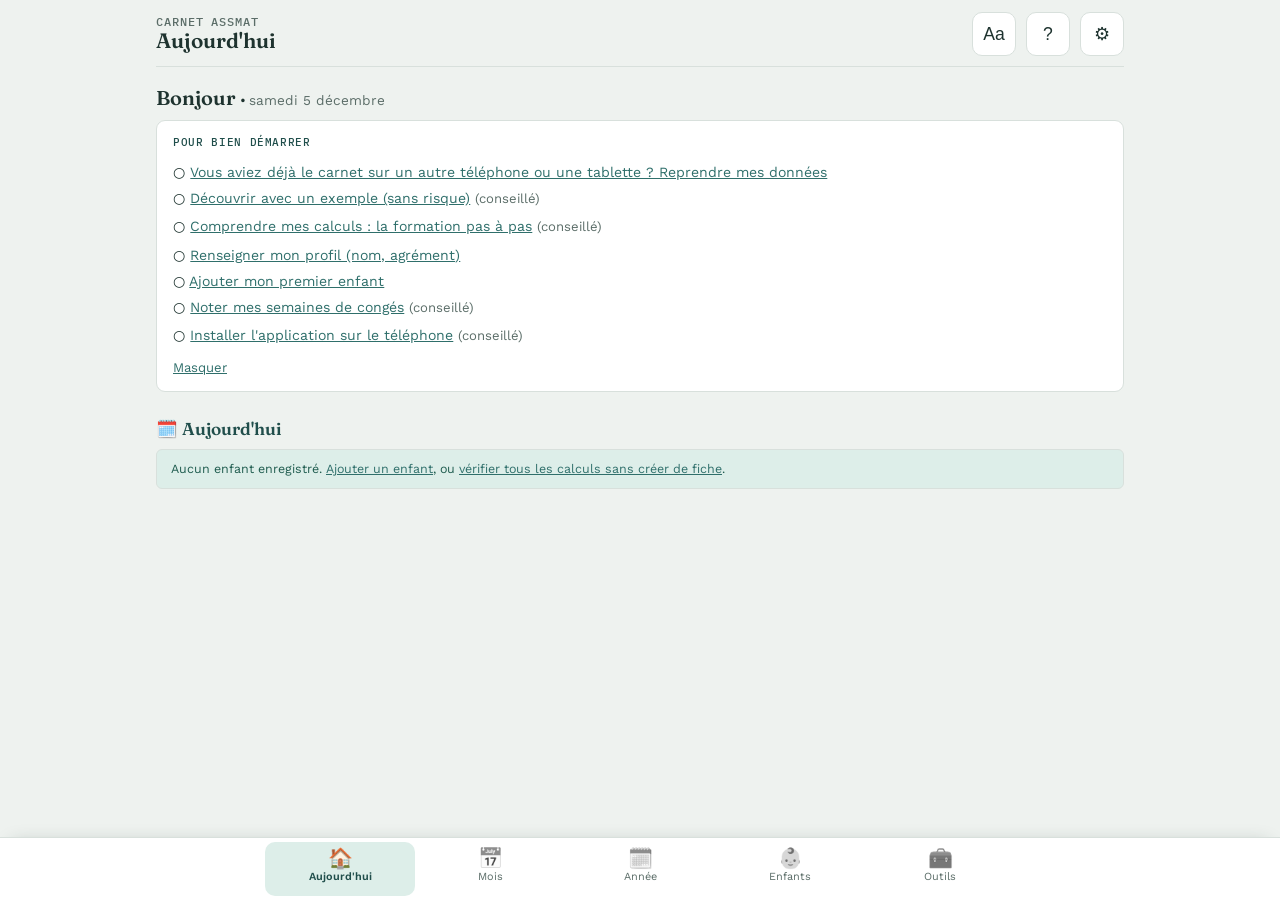
==== commit 2e185777: "Carnet Assmat 3.28.0 (3/3) : « Mes données » en tête d’Outils, guide de passage sur tablette avec QR" ====
--- a/index.html
+++ b/index.html
@@ -38,7 +38,7 @@
 <div class="overlay" id="confirm-overlay">
   <div class="dlg">
     <h3 id="confirm-title">Confirmation</h3>
-    <p id="confirm-message"></p>
+    <p id="confirm-message" style="white-space:pre-line"></p>
     <button class="dlg-choice yes" onclick="confirmYes()"><div class="t" id="confirm-yes-label">Oui</div></button>
     <button class="dlg-choice" onclick="confirmNo()"><div class="t" id="confirm-no-label">Non</div></button>
   </div>
@@ -48,7 +48,7 @@
   <div class="dlg">
     <h3 id="prompt-title">Saisie</h3>
     <p id="prompt-message"></p>
-    <div class="field"><input type="text" id="prompt-input" aria-labelledby="prompt-title"></div>
+    <div class="field"><input type="text" id="prompt-input" aria-labelledby="prompt-title"><button type="button" class="btn small" id="prompt-eye" style="display:none;margin-top:6px" onclick="const i=$('prompt-input');i.type=i.type==='password'?'text':'password';this.textContent=i.type==='password'?'👁 Afficher':'🙈 Masquer'">👁 Afficher</button></div>
     <div class="btn-row"><button class="btn primary" onclick="promptOk()">Valider</button><button class="btn" onclick="promptCancel()">Annuler</button></div>
   </div>
 </div>
@@ -131,6 +131,29 @@
     <!-- ============ OUTILS (calculs ponctuels, réglages, données) ============ -->
     <section class="tab-panel" id="tab-outils" style="display:none">
       <p class="hint" style="margin:0 0 10px">La paie de chaque mois se fait dans l’onglet <b>Mois</b>, en bas : vérifier, valider, envoyer aux parents. Ici, chaque calcul en détail.</p>
+      <div class="h-sec">💾 Mes données</div>
+      <div class="box">
+        <p class="hint" style="margin:0 0 8px;">Tout est enregistré <b>sur cet appareil</b> uniquement. Si le téléphone est perdu, volé ou cassé, seule une <b>copie de sécurité rangée ailleurs</b> (Google Drive, iCloud, mail envoyé à vous-même) permet de tout retrouver.</p>
+        <div class="hint" id="sync-status" style="margin:0 0 8px"></div>
+        <div class="btn-row" style="margin-top:0">
+          <button class="btn primary" onclick="syncExport()">⬆️ Faire une copie de sécurité</button>
+          <button class="btn" onclick="syncImportPick()">⬇️ Restaurer une copie</button>
+        </div>
+        <div id="restore-undo"></div>
+        <details class="help"><summary>Passer sur une tablette ou un nouveau téléphone</summary><div>
+          <ol style="margin:4px 0 8px;padding-left:20px">
+            <li>Sur l'ancien appareil (s'il marche encore) : « Faire une copie de sécurité », envoyée sur votre Google Drive ou par mail à vous-même.</li>
+            <li>Sur le nouvel appareil : ouvrez l'adresse du carnet (bouton ci-dessous pour vous l'envoyer) et installez-le.</li>
+            <li>Récupérez le fichier (Drive : touchez-le ▸ ⋮ ▸ Télécharger ; mail : enregistrez la pièce jointe). Il ne s'ouvre pas tout seul : dans le carnet, touchez « Restaurer une copie » et choisissez-le.</li>
+            <li>Ensuite, saisissez seulement sur le nouvel appareil : téléphone et tablette <b>ne se synchronisent pas</b>.</li>
+          </ol>
+          Téléphone perdu sans copie rangée ailleurs : les données ne peuvent pas être retrouvées.<br>
+          <div id="app-qr-wrap" style="display:none;text-align:center;margin:6px 0"><img src="icons/qr-adresse.svg" alt="QR code de l'adresse du carnet" width="160" height="160" style="background:#fff;border-radius:8px"><div class="hint">Sur la tablette ou le nouveau téléphone : ouvrez l'appareil photo et visez ce code, le carnet s'ouvre.</div></div>
+          Adresse du carnet : <b id="app-adresse">—</b>
+          <div class="btn-row"><button type="button" class="btn small" onclick="envoyerAdresse()">📨 M'envoyer l'adresse du carnet</button><button type="button" class="btn small" onclick="copierAdresse()">📋 Copier l'adresse</button></div>
+        </div></details>
+        <div class="hint" id="storage-status"></div>
+      </div>
       <div class="h-sec">Le contrat</div>
       <div class="index compact">
         <button class="card" onclick="showTheme('mensu')"><span class="num">CONTRAT</span><h2>Salaire mensualisé</h2><p>Le salaire de base à partir des heures prévues.</p></button>
@@ -174,16 +197,6 @@
           <button class="btn" onclick="showRegNews(true)">Dernières évolutions</button>
         </div>
         <p class="hint" style="margin:8px 0 0">Un seul geste : le carnet télécharge les dernières valeurs officielles (SMIC, minimum garanti, salaire minimum, taux de cotisations, CMG, impôts…), vous montre ce qui change et les applique tout seul à tous les calculs, chacune à partir de sa date d'effet. Rien à recalculer ni à reprogrammer. Il le fait aussi seul une fois par semaine si internet est disponible (Réglages).</p>
-      </div>
-      <div class="h-sec">💾 Mes données</div>
-      <div class="box">
-        <p class="hint" style="margin:0 0 10px;">Tout est enregistré <b>sur ce téléphone</b> uniquement. La copie de sécurité permet de tout retrouver si vous changez de téléphone.</p>
-        <div class="btn-row" style="margin-top:0">
-          <button class="btn" onclick="syncExport()">⬆️ Faire une copie de sécurité</button>
-          <button class="btn" onclick="syncImportPick()">⬇️ Restaurer une copie</button>
-        </div>
-        <div class="hint" id="sync-status"></div>
-        <div class="hint" id="storage-status"></div>
       </div>
       <div class="box" id="install-box" style="display:none">
         <p class="hint" style="margin:0 0 10px;">Installez le carnet comme une application : icône sur l'écran d'accueil, fonctionne sans internet.</p>
@@ -416,7 +429,7 @@
     <div class="field"><label>Mois concerné</label><input type="month" id="mois-mois"></div>
     <div class="h-sec">1. Ce mois-ci, qu’est-ce qui change ?</div>
     <p class="hint" style="margin-top:-4px">Pour un mois normal, laissez tout à « Non » : les chiffres viennent du contrat (et du suivi au jour le jour s’il existe).</p>
-    <div class="toggle-row"><span class="q">Une absence à déduire ce mois-ci (début ou fin de contrat, adaptation, maladie…) ?</span>
+    <div class="toggle-row"><span class="q">Une absence à déduire ce mois-ci (adaptation, maladie, congé sans solde…) ?</span>
       <div class="seg" id="mois-incomplet"><button class="on">Non</button><button>Oui</button></div></div>
     <div class="subblock" id="mois-incomplet-wrap" style="display:none">
       <div class="info-box"><b>Le plus simple :</b> <a href="#" onclick="moisNoterAbsences();return false;">noter l'absence sur les jours concernés</a> (calendrier de ce mois) : le carnet sait si elle se retire et recalcule tout, sans report.<br>Ou faites le calcul dans « Mois incomplet » (il dit aussi si l'absence se déduit), puis touchez « Reporter ». <a href="#" onclick="moisOpenCcass();return false;">Ouvrir ce calcul sur ce mois</a></div>
@@ -621,6 +634,7 @@
       <div class="field"><label>Mois</label><input type="month" id="ccass-cal-mois">
         <div class="hint">Pour chaque jour, les heures normales prévues au contrat (les jours vides = pas d'accueil prévu). Les jours fériés sont signalés en orange.</div></div>
       <div class="btn-row" style="margin:-4px 0 6px"><button class="btn small" onclick="ccassPrefillCalendar()">📅 Remplir avec le planning du contrat</button><button class="btn small" onclick="ccassClearCalendar()">Vider</button></div>
+      <div id="ccass-hors-info"></div>
       <div id="ccass-calendar"></div>
       <div class="result-line"><span class="lbl">Jours d'accueil prévus dans le mois</span><span class="val" id="out-ccass-cal-jours">—</span></div>
       <div class="result-line"><span class="lbl">Heures normales prévues dans le mois</span><span class="val" id="out-ccass-cal-hnorm">—</span></div>
@@ -878,6 +892,7 @@
           <div class="result-line"><span class="lbl">Indemnité de rupture (1/<span data-reg="ruptureDiviseur" data-fmt="num">80</span>ᵉ des salaires bruts)</span><span class="val" id="out-fin-rupture">—</span></div>
         </div>
         <div class="result-line"><span class="lbl">Total des sommes dues (salaire en brut, indemnités telles quelles)</span><span class="val" id="out-fin-total">—</span></div>
+        <div class="hint" id="fin-total-hint"></div>
         <div class="result-line total"><span class="lbl">À verser au total (estimation en net)</span><span class="val" id="out-fin-net">—</span></div>
         <div class="result-line" id="row-fin-pas" style="display:none"><span class="lbl">Impôt sur le revenu retenu par Pajemploi (estimation)</span><span class="val" id="out-fin-pas">—</span></div>
         <div class="result-line total" id="row-fin-apres" style="display:none"><span class="lbl">À verser après impôt</span><span class="val" id="out-fin-apres">—</span></div>
@@ -1103,7 +1118,7 @@
       <button class="btn" onclick="syncImportPick()">⬇️ Restaurer une copie</button>
       <button class="btn danger" onclick="wipeAll()">🗑️ Tout effacer</button>
     </div>
-    <input type="file" id="sync-file-input" accept="application/json,.json" style="display:none">
+    <input type="file" id="sync-file-input" accept="application/json,.json,text/plain,.txt" style="display:none">
   </div>
 
   <!-- ===================================================== AIDE ===================================================== -->
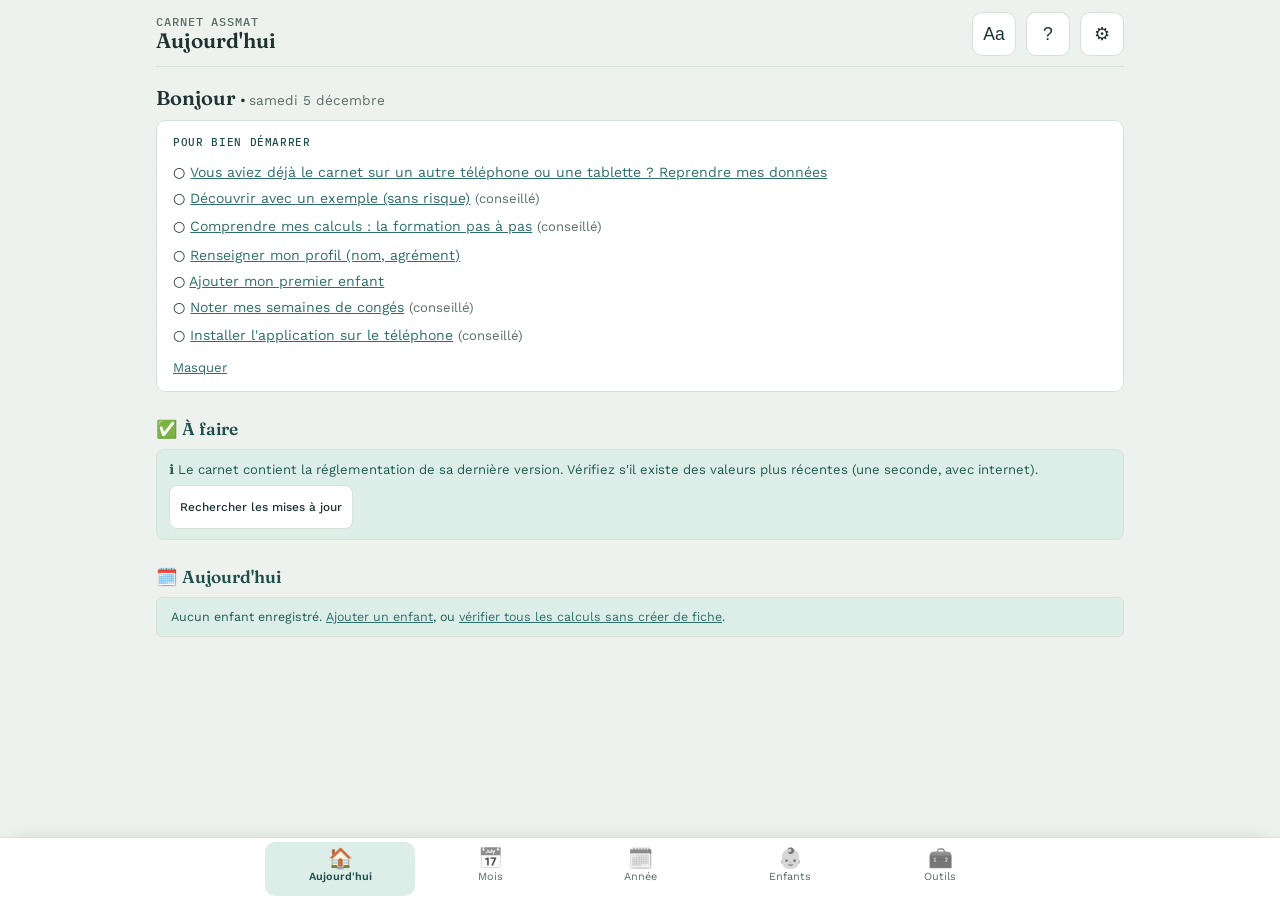
==== commit cda6334a: "Carnet Assmat 3.29.0 : mises à jour sans mélange de versions, deux fenêtres sans écrasement, régleme" ====
--- a/index.html
+++ b/index.html
@@ -3,6 +3,7 @@
 <head>
 <meta charset="UTF-8">
 <meta name="viewport" content="width=device-width, initial-scale=1.0, viewport-fit=cover">
+<meta name="app-version" content="3.29.0">
 <title>Carnet Assmat</title>
 <meta name="description" content="Calculs et suivi des contrats d'assistante maternelle : salaire, congés payés, mois incomplet, fin de contrat, indemnités d'entretien, abattement fiscal, CMG.">
 <meta name="theme-color" content="#204E4B">
@@ -1177,6 +1178,8 @@
   <button data-tab="outils" onclick="goTab('outils')"><span class="ti">🧰</span><span>Outils</span></button>
 </nav>
 <div class="update-bar" id="update-bar" style="display:none">Une nouvelle version du carnet est prête. <button class="btn small primary" onclick="applyUpdate()">Mettre à jour</button></div>
+<div class="update-bar" id="repair-bar" style="display:none">La dernière mise à jour s’est mal installée. Vos données ne sont pas touchées. <button class="btn small primary" onclick="reparerMiseAJour()">Réparer</button></div>
+<div class="update-bar" id="autre-bar" style="display:none"><span id="autre-bar-txt"></span> <button class="btn small primary" id="autre-bar-btn" onclick="autreBarAction()">Mettre à jour cette fenêtre</button></div>
 <div class="offline-bar" id="offline-bar" style="display:none">Hors connexion : tout fonctionne, les données restent sur le téléphone.</div>
 <script src="reg.js"></script>
 <script src="js/core.js"></script>
